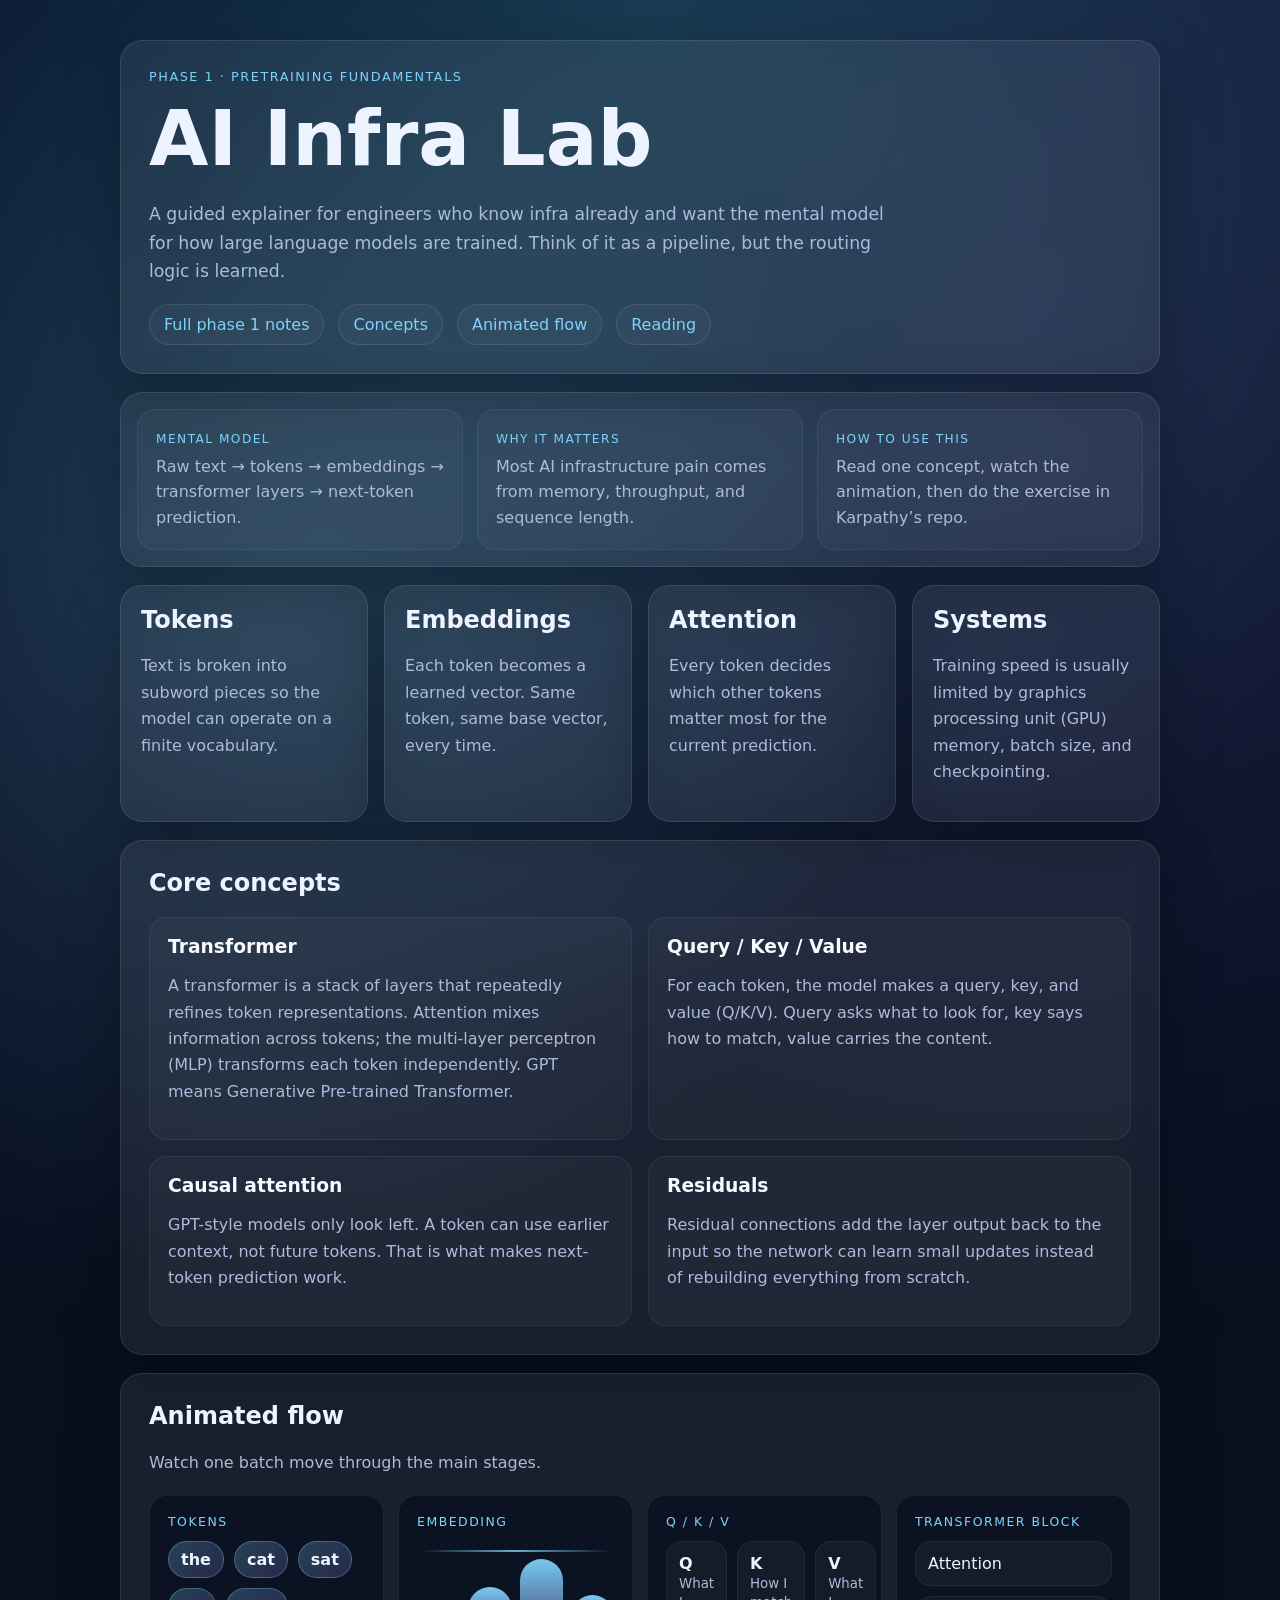
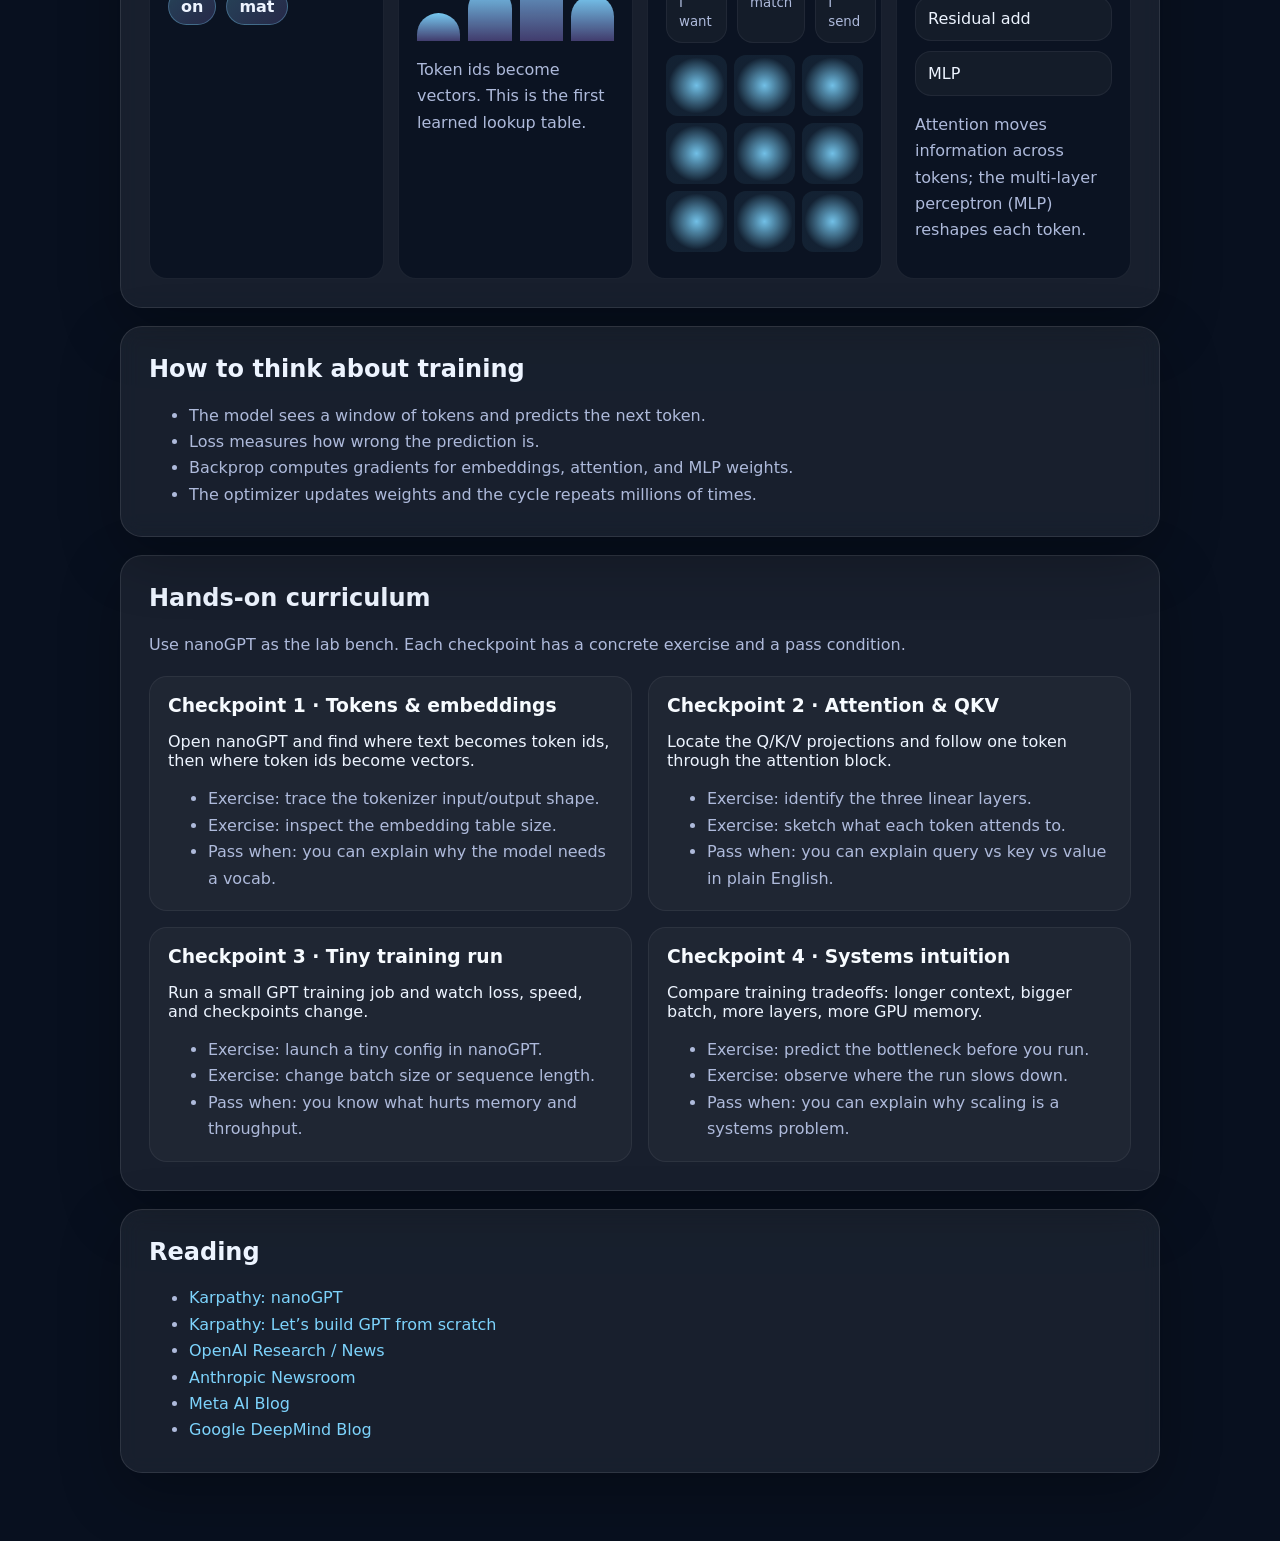
==== index.html @ 13a89370 "docs: expand remaining abbreviations" ====
<!doctype html>
<html lang="en">
  <head>
    <meta charset="utf-8" />
    <meta name="viewport" content="width=device-width, initial-scale=1" />
    <title>AI Infra Lab</title>
    <link rel="stylesheet" href="styles.css" />
  </head>
  <body>
    <main class="shell">
      <header class="hero">
        <p class="kicker">Phase 1 · Pretraining fundamentals</p>
        <h1>AI Infra Lab</h1>
        <p class="lede">
          A guided explainer for engineers who know infra already and want the mental model for how large language models are trained.
          Think of it as a pipeline, but the routing logic is learned.
        </p>
        <div class="hero-links">
          <a href="content/phase-1.md">Full phase 1 notes</a>
          <a href="#concepts">Concepts</a>
          <a href="#animation">Animated flow</a>
          <a href="#reading">Reading</a>
        </div>
      </header>

      <section class="summary-strip">
        <div>
          <span class="label">Mental model</span>
          <p>Raw text → tokens → embeddings → transformer layers → next-token prediction.</p>
        </div>
        <div>
          <span class="label">Why it matters</span>
          <p>Most AI infrastructure pain comes from memory, throughput, and sequence length.</p>
        </div>
        <div>
          <span class="label">How to use this</span>
          <p>Read one concept, watch the animation, then do the exercise in Karpathy’s repo.</p>
        </div>
      </section>

      <section class="grid" id="concepts">
        <article class="card pulse">
          <h2>Tokens</h2>
          <p>Text is broken into subword pieces so the model can operate on a finite vocabulary.</p>
        </article>
        <article class="card pulse delay-1">
          <h2>Embeddings</h2>
          <p>Each token becomes a learned vector. Same token, same base vector, every time.</p>
        </article>
        <article class="card pulse delay-2">
          <h2>Attention</h2>
          <p>Every token decides which other tokens matter most for the current prediction.</p>
        </article>
        <article class="card pulse delay-3">
          <h2>Systems</h2>
          <p>Training speed is usually limited by graphics processing unit (GPU) memory, batch size, and checkpointing.</p>
        </article>
      </section>

      <section class="lesson">
        <h2>Core concepts</h2>
        <div class="lesson-grid">
          <article>
            <h3>Transformer</h3>
            <p>
              A transformer is a stack of layers that repeatedly refines token representations.
              Attention mixes information across tokens; the multi-layer perceptron (MLP) transforms each token independently.
              GPT means Generative Pre-trained Transformer.
            </p>
          </article>
          <article>
            <h3>Query / Key / Value</h3>
            <p>
              For each token, the model makes a query, key, and value (Q/K/V).
              Query asks what to look for, key says how to match, value carries the content.
            </p>
          </article>
          <article>
            <h3>Causal attention</h3>
            <p>
              GPT-style models only look left. A token can use earlier context, not future tokens.
              That is what makes next-token prediction work.
            </p>
          </article>
          <article>
            <h3>Residuals</h3>
            <p>
              Residual connections add the layer output back to the input so the network can learn
              small updates instead of rebuilding everything from scratch.
            </p>
          </article>
        </div>
      </section>

      <section class="animation-panel" id="animation">
        <div class="panel-heading">
          <h2>Animated flow</h2>
          <p>Watch one batch move through the main stages.</p>
        </div>

        <div class="pipeline">
          <div class="lane">
            <span>Tokens</span>
            <div class="track">
              <b class="chip">the</b>
              <b class="chip delay-1">cat</b>
              <b class="chip delay-2">sat</b>
              <b class="chip delay-3">on</b>
              <b class="chip delay-4">mat</b>
            </div>
          </div>

          <div class="lane arrow-line">
            <span>Embedding</span>
            <div class="embed-bars" aria-hidden="true">
              <i></i><i></i><i></i><i></i>
            </div>
            <p>Token ids become vectors. This is the first learned lookup table.</p>
          </div>

          <div class="lane qkv">
            <span>Q / K / V</span>
            <div class="qkv-cols">
              <div><strong>Q</strong><small>What I want</small></div>
              <div><strong>K</strong><small>How I match</small></div>
              <div><strong>V</strong><small>What I send</small></div>
            </div>
            <div class="attention-map" aria-hidden="true">
              <i></i><i></i><i></i>
              <i></i><i></i><i></i>
              <i></i><i></i><i></i>
            </div>
          </div>

          <div class="lane">
            <span>Transformer block</span>
            <div class="block-stack">
              <div>Attention</div>
              <div>Residual add</div>
              <div>MLP</div>
            </div>
            <p>Attention moves information across tokens; the multi-layer perceptron (MLP) reshapes each token.</p>
          </div>
        </div>
      </section>

      <section class="lesson">
        <h2>How to think about training</h2>
        <ul>
          <li>The model sees a window of tokens and predicts the next token.</li>
          <li>Loss measures how wrong the prediction is.</li>
          <li>Backprop computes gradients for embeddings, attention, and MLP weights.</li>
          <li>The optimizer updates weights and the cycle repeats millions of times.</li>
        </ul>
      </section>

      <section class="curriculum">
        <div class="panel-heading">
          <h2>Hands-on curriculum</h2>
          <p>Use nanoGPT as the lab bench. Each checkpoint has a concrete exercise and a pass condition.</p>
        </div>

        <div class="curriculum-grid">
          <article>
            <h3>Checkpoint 1 · Tokens & embeddings</h3>
            <p>Open nanoGPT and find where text becomes token ids, then where token ids become vectors.</p>
            <ul>
              <li>Exercise: trace the tokenizer input/output shape.</li>
              <li>Exercise: inspect the embedding table size.</li>
              <li>Pass when: you can explain why the model needs a vocab.</li>
            </ul>
          </article>
          <article>
            <h3>Checkpoint 2 · Attention & QKV</h3>
            <p>Locate the Q/K/V projections and follow one token through the attention block.</p>
            <ul>
              <li>Exercise: identify the three linear layers.</li>
              <li>Exercise: sketch what each token attends to.</li>
              <li>Pass when: you can explain query vs key vs value in plain English.</li>
            </ul>
          </article>
          <article>
            <h3>Checkpoint 3 · Tiny training run</h3>
            <p>Run a small GPT training job and watch loss, speed, and checkpoints change.</p>
            <ul>
              <li>Exercise: launch a tiny config in nanoGPT.</li>
              <li>Exercise: change batch size or sequence length.</li>
              <li>Pass when: you know what hurts memory and throughput.</li>
            </ul>
          </article>
          <article>
            <h3>Checkpoint 4 · Systems intuition</h3>
            <p>Compare training tradeoffs: longer context, bigger batch, more layers, more GPU memory.</p>
            <ul>
              <li>Exercise: predict the bottleneck before you run.</li>
              <li>Exercise: observe where the run slows down.</li>
              <li>Pass when: you can explain why scaling is a systems problem.</li>
            </ul>
          </article>
        </div>
      </section>

      <section class="sources" id="reading">
        <h2>Reading</h2>
        <ul>
          <li><a href="https://github.com/karpathy/nanoGPT" target="_blank" rel="noreferrer">Karpathy: nanoGPT</a></li>
          <li><a href="https://www.youtube.com/watch?v=kCc8FmEb1nY" target="_blank" rel="noreferrer">Karpathy: Let’s build GPT from scratch</a></li>
          <li><a href="https://openai.com/news/research/" target="_blank" rel="noreferrer">OpenAI Research / News</a></li>
          <li><a href="https://www.anthropic.com/news" target="_blank" rel="noreferrer">Anthropic Newsroom</a></li>
          <li><a href="https://ai.meta.com/blog/" target="_blank" rel="noreferrer">Meta AI Blog</a></li>
          <li><a href="https://deepmind.google/blog/" target="_blank" rel="noreferrer">Google DeepMind Blog</a></li>
        </ul>
      </section>
    </main>
    <script src="app.js"></script>
  </body>
</html>
---- styles.css ----
:root {
  color-scheme: dark;
  --bg: #08101f;
  --panel: rgba(255, 255, 255, 0.065);
  --panel-strong: rgba(8, 16, 31, 0.72);
  --text: #edf4ff;
  --muted: #aebadb;
  --accent: #7dd3fc;
  --accent-2: #a78bfa;
  --line: rgba(255, 255, 255, 0.1);
  --shadow: 0 20px 60px rgba(0, 0, 0, 0.28);
}

* { box-sizing: border-box; }
html { scroll-behavior: smooth; }
body {
  margin: 0;
  font-family: ui-sans-serif, system-ui, -apple-system, BlinkMacSystemFont, "Segoe UI", sans-serif;
  background:
    radial-gradient(circle at top, rgba(45, 212, 191, 0.18), transparent 30%),
    radial-gradient(circle at 20% 20%, rgba(125, 211, 252, 0.18), transparent 24%),
    radial-gradient(circle at 80% 10%, rgba(167, 139, 250, 0.12), transparent 28%),
    linear-gradient(180deg, #0b1330, var(--bg) 45%);
  color: var(--text);
}

a { color: var(--accent); text-decoration: none; }
a:hover { text-decoration: underline; }

.shell {
  width: min(1040px, calc(100% - 32px));
  margin: 0 auto;
  padding: 40px 0 68px;
}
.hero, .lesson, .sources, .card, .summary-strip, .animation-panel {
  border: 1px solid var(--line);
  background: var(--panel);
  backdrop-filter: blur(10px);
  border-radius: 22px;
  box-shadow: var(--shadow);
}
.hero, .lesson, .sources, .animation-panel { padding: 28px; }
.hero h1 { margin: 0; font-size: clamp(2.6rem, 8vw, 4.8rem); }
.kicker { margin: 0 0 10px; color: var(--accent); text-transform: uppercase; letter-spacing: .12em; font-size: .8rem; }
.lede { max-width: 68ch; color: var(--muted); font-size: 1.08rem; line-height: 1.65; }
.hero-links { display: flex; gap: 14px; flex-wrap: wrap; margin-top: 18px; }
.hero-links a {
  padding: 10px 14px;
  border-radius: 999px;
  border: 1px solid var(--line);
  background: rgba(255,255,255,0.03);
}

.summary-strip {
  display: grid;
  grid-template-columns: repeat(3, minmax(0, 1fr));
  gap: 14px;
  padding: 16px;
  margin: 18px 0;
}
.summary-strip > div {
  padding: 18px;
  border-radius: 18px;
  background: rgba(255, 255, 255, 0.03);
  border: 1px solid rgba(255, 255, 255, 0.06);
}
.label {
  display: inline-block;
  margin-bottom: 8px;
  color: var(--accent);
  font-size: 0.76rem;
  text-transform: uppercase;
  letter-spacing: 0.12em;
}
.summary-strip p { margin: 0; color: var(--muted); line-height: 1.6; }

.grid { display: grid; grid-template-columns: repeat(4, minmax(0, 1fr)); gap: 16px; margin: 18px 0; }
.card { padding: 20px; min-height: 150px; }
.card h2, .lesson h2, .sources h2, .panel-heading h2 { margin-top: 0; }
.card p, .lesson p, .lesson li, .sources li, .panel-heading p, .lane p { color: var(--muted); line-height: 1.65; }
.lesson ul, .sources ul { margin-bottom: 0; }

.lesson-grid {
  display: grid;
  grid-template-columns: repeat(2, minmax(0, 1fr));
  gap: 16px;
}
.lesson-grid article,
.curriculum article {
  padding: 18px;
  border-radius: 18px;
  background: rgba(255,255,255,0.03);
  border: 1px solid rgba(255,255,255,0.06);
}
.lesson-grid h3, .curriculum h3 { margin: 0 0 8px; color: #f7fbff; }
.curriculum {
  margin: 18px 0;
  padding: 28px;
  border-radius: 22px;
  border: 1px solid var(--line);
  background: var(--panel);
  box-shadow: var(--shadow);
}
.curriculum-grid {
  display: grid;
  grid-template-columns: repeat(2, minmax(0, 1fr));
  gap: 16px;
}
.curriculum ul { margin: 12px 0 0; color: var(--muted); line-height: 1.65; }

.animation-panel { margin: 18px 0; overflow: hidden; }
.panel-heading { margin-bottom: 18px; }
.pipeline {
  display: grid;
  grid-template-columns: repeat(4, minmax(0, 1fr));
  gap: 14px;
}
.lane {
  position: relative;
  padding: 18px;
  border-radius: 18px;
  background: var(--panel-strong);
  border: 1px solid rgba(255,255,255,0.07);
  overflow: hidden;
}
.lane > span {
  display: block;
  margin-bottom: 12px;
  color: var(--accent);
  font-size: 0.78rem;
  text-transform: uppercase;
  letter-spacing: 0.12em;
}
.track {
  display: flex;
  gap: 10px;
  flex-wrap: wrap;
  min-height: 108px;
  align-content: flex-start;
}
.chip {
  padding: 8px 12px;
  border-radius: 999px;
  background: linear-gradient(135deg, rgba(125,211,252,0.25), rgba(167,139,250,0.18));
  border: 1px solid rgba(125,211,252,0.32);
  animation: float 4.5s ease-in-out infinite;
}
.delay-1 { animation-delay: .4s; }
.delay-2 { animation-delay: .8s; }
.delay-3 { animation-delay: 1.2s; }
.delay-4 { animation-delay: 1.6s; }

.embed-bars {
  display: grid;
  grid-template-columns: repeat(4, 1fr);
  gap: 8px;
  min-height: 100px;
  align-items: end;
  margin-bottom: 12px;
}
.embed-bars i {
  display: block;
  height: 28px;
  border-radius: 999px 999px 8px 8px;
  background: linear-gradient(180deg, rgba(125,211,252,0.95), rgba(167,139,250,0.35));
  animation: grow 2.8s ease-in-out infinite;
}
.embed-bars i:nth-child(2) { animation-delay: .25s; height: 54px; }
.embed-bars i:nth-child(3) { animation-delay: .5s; height: 82px; }
.embed-bars i:nth-child(4) { animation-delay: .75s; height: 46px; }

.arrow-line::before {
  content: "";
  position: absolute;
  left: 20px;
  right: 20px;
  top: 54px;
  height: 2px;
  background: linear-gradient(90deg, transparent, rgba(125,211,252,.8), transparent);
  animation: sweep 3s linear infinite;
}
.qkv-cols {
  display: grid;
  grid-template-columns: repeat(3, 1fr);
  gap: 10px;
  margin-bottom: 12px;
}
.qkv-cols div, .block-stack div {
  padding: 12px;
  border-radius: 16px;
  background: rgba(255,255,255,0.04);
  border: 1px solid rgba(255,255,255,0.06);
}
.qkv-cols strong, .block-stack div { display: block; }
.qkv-cols small { color: var(--muted); }
.attention-map {
  display: grid;
  grid-template-columns: repeat(3, 1fr);
  gap: 7px;
}
.attention-map i {
  aspect-ratio: 1;
  border-radius: 12px;
  background: radial-gradient(circle, rgba(125,211,252,0.9), rgba(125,211,252,0.08) 65%);
  animation: pulse 1.9s ease-in-out infinite;
}
.attention-map i:nth-child(2n) { animation-delay: .3s; }
.attention-map i:nth-child(3n) { animation-delay: .6s; }
.block-stack { display: grid; gap: 10px; }
.block-stack div { position: relative; overflow: hidden; }
.block-stack div::after {
  content: "";
  position: absolute;
  inset: 0;
  background: linear-gradient(90deg, transparent, rgba(125,211,252,0.12), transparent);
  transform: translateX(-120%);
  animation: glide 4s linear infinite;
}

.pulse { animation: float 5s ease-in-out infinite; }
.delay-1 { animation-delay: .4s; }
.delay-2 { animation-delay: .8s; }
.delay-3 { animation-delay: 1.2s; }
@keyframes float { 0%,100% { transform: translateY(0); } 50% { transform: translateY(-6px); } }
@keyframes grow { 0%,100% { transform: scaleY(.82); opacity: .7; } 50% { transform: scaleY(1.08); opacity: 1; } }
@keyframes sweep { 0% { transform: translateX(-20%); opacity: .2; } 50% { opacity: 1; } 100% { transform: translateX(20%); opacity: .2; } }
@keyframes pulse { 0%,100% { transform: scale(0.88); opacity: .6; } 50% { transform: scale(1.03); opacity: 1; } }
@keyframes glide { 0% { transform: translateX(-120%); } 60% { transform: translateX(120%); } 100% { transform: translateX(120%); } }

@media (max-width: 920px) {
  .grid, .pipeline, .summary-strip { grid-template-columns: 1fr 1fr; }
}
@media (max-width: 640px) {
  .grid, .pipeline, .summary-strip, .lesson-grid, .curriculum-grid { grid-template-columns: 1fr; }
  .shell { width: min(100% - 20px, 1040px); }
}
@media (prefers-reduced-motion: reduce) {
  html { scroll-behavior: auto; }
  *, *::before, *::after { animation: none !important; transition: none !important; }
}
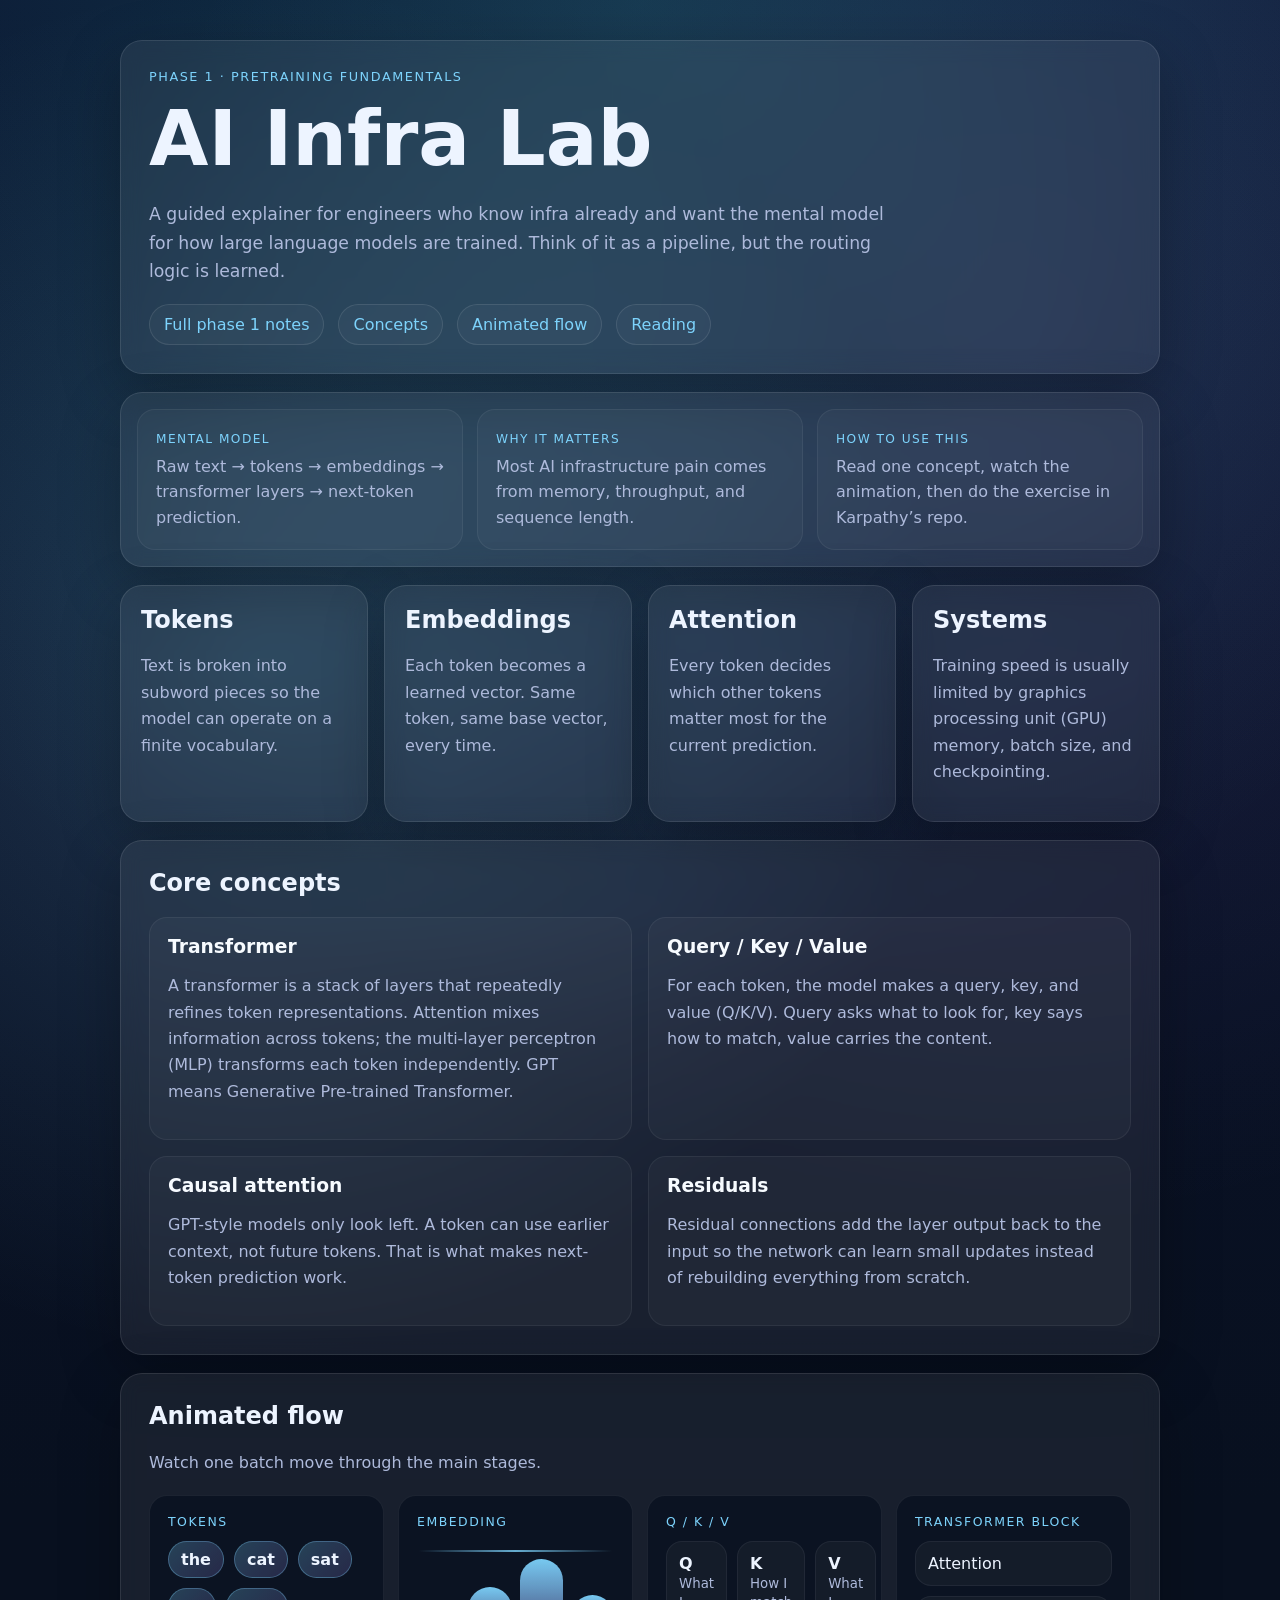
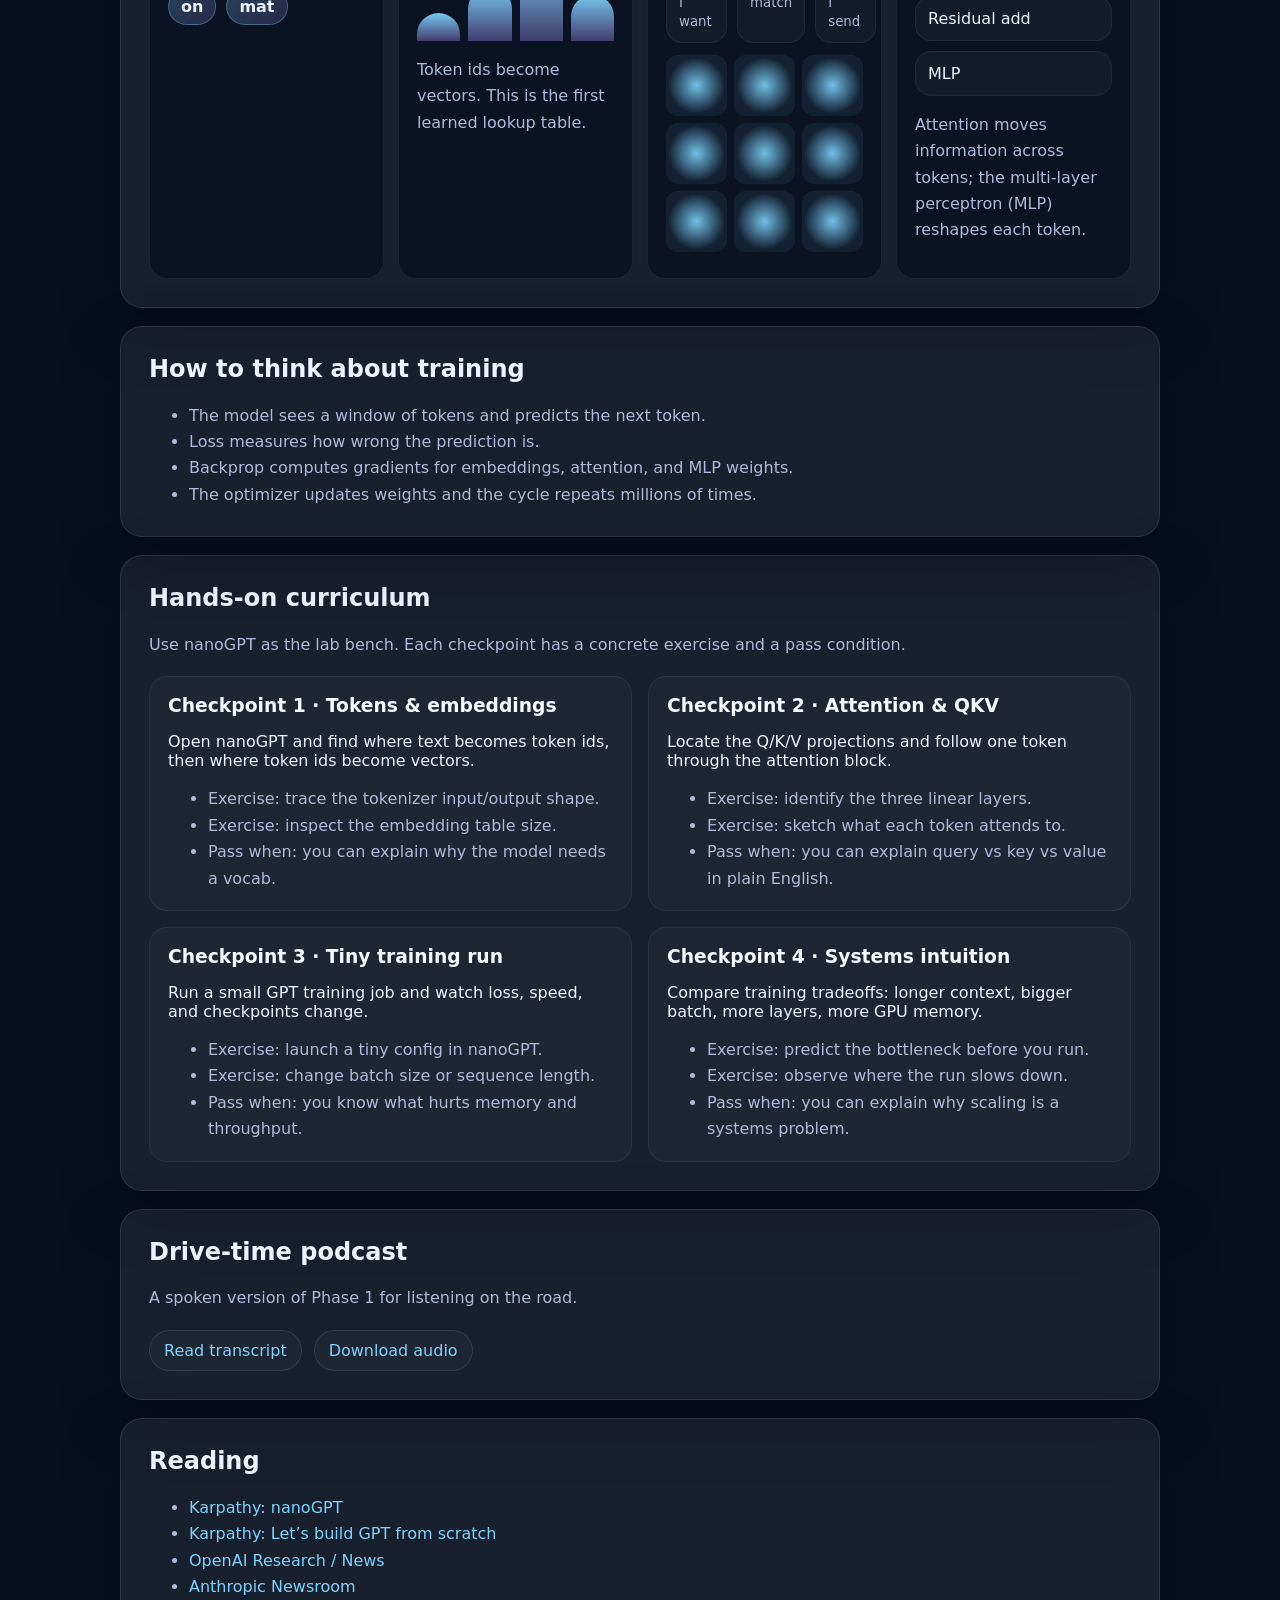
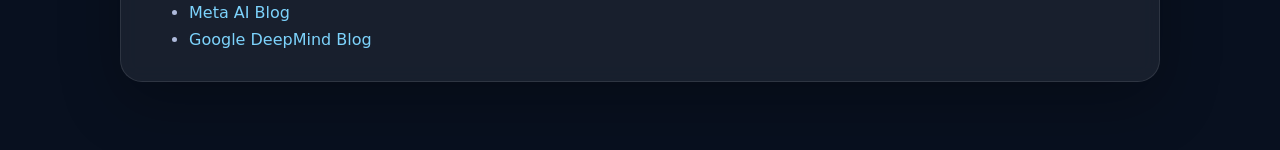
==== commit 8a568939: "feat: add phase 1 podcast" ====
--- a/index.html
+++ b/index.html
@@ -200,6 +200,17 @@
         </div>
       </section>
 
+      <section class="podcast">
+        <div class="panel-heading">
+          <h2>Drive-time podcast</h2>
+          <p>A spoken version of Phase 1 for listening on the road.</p>
+        </div>
+        <div class="podcast-links">
+          <a href="content/phase-1-podcast.txt">Read transcript</a>
+          <a href="media/phase-1-podcast.m4a">Download audio</a>
+        </div>
+      </section>
+
       <section class="sources" id="reading">
         <h2>Reading</h2>
         <ul>
--- a/styles.css
+++ b/styles.css
@@ -110,6 +110,21 @@
 
 .animation-panel { margin: 18px 0; overflow: hidden; }
 .panel-heading { margin-bottom: 18px; }
+.podcast {
+  margin: 18px 0;
+  padding: 28px;
+  border-radius: 22px;
+  border: 1px solid var(--line);
+  background: var(--panel);
+  box-shadow: var(--shadow);
+}
+.podcast-links { display: flex; gap: 12px; flex-wrap: wrap; }
+.podcast-links a {
+  padding: 10px 14px;
+  border-radius: 999px;
+  border: 1px solid var(--line);
+  background: rgba(255,255,255,0.03);
+}
 .pipeline {
   display: grid;
   grid-template-columns: repeat(4, minmax(0, 1fr));
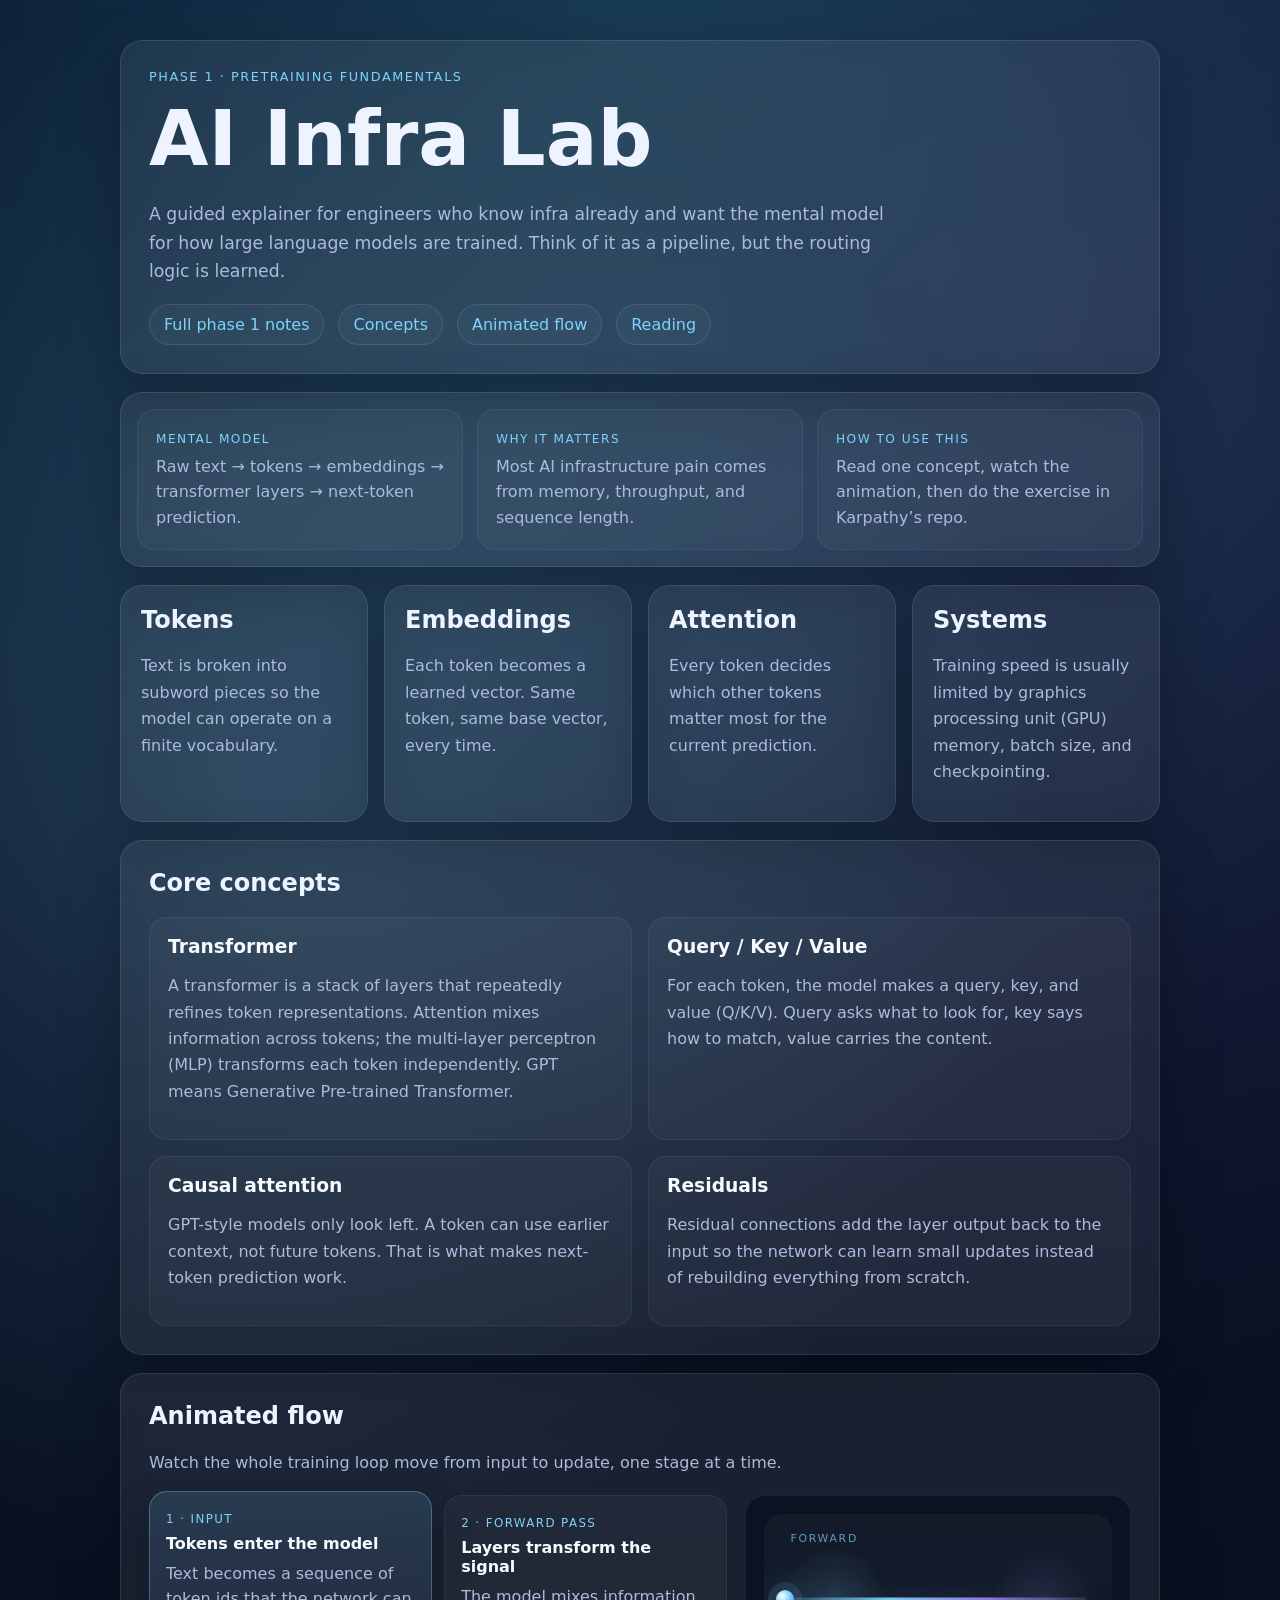
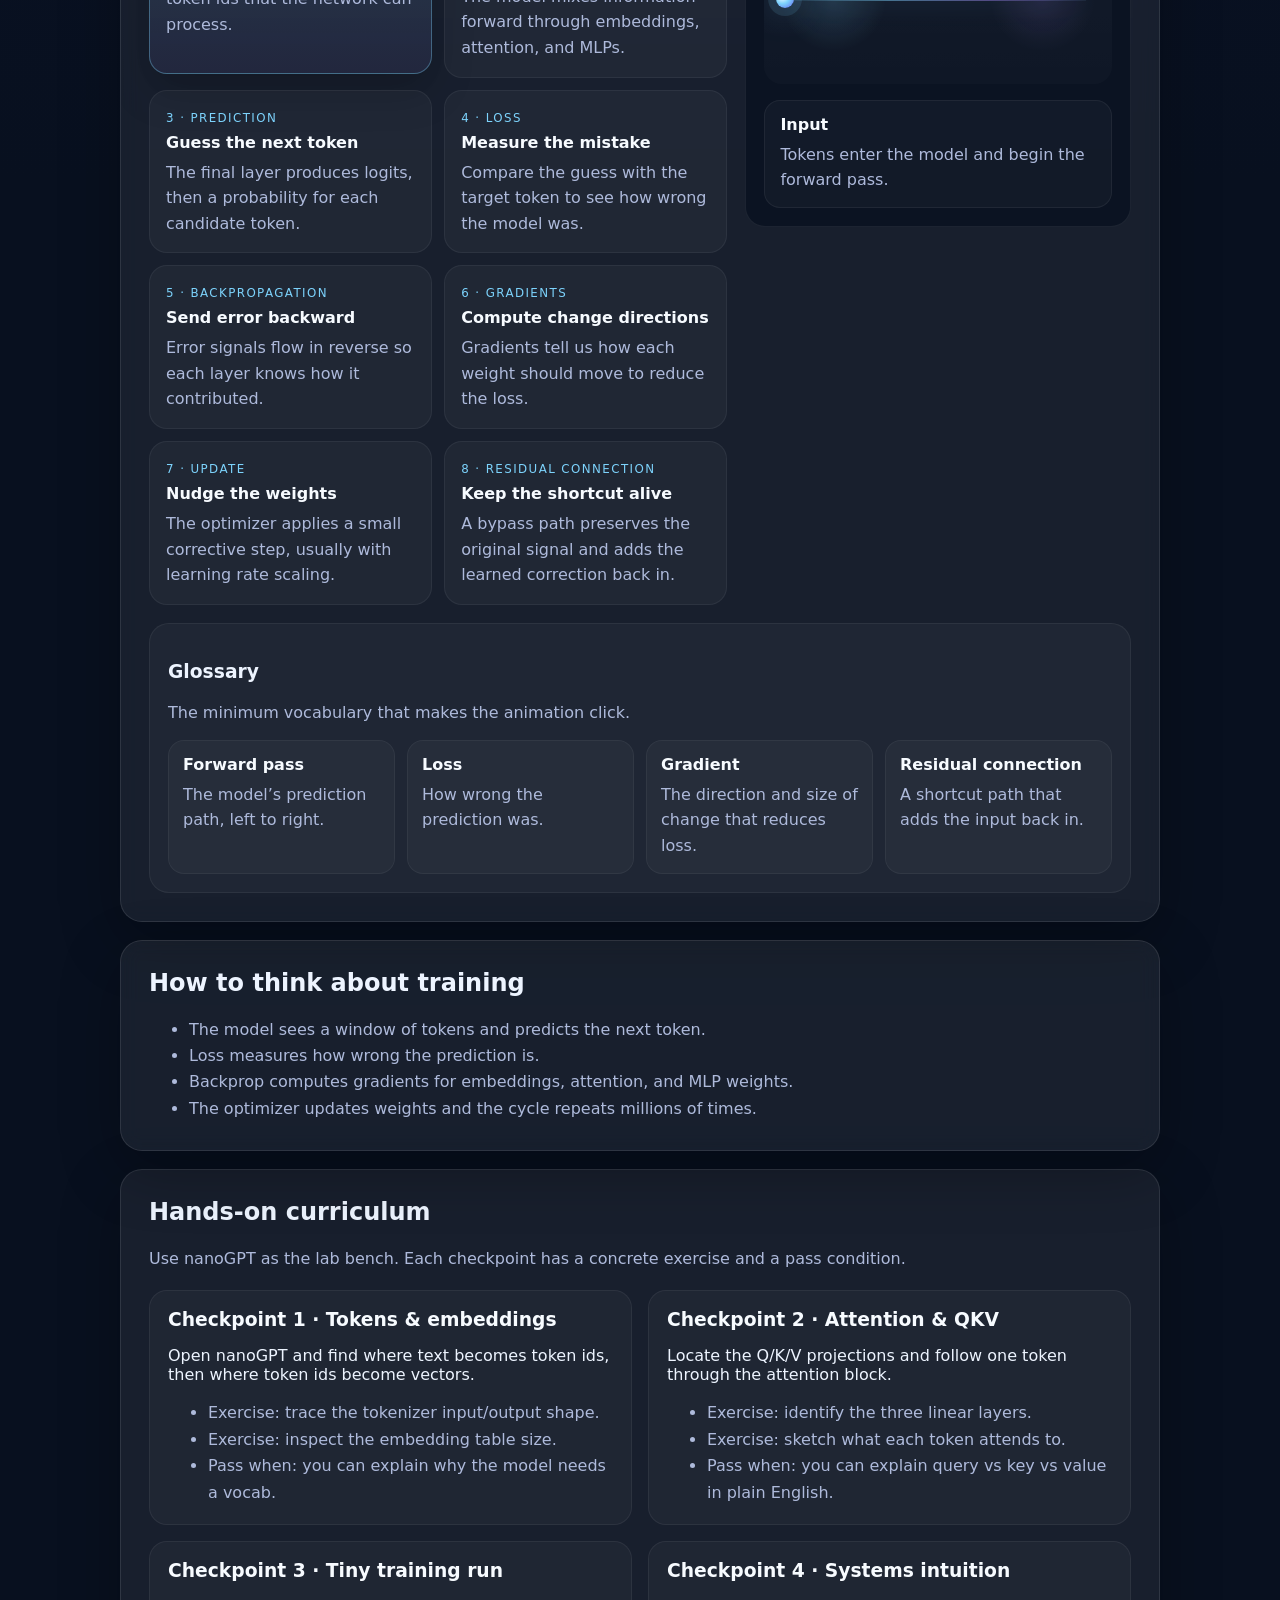
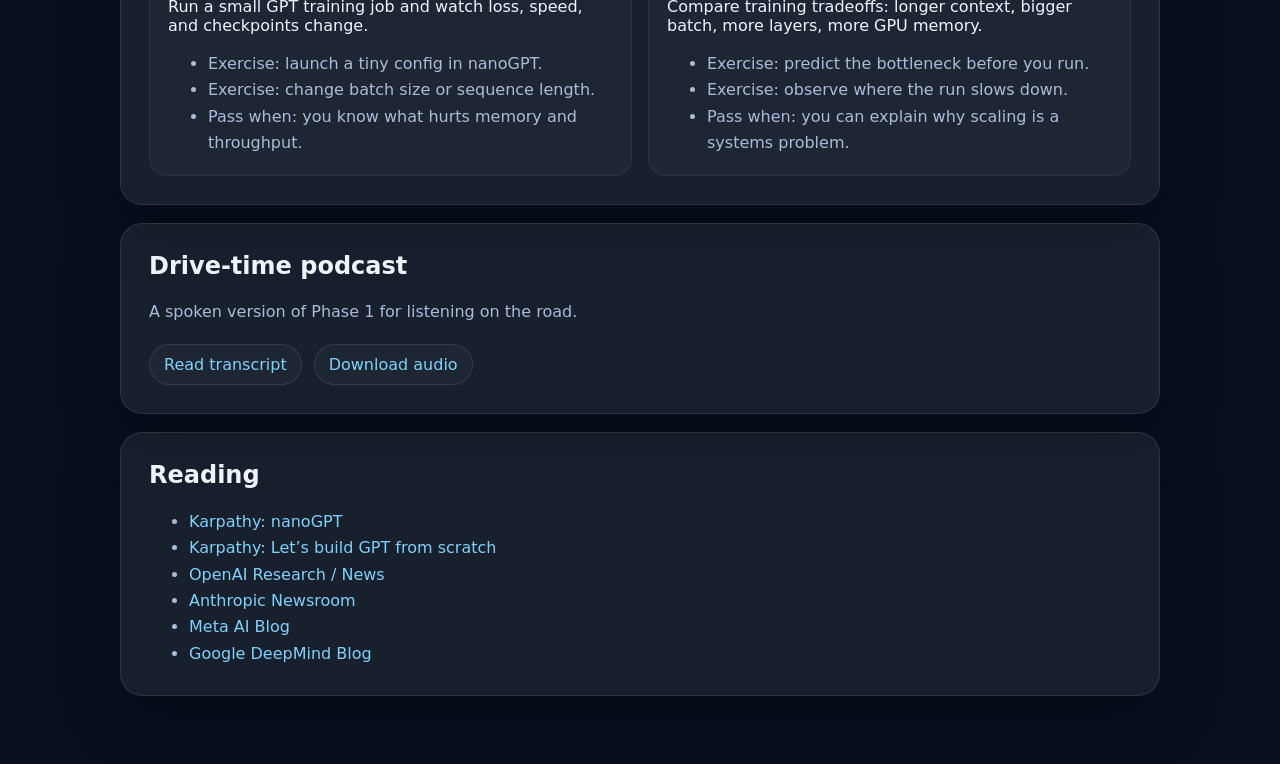
==== commit fcb159c9: "feat: add training pipeline storyboard" ====
--- a/index.html
+++ b/index.html
@@ -95,51 +95,74 @@
       <section class="animation-panel" id="animation">
         <div class="panel-heading">
           <h2>Animated flow</h2>
-          <p>Watch one batch move through the main stages.</p>
-        </div>
-
-        <div class="pipeline">
-          <div class="lane">
-            <span>Tokens</span>
-            <div class="track">
-              <b class="chip">the</b>
-              <b class="chip delay-1">cat</b>
-              <b class="chip delay-2">sat</b>
-              <b class="chip delay-3">on</b>
-              <b class="chip delay-4">mat</b>
+          <p>Watch the whole training loop move from input to update, one stage at a time.</p>
+        </div>
+
+        <div class="storyboard" data-storyboard>
+          <div class="storyboard-stageboard" aria-label="Training pipeline stages">
+            <article class="story-card is-active" data-stage>
+              <span>1 · Input</span>
+              <strong>Tokens enter the model</strong>
+              <p>Text becomes a sequence of token ids that the network can process.</p>
+            </article>
+            <article class="story-card" data-stage>
+              <span>2 · Forward pass</span>
+              <strong>Layers transform the signal</strong>
+              <p>The model mixes information forward through embeddings, attention, and MLPs.</p>
+            </article>
+            <article class="story-card" data-stage>
+              <span>3 · Prediction</span>
+              <strong>Guess the next token</strong>
+              <p>The final layer produces logits, then a probability for each candidate token.</p>
+            </article>
+            <article class="story-card" data-stage>
+              <span>4 · Loss</span>
+              <strong>Measure the mistake</strong>
+              <p>Compare the guess with the target token to see how wrong the model was.</p>
+            </article>
+            <article class="story-card" data-stage>
+              <span>5 · Backpropagation</span>
+              <strong>Send error backward</strong>
+              <p>Error signals flow in reverse so each layer knows how it contributed.</p>
+            </article>
+            <article class="story-card" data-stage>
+              <span>6 · Gradients</span>
+              <strong>Compute change directions</strong>
+              <p>Gradients tell us how each weight should move to reduce the loss.</p>
+            </article>
+            <article class="story-card" data-stage>
+              <span>7 · Update</span>
+              <strong>Nudge the weights</strong>
+              <p>The optimizer applies a small corrective step, usually with learning rate scaling.</p>
+            </article>
+            <article class="story-card" data-stage>
+              <span>8 · Residual connection</span>
+              <strong>Keep the shortcut alive</strong>
+              <p>A bypass path preserves the original signal and adds the learned correction back in.</p>
+            </article>
+          </div>
+
+          <div class="storyboard-visual">
+            <div class="signal-road" aria-hidden="true">
+              <span class="signal-bead"></span>
             </div>
-          </div>
-
-          <div class="lane arrow-line">
-            <span>Embedding</span>
-            <div class="embed-bars" aria-hidden="true">
-              <i></i><i></i><i></i><i></i>
+            <div class="signal-caption">
+              <strong data-current-stage>Input</strong>
+              <p data-current-copy>Tokens enter the model and begin the forward pass.</p>
             </div>
-            <p>Token ids become vectors. This is the first learned lookup table.</p>
-          </div>
-
-          <div class="lane qkv">
-            <span>Q / K / V</span>
-            <div class="qkv-cols">
-              <div><strong>Q</strong><small>What I want</small></div>
-              <div><strong>K</strong><small>How I match</small></div>
-              <div><strong>V</strong><small>What I send</small></div>
-            </div>
-            <div class="attention-map" aria-hidden="true">
-              <i></i><i></i><i></i>
-              <i></i><i></i><i></i>
-              <i></i><i></i><i></i>
-            </div>
-          </div>
-
-          <div class="lane">
-            <span>Transformer block</span>
-            <div class="block-stack">
-              <div>Attention</div>
-              <div>Residual add</div>
-              <div>MLP</div>
-            </div>
-            <p>Attention moves information across tokens; the multi-layer perceptron (MLP) reshapes each token.</p>
+          </div>
+        </div>
+
+        <div class="glossary">
+          <div class="panel-heading compact">
+            <h3>Glossary</h3>
+            <p>The minimum vocabulary that makes the animation click.</p>
+          </div>
+          <div class="glossary-grid">
+            <div><strong>Forward pass</strong><p>The model’s prediction path, left to right.</p></div>
+            <div><strong>Loss</strong><p>How wrong the prediction was.</p></div>
+            <div><strong>Gradient</strong><p>The direction and size of change that reduces loss.</p></div>
+            <div><strong>Residual connection</strong><p>A shortcut path that adds the input back in.</p></div>
           </div>
         </div>
       </section>
--- a/styles.css
+++ b/styles.css
@@ -110,6 +110,7 @@
 
 .animation-panel { margin: 18px 0; overflow: hidden; }
 .panel-heading { margin-bottom: 18px; }
+.panel-heading.compact { margin-bottom: 14px; }
 .podcast {
   margin: 18px 0;
   padding: 28px;
@@ -130,6 +131,131 @@
   grid-template-columns: repeat(4, minmax(0, 1fr));
   gap: 14px;
 }
+.storyboard {
+  display: grid;
+  grid-template-columns: 1.35fr .9fr;
+  gap: 18px;
+  align-items: start;
+}
+.storyboard-stageboard {
+  display: grid;
+  grid-template-columns: repeat(2, minmax(0, 1fr));
+  gap: 12px;
+}
+.story-card {
+  position: relative;
+  padding: 16px;
+  border-radius: 18px;
+  background: rgba(255,255,255,0.035);
+  border: 1px solid rgba(255,255,255,0.06);
+  min-height: 146px;
+  transition: transform .35s ease, border-color .35s ease, background .35s ease, box-shadow .35s ease;
+}
+.story-card span {
+  display: inline-block;
+  margin-bottom: 8px;
+  color: var(--accent);
+  font-size: .74rem;
+  text-transform: uppercase;
+  letter-spacing: .12em;
+}
+.story-card strong, .signal-caption strong { display: block; font-size: 1rem; color: #f7fbff; }
+.story-card p, .signal-caption p, .glossary p { margin: 8px 0 0; color: var(--muted); line-height: 1.6; }
+.story-card.is-active {
+  transform: translateY(-4px);
+  background: linear-gradient(180deg, rgba(125,211,252,0.14), rgba(167,139,250,0.08));
+  border-color: rgba(125,211,252,0.35);
+  box-shadow: 0 16px 42px rgba(0,0,0,0.24);
+}
+.storyboard-visual {
+  position: sticky;
+  top: 18px;
+  padding: 18px;
+  border-radius: 20px;
+  background: var(--panel-strong);
+  border: 1px solid rgba(255,255,255,0.07);
+}
+.signal-road {
+  position: relative;
+  height: 170px;
+  margin-bottom: 16px;
+  border-radius: 18px;
+  overflow: hidden;
+  background:
+    radial-gradient(circle at 20% 50%, rgba(125,211,252,0.16), transparent 18%),
+    radial-gradient(circle at 80% 50%, rgba(167,139,250,0.12), transparent 18%),
+    linear-gradient(180deg, rgba(255,255,255,0.04), rgba(255,255,255,0.02));
+}
+.signal-road::before {
+  content: "";
+  position: absolute;
+  left: 26px;
+  right: 26px;
+  top: 50%;
+  height: 3px;
+  transform: translateY(-50%);
+  background: linear-gradient(90deg, rgba(125,211,252,0.15), rgba(125,211,252,0.95), rgba(167,139,250,0.85), rgba(125,211,252,0.15));
+  filter: drop-shadow(0 0 12px rgba(125,211,252,0.35));
+}
+.signal-road::after {
+  content: "forward";
+  position: absolute;
+  left: 26px;
+  top: 18px;
+  color: rgba(125,211,252,0.7);
+  text-transform: uppercase;
+  letter-spacing: .16em;
+  font-size: .68rem;
+}
+.signal-road[data-mode="backward"]::before {
+  background: linear-gradient(90deg, rgba(248,113,113,0.15), rgba(248,113,113,0.95), rgba(167,139,250,0.8), rgba(248,113,113,0.15));
+  filter: drop-shadow(0 0 12px rgba(248,113,113,0.35));
+}
+.signal-road[data-mode="backward"]::after {
+  content: "backprop";
+  color: rgba(248,113,113,0.78);
+}
+.signal-road[data-mode="backward"] .signal-bead {
+  background: radial-gradient(circle at 35% 35%, #fff, #f87171 45%, #8b5cf6 100%);
+  box-shadow: 0 0 0 8px rgba(248,113,113,0.12), 0 0 36px rgba(248,113,113,0.45);
+}
+.signal-bead {
+  position: absolute;
+  top: 50%;
+  left: 26px;
+  width: 18px;
+  height: 18px;
+  border-radius: 999px;
+  transform: translate(-50%, -50%);
+  background: radial-gradient(circle at 35% 35%, #fff, #7dd3fc 45%, #6366f1 100%);
+  box-shadow: 0 0 0 8px rgba(125,211,252,0.12), 0 0 36px rgba(125,211,252,0.45);
+  transition: left .8s cubic-bezier(.2,.8,.2,1), top .8s cubic-bezier(.2,.8,.2,1), transform .8s cubic-bezier(.2,.8,.2,1);
+}
+.signal-caption {
+  padding: 14px 15px;
+  border-radius: 16px;
+  background: rgba(255,255,255,0.03);
+  border: 1px solid rgba(255,255,255,0.06);
+}
+.glossary {
+  margin-top: 18px;
+  padding: 18px;
+  border-radius: 20px;
+  background: rgba(255,255,255,0.03);
+  border: 1px solid rgba(255,255,255,0.06);
+}
+.glossary-grid {
+  display: grid;
+  grid-template-columns: repeat(4, minmax(0, 1fr));
+  gap: 12px;
+}
+.glossary-grid > div {
+  padding: 14px;
+  border-radius: 16px;
+  background: rgba(255,255,255,0.03);
+  border: 1px solid rgba(255,255,255,0.05);
+}
+.glossary-grid strong { display: block; margin-bottom: 6px; color: #f7fbff; }
 .lane {
   position: relative;
   padding: 18px;
@@ -244,9 +370,13 @@
 
 @media (max-width: 920px) {
   .grid, .pipeline, .summary-strip { grid-template-columns: 1fr 1fr; }
+  .storyboard { grid-template-columns: 1fr; }
+  .storyboard-visual { position: static; }
+  .glossary-grid { grid-template-columns: 1fr 1fr; }
 }
 @media (max-width: 640px) {
   .grid, .pipeline, .summary-strip, .lesson-grid, .curriculum-grid { grid-template-columns: 1fr; }
+  .storyboard-stageboard, .glossary-grid { grid-template-columns: 1fr; }
   .shell { width: min(100% - 20px, 1040px); }
 }
 @media (prefers-reduced-motion: reduce) {
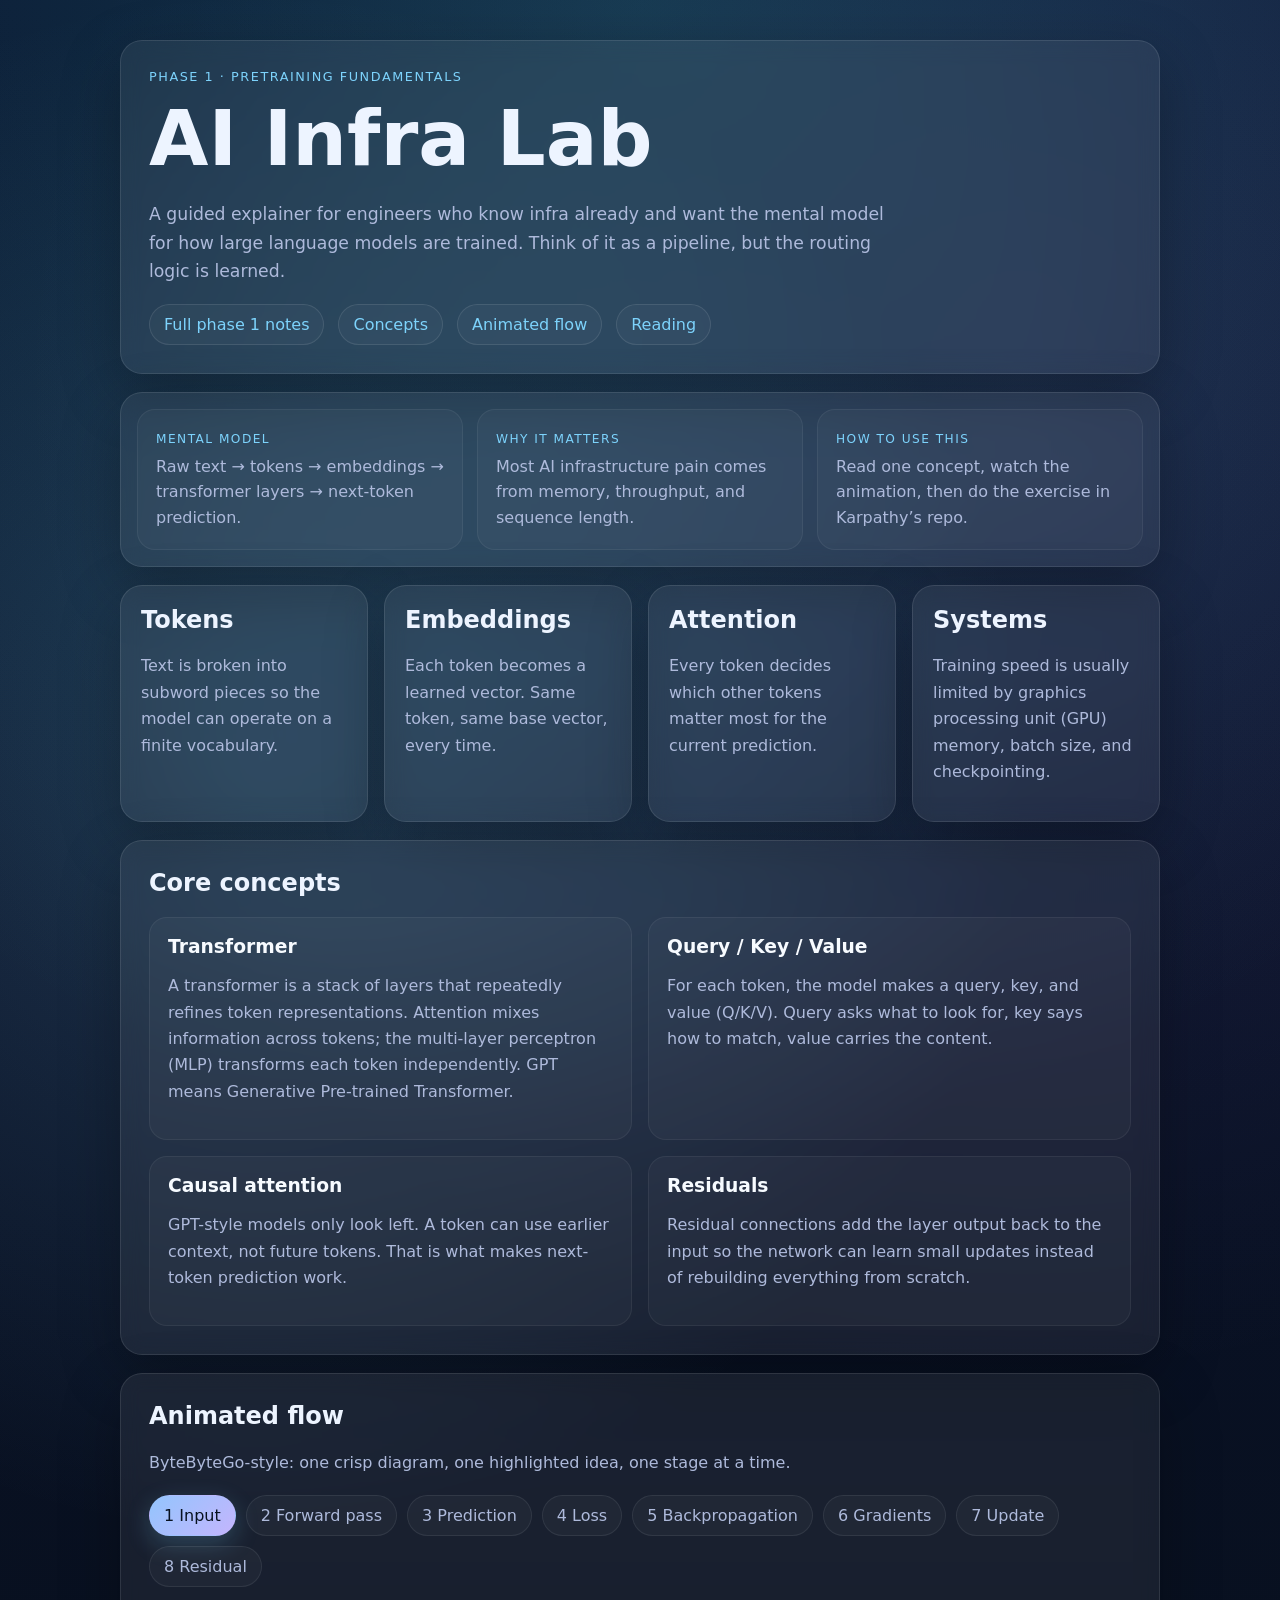
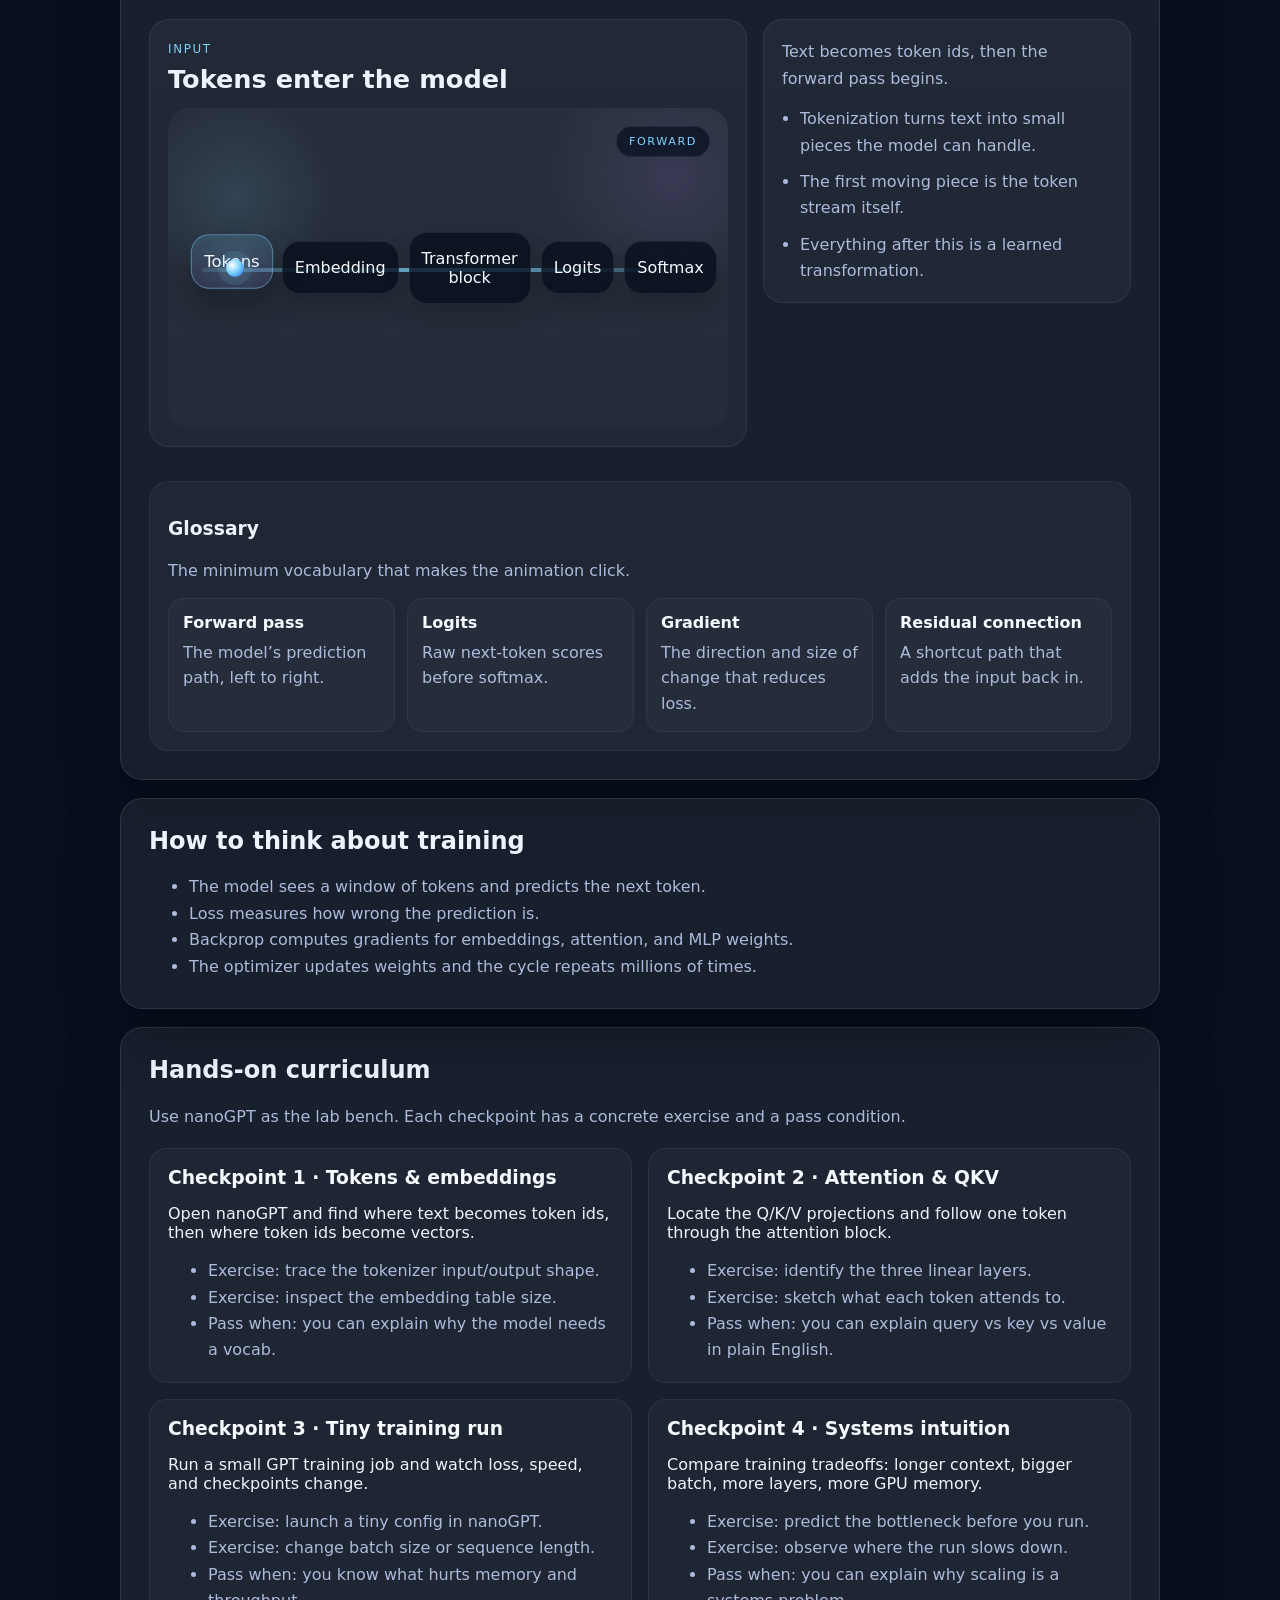
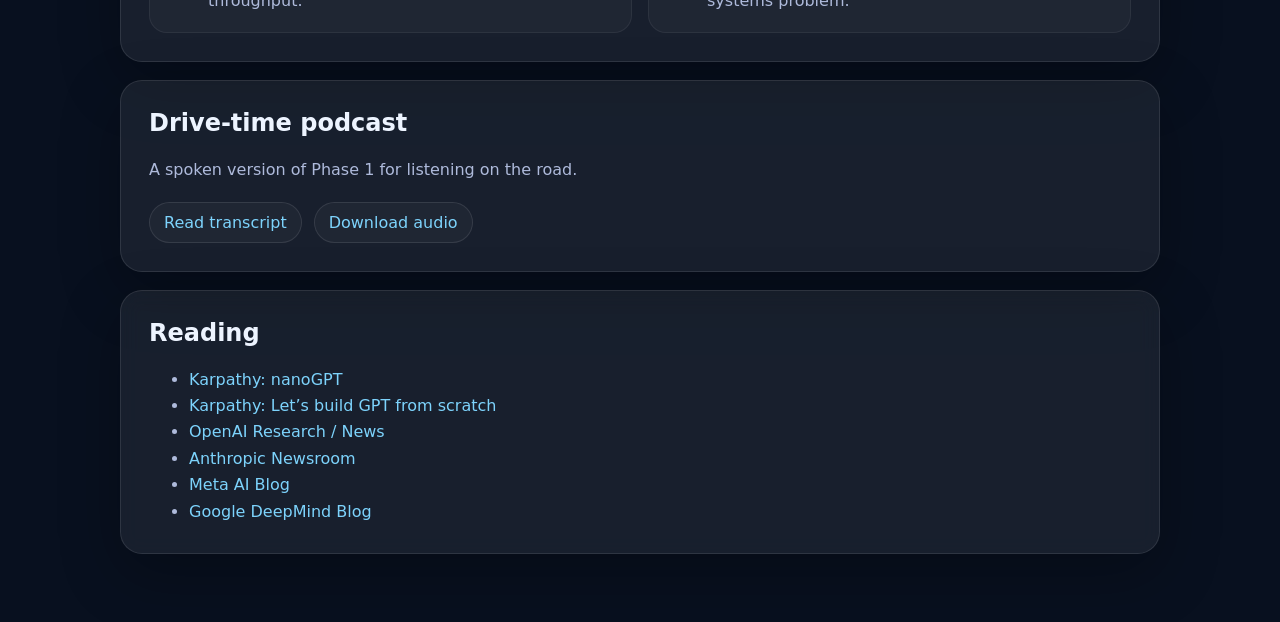
==== commit ff2eec58: "feat: polish the training animation" ====
--- a/index.html
+++ b/index.html
@@ -95,74 +95,65 @@
       <section class="animation-panel" id="animation">
         <div class="panel-heading">
           <h2>Animated flow</h2>
-          <p>Watch the whole training loop move from input to update, one stage at a time.</p>
+          <p>ByteByteGo-style: one crisp diagram, one highlighted idea, one stage at a time.</p>
         </div>
 
         <div class="storyboard" data-storyboard>
-          <div class="storyboard-stageboard" aria-label="Training pipeline stages">
-            <article class="story-card is-active" data-stage>
-              <span>1 · Input</span>
-              <strong>Tokens enter the model</strong>
-              <p>Text becomes a sequence of token ids that the network can process.</p>
-            </article>
-            <article class="story-card" data-stage>
-              <span>2 · Forward pass</span>
-              <strong>Layers transform the signal</strong>
-              <p>The model mixes information forward through embeddings, attention, and MLPs.</p>
-            </article>
-            <article class="story-card" data-stage>
-              <span>3 · Prediction</span>
-              <strong>Guess the next token</strong>
-              <p>The final layer produces logits, then a probability for each candidate token.</p>
-            </article>
-            <article class="story-card" data-stage>
-              <span>4 · Loss</span>
-              <strong>Measure the mistake</strong>
-              <p>Compare the guess with the target token to see how wrong the model was.</p>
-            </article>
-            <article class="story-card" data-stage>
-              <span>5 · Backpropagation</span>
-              <strong>Send error backward</strong>
-              <p>Error signals flow in reverse so each layer knows how it contributed.</p>
-            </article>
-            <article class="story-card" data-stage>
-              <span>6 · Gradients</span>
-              <strong>Compute change directions</strong>
-              <p>Gradients tell us how each weight should move to reduce the loss.</p>
-            </article>
-            <article class="story-card" data-stage>
-              <span>7 · Update</span>
-              <strong>Nudge the weights</strong>
-              <p>The optimizer applies a small corrective step, usually with learning rate scaling.</p>
-            </article>
-            <article class="story-card" data-stage>
-              <span>8 · Residual connection</span>
-              <strong>Keep the shortcut alive</strong>
-              <p>A bypass path preserves the original signal and adds the learned correction back in.</p>
-            </article>
+          <div class="stage-strip" aria-label="Training pipeline stages">
+            <button class="stage-pill is-active" data-stage-pill>1 Input</button>
+            <button class="stage-pill" data-stage-pill>2 Forward pass</button>
+            <button class="stage-pill" data-stage-pill>3 Prediction</button>
+            <button class="stage-pill" data-stage-pill>4 Loss</button>
+            <button class="stage-pill" data-stage-pill>5 Backpropagation</button>
+            <button class="stage-pill" data-stage-pill>6 Gradients</button>
+            <button class="stage-pill" data-stage-pill>7 Update</button>
+            <button class="stage-pill" data-stage-pill>8 Residual</button>
           </div>
 
-          <div class="storyboard-visual">
-            <div class="signal-road" aria-hidden="true">
-              <span class="signal-bead"></span>
+          <div class="storyboard-layout">
+            <div class="diagram-card">
+              <div class="diagram-heading">
+                <span class="diagram-kicker" data-current-stage>Input</span>
+                <h3 data-current-title>Tokens enter the model</h3>
+              </div>
+
+              <div class="pipeline-diagram" data-mode="forward">
+                <div class="diagram-lane lane-forward" aria-hidden="true"></div>
+                <div class="diagram-lane lane-backward" aria-hidden="true"></div>
+                <div class="diagram-lane lane-residual" aria-hidden="true"></div>
+
+                <div class="diagram-nodes">
+                  <div class="diagram-node node-input">Tokens</div>
+                  <div class="diagram-node node-embed">Embedding</div>
+                  <div class="diagram-node node-block">Transformer block</div>
+                  <div class="diagram-node node-logits">Logits</div>
+                  <div class="diagram-node node-softmax">Softmax</div>
+                </div>
+
+                <div class="diagram-packet packet-main"></div>
+                <div class="diagram-packet packet-backward"></div>
+                <div class="diagram-packet packet-residual"></div>
+                <div class="diagram-badge" data-current-badge>forward</div>
+              </div>
             </div>
-            <div class="signal-caption">
-              <strong data-current-stage>Input</strong>
-              <p data-current-copy>Tokens enter the model and begin the forward pass.</p>
+
+            <aside class="detail-card">
+              <p data-current-copy>Text becomes token ids, then the forward pass begins.</p>
+              <ul data-current-bullets></ul>
+            </aside>
+          </div>
+
+          <div class="glossary">
+            <div class="panel-heading compact">
+              <h3>Glossary</h3>
+              <p>The minimum vocabulary that makes the animation click.</p>
             </div>
-          </div>
-        </div>
-
-        <div class="glossary">
-          <div class="panel-heading compact">
-            <h3>Glossary</h3>
-            <p>The minimum vocabulary that makes the animation click.</p>
-          </div>
-          <div class="glossary-grid">
-            <div><strong>Forward pass</strong><p>The model’s prediction path, left to right.</p></div>
-            <div><strong>Loss</strong><p>How wrong the prediction was.</p></div>
-            <div><strong>Gradient</strong><p>The direction and size of change that reduces loss.</p></div>
-            <div><strong>Residual connection</strong><p>A shortcut path that adds the input back in.</p></div>
+            <div class="glossary-grid">
+              <div><strong>Forward pass</strong><p>The model’s prediction path, left to right.</p></div>
+              <div><strong>Logits</strong><p>Raw next-token scores before softmax.</p></div>
+              <div><strong>Gradient</strong><p>The direction and size of change that reduces loss.</p></div>
+              <div><strong>Residual connection</strong><p>A shortcut path that adds the input back in.</p></div>
+            </div>
           </div>
         </div>
       </section>
--- a/styles.css
+++ b/styles.css
@@ -131,11 +131,156 @@
   grid-template-columns: repeat(4, minmax(0, 1fr));
   gap: 14px;
 }
+.stage-strip {
+  display: flex;
+  flex-wrap: wrap;
+  gap: 10px;
+  margin-bottom: 16px;
+}
+.stage-pill {
+  padding: 10px 14px;
+  border-radius: 999px;
+  border: 1px solid rgba(255,255,255,0.08);
+  background: rgba(255,255,255,0.03);
+  color: var(--muted);
+  font: inherit;
+  cursor: pointer;
+}
+.stage-pill.is-active {
+  color: #07111f;
+  background: linear-gradient(135deg, #93c5fd, #c4b5fd);
+  border-color: transparent;
+  box-shadow: 0 8px 24px rgba(125,211,252,0.22);
+}
+.storyboard-layout {
+  display: grid;
+  grid-template-columns: 1.3fr .8fr;
+  gap: 16px;
+  align-items: start;
+}
+.diagram-card, .detail-card, .glossary {
+  border-radius: 20px;
+  background: rgba(255,255,255,0.04);
+  border: 1px solid rgba(255,255,255,0.07);
+}
+.diagram-card { padding: 18px; }
+.detail-card { padding: 18px; position: sticky; top: 18px; }
+.diagram-heading { margin-bottom: 14px; }
+.diagram-kicker {
+  display: inline-block;
+  margin-bottom: 8px;
+  color: var(--accent);
+  font-size: .74rem;
+  text-transform: uppercase;
+  letter-spacing: .14em;
+}
+.diagram-heading h3 { margin: 0; font-size: clamp(1.4rem, 2vw, 2rem); }
+.pipeline-diagram {
+  position: relative;
+  min-height: 320px;
+  border-radius: 22px;
+  overflow: hidden;
+  background:
+    radial-gradient(circle at 12% 28%, rgba(125,211,252,0.12), transparent 18%),
+    radial-gradient(circle at 90% 22%, rgba(167,139,250,0.12), transparent 22%),
+    linear-gradient(180deg, rgba(255,255,255,0.04), rgba(255,255,255,0.02));
+}
+.diagram-lane {
+  position: absolute;
+  left: 6%;
+  right: 6%;
+  height: 4px;
+  border-radius: 999px;
+}
+.lane-forward { top: 50%; background: linear-gradient(90deg, rgba(125,211,252,0.15), rgba(125,211,252,0.95), rgba(125,211,252,0.15)); }
+.lane-backward { top: 58%; background: linear-gradient(90deg, rgba(248,113,113,0.15), rgba(248,113,113,0.95), rgba(248,113,113,0.15)); opacity: 0; }
+.lane-residual { top: 35%; left: 18%; right: 34%; background: linear-gradient(90deg, rgba(148,163,184,0.15), rgba(148,163,184,0.85), rgba(148,163,184,0.15)); opacity: 0; }
+.diagram-nodes {
+  position: absolute;
+  inset: 0;
+  display: grid;
+  grid-template-columns: repeat(5, 1fr);
+  align-items: center;
+  gap: 10px;
+  padding: 0 24px;
+}
+.diagram-node {
+  justify-self: center;
+  width: min(100%, 136px);
+  padding: 16px 12px;
+  text-align: center;
+  border-radius: 18px;
+  background: rgba(8,16,31,0.82);
+  border: 1px solid rgba(255,255,255,0.08);
+  color: #f7fbff;
+  box-shadow: 0 12px 26px rgba(0,0,0,0.2);
+  transition: transform .35s ease, border-color .35s ease, background .35s ease, box-shadow .35s ease;
+}
+.diagram-node.is-active {
+  transform: translateY(-6px) scale(1.03);
+  border-color: rgba(125,211,252,0.45);
+  background: linear-gradient(180deg, rgba(125,211,252,0.16), rgba(167,139,250,0.1));
+  box-shadow: 0 18px 30px rgba(0,0,0,0.28);
+}
+.packet-main, .packet-backward, .packet-residual {
+  position: absolute;
+  width: 18px;
+  height: 18px;
+  border-radius: 999px;
+  top: 50%;
+  transform: translate(-50%, -50%);
+  transition: left .8s cubic-bezier(.2,.8,.2,1), top .8s cubic-bezier(.2,.8,.2,1), opacity .35s ease;
+}
+.packet-main {
+  left: 10%;
+  background: radial-gradient(circle at 35% 35%, #fff, #7dd3fc 45%, #2563eb 100%);
+  box-shadow: 0 0 0 8px rgba(125,211,252,0.1), 0 0 28px rgba(125,211,252,0.55);
+}
+.packet-backward {
+  top: 58%;
+  left: 90%;
+  opacity: 0;
+  background: radial-gradient(circle at 35% 35%, #fff, #f87171 45%, #b91c1c 100%);
+  box-shadow: 0 0 0 8px rgba(248,113,113,0.1), 0 0 28px rgba(248,113,113,0.45);
+}
+.packet-residual {
+  top: 35%;
+  left: 28%;
+  opacity: 0;
+  background: radial-gradient(circle at 35% 35%, #fff, #cbd5e1 45%, #64748b 100%);
+  box-shadow: 0 0 0 8px rgba(148,163,184,0.1), 0 0 24px rgba(148,163,184,0.35);
+}
+.pipeline-diagram[data-mode="backward"] .lane-forward { opacity: .18; }
+.pipeline-diagram[data-mode="backward"] .lane-backward { opacity: 1; }
+.pipeline-diagram[data-mode="backward"] .packet-main { opacity: 0; }
+.pipeline-diagram[data-mode="backward"] .packet-backward { opacity: 1; }
+.pipeline-diagram[data-mode="residual"] .lane-residual { opacity: 1; }
+.pipeline-diagram[data-mode="residual"] .packet-residual { opacity: 1; left: 43%; }
+.diagram-badge {
+  position: absolute;
+  right: 18px;
+  top: 18px;
+  padding: 8px 12px;
+  border-radius: 999px;
+  background: rgba(8,16,31,0.72);
+  border: 1px solid rgba(255,255,255,0.08);
+  color: var(--accent);
+  text-transform: uppercase;
+  letter-spacing: .14em;
+  font-size: .7rem;
+}
+.detail-card p { margin: 0; color: var(--muted); line-height: 1.7; }
+.detail-card ul {
+  margin: 14px 0 0;
+  padding-left: 18px;
+  color: var(--muted);
+  line-height: 1.65;
+}
+.detail-card li + li { margin-top: 10px; }
 .storyboard {
-  display: grid;
-  grid-template-columns: 1.35fr .9fr;
-  gap: 18px;
-  align-items: start;
+  display: flex;
+  flex-direction: column;
+  gap: 16px;
 }
 .storyboard-stageboard {
   display: grid;
@@ -370,12 +515,24 @@
 
 @media (max-width: 920px) {
   .grid, .pipeline, .summary-strip { grid-template-columns: 1fr 1fr; }
+  .storyboard-layout { grid-template-columns: 1fr; }
+  .detail-card { position: static; }
+  .pipeline-diagram { min-height: 300px; }
   .storyboard { grid-template-columns: 1fr; }
   .storyboard-visual { position: static; }
   .glossary-grid { grid-template-columns: 1fr 1fr; }
 }
 @media (max-width: 640px) {
   .grid, .pipeline, .summary-strip, .lesson-grid, .curriculum-grid { grid-template-columns: 1fr; }
+  .diagram-nodes { grid-template-columns: 1fr; gap: 14px; align-content: center; }
+  .diagram-node { width: min(100%, 220px); }
+  .pipeline-diagram { min-height: 520px; }
+  .lane-forward { top: 21%; left: 18%; right: 18%; }
+  .lane-backward { top: 51%; left: 18%; right: 18%; }
+  .lane-residual { top: 79%; left: 18%; right: 40%; }
+  .packet-main { top: 21%; left: 18%; }
+  .packet-backward { top: 51%; left: 82%; }
+  .packet-residual { top: 79%; left: 28%; }
   .storyboard-stageboard, .glossary-grid { grid-template-columns: 1fr; }
   .shell { width: min(100% - 20px, 1040px); }
 }
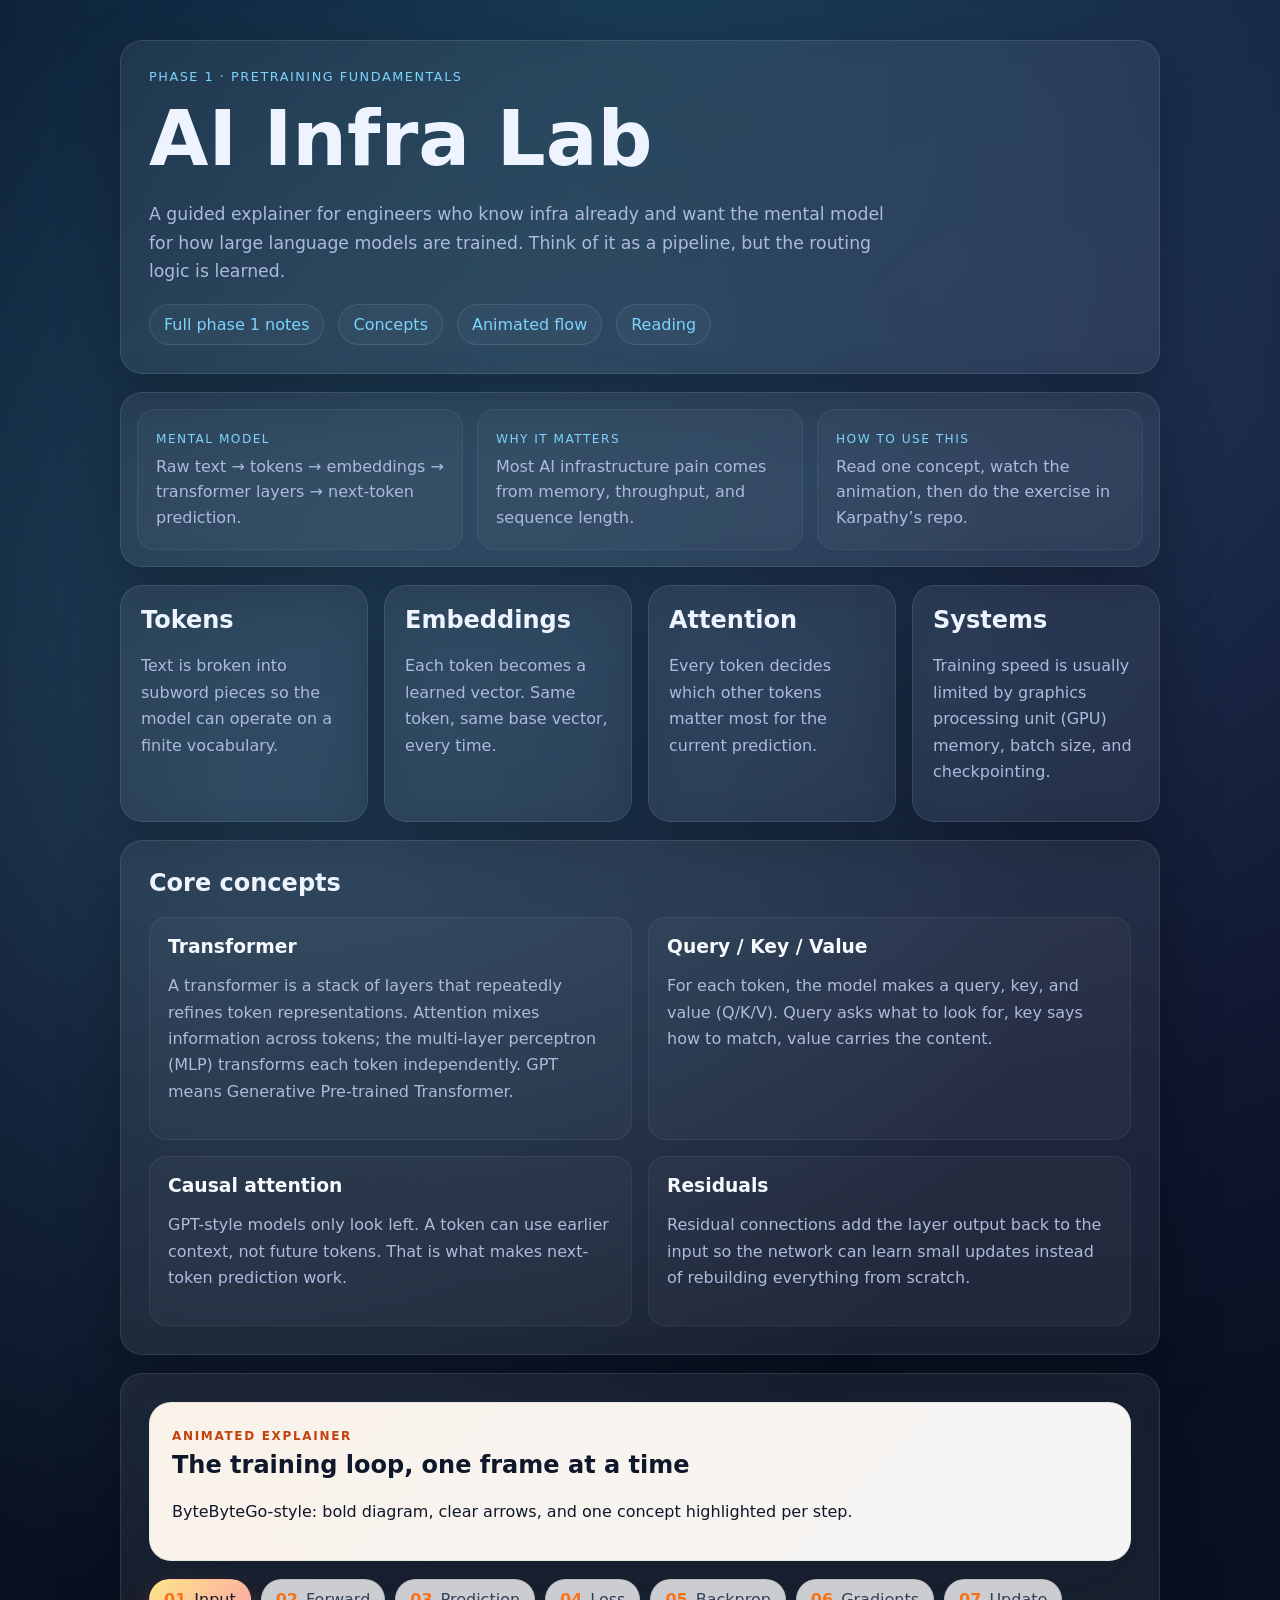
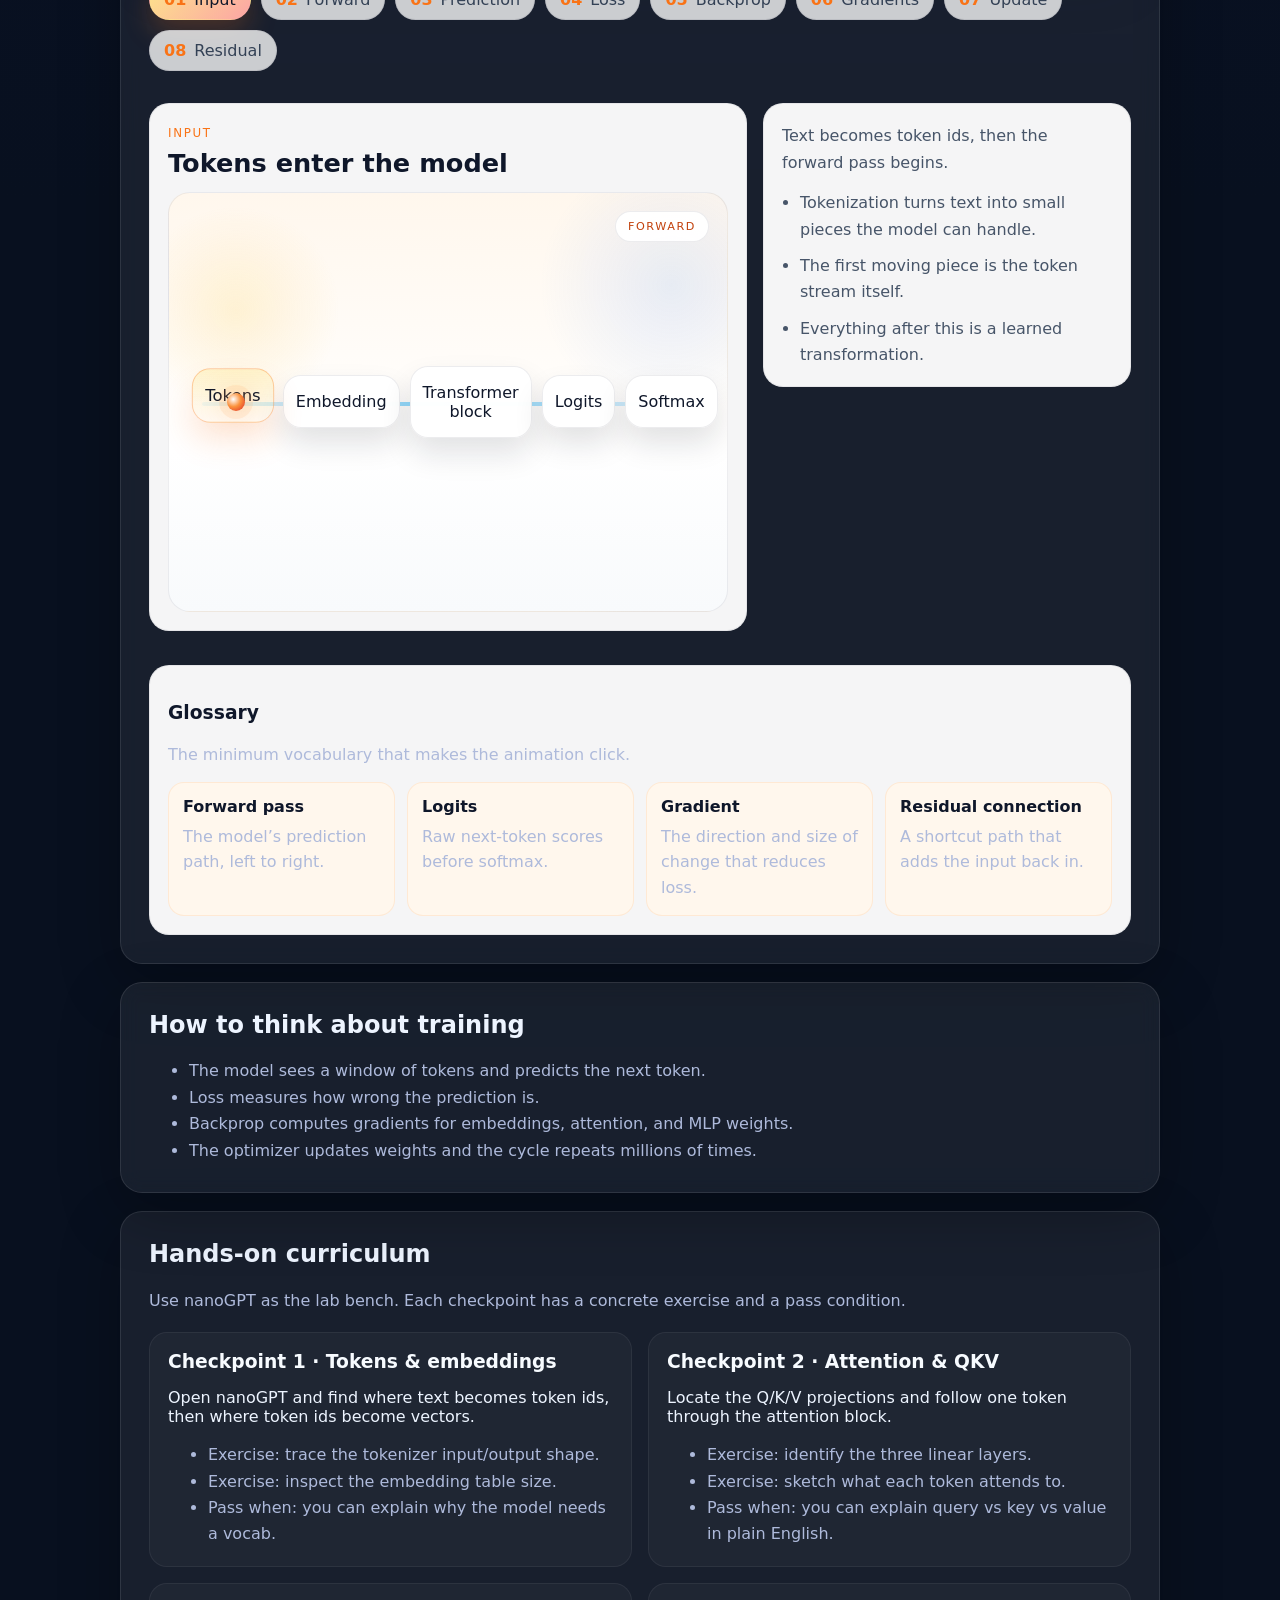
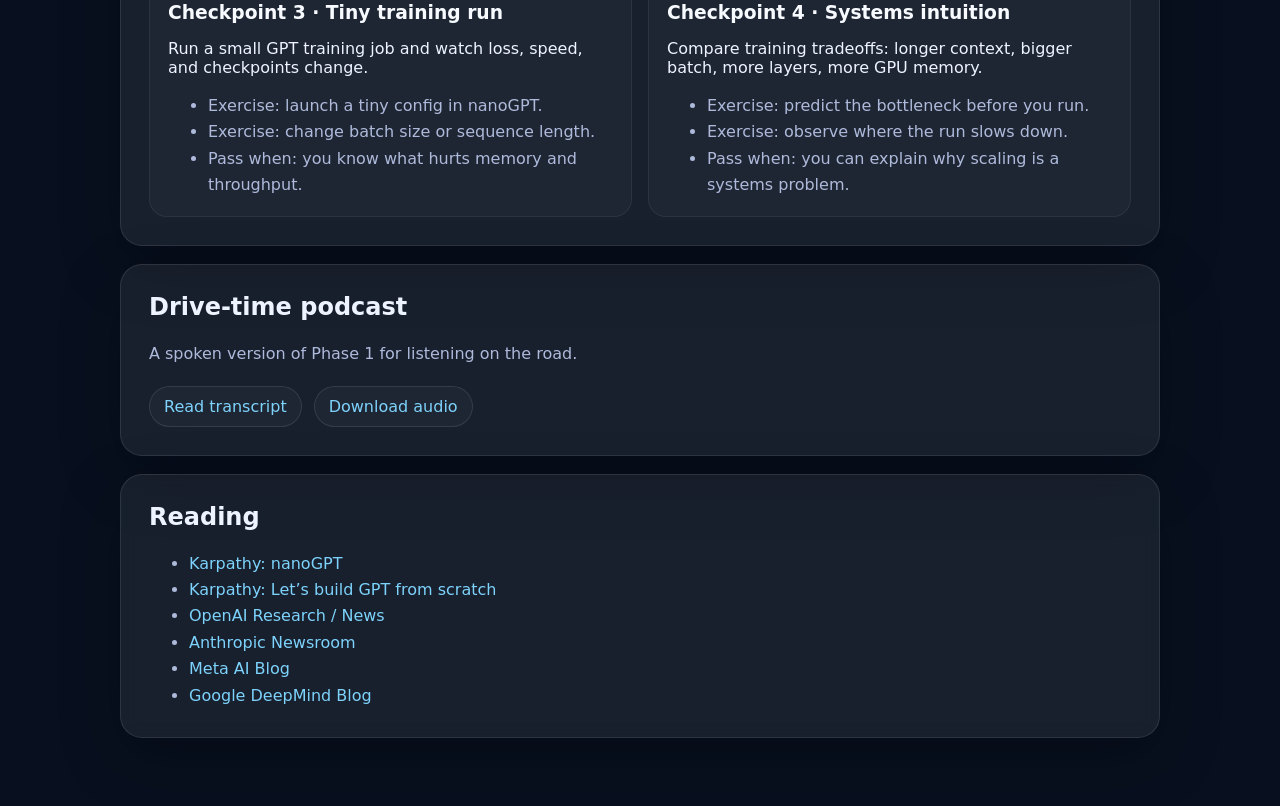
==== commit 8b59734c: "feat: make the explainer more infographic-like" ====
--- a/index.html
+++ b/index.html
@@ -93,21 +93,22 @@
       </section>
 
       <section class="animation-panel" id="animation">
-        <div class="panel-heading">
-          <h2>Animated flow</h2>
-          <p>ByteByteGo-style: one crisp diagram, one highlighted idea, one stage at a time.</p>
+        <div class="panel-heading bytebytego-heading">
+          <span class="section-tag">Animated explainer</span>
+          <h2>The training loop, one frame at a time</h2>
+          <p>ByteByteGo-style: bold diagram, clear arrows, and one concept highlighted per step.</p>
         </div>
 
         <div class="storyboard" data-storyboard>
           <div class="stage-strip" aria-label="Training pipeline stages">
-            <button class="stage-pill is-active" data-stage-pill>1 Input</button>
-            <button class="stage-pill" data-stage-pill>2 Forward pass</button>
-            <button class="stage-pill" data-stage-pill>3 Prediction</button>
-            <button class="stage-pill" data-stage-pill>4 Loss</button>
-            <button class="stage-pill" data-stage-pill>5 Backpropagation</button>
-            <button class="stage-pill" data-stage-pill>6 Gradients</button>
-            <button class="stage-pill" data-stage-pill>7 Update</button>
-            <button class="stage-pill" data-stage-pill>8 Residual</button>
+            <button class="stage-pill is-active" data-stage-pill><span>01</span> Input</button>
+            <button class="stage-pill" data-stage-pill><span>02</span> Forward</button>
+            <button class="stage-pill" data-stage-pill><span>03</span> Prediction</button>
+            <button class="stage-pill" data-stage-pill><span>04</span> Loss</button>
+            <button class="stage-pill" data-stage-pill><span>05</span> Backprop</button>
+            <button class="stage-pill" data-stage-pill><span>06</span> Gradients</button>
+            <button class="stage-pill" data-stage-pill><span>07</span> Update</button>
+            <button class="stage-pill" data-stage-pill><span>08</span> Residual</button>
           </div>
 
           <div class="storyboard-layout">
--- a/styles.css
+++ b/styles.css
@@ -110,6 +110,27 @@
 
 .animation-panel { margin: 18px 0; overflow: hidden; }
 .panel-heading { margin-bottom: 18px; }
+.bytebytego-heading {
+  padding: 22px 22px 18px;
+  border-radius: 22px;
+  background: linear-gradient(135deg, rgba(255,247,237,0.98), rgba(255,255,255,0.96));
+  color: #0f172a;
+  border: 1px solid rgba(15,23,42,0.06);
+  box-shadow: 0 22px 54px rgba(15,23,42,0.16);
+}
+.bytebytego-heading h2, .bytebytego-heading p { color: #0f172a; }
+.bytebytego-heading p { max-width: 72ch; }
+.section-tag {
+  display: inline-flex;
+  align-items: center;
+  gap: 8px;
+  margin-bottom: 8px;
+  color: #c2410c;
+  text-transform: uppercase;
+  letter-spacing: .14em;
+  font-size: .75rem;
+  font-weight: 700;
+}
 .panel-heading.compact { margin-bottom: 14px; }
 .podcast {
   margin: 18px 0;
@@ -138,19 +159,23 @@
   margin-bottom: 16px;
 }
 .stage-pill {
+  display: inline-flex;
+  align-items: center;
+  gap: 8px;
   padding: 10px 14px;
   border-radius: 999px;
-  border: 1px solid rgba(255,255,255,0.08);
-  background: rgba(255,255,255,0.03);
-  color: var(--muted);
+  border: 1px solid rgba(15,23,42,0.08);
+  background: rgba(255,255,255,0.78);
+  color: #334155;
   font: inherit;
   cursor: pointer;
 }
+.stage-pill span { color: #f97316; font-weight: 800; }
 .stage-pill.is-active {
-  color: #07111f;
-  background: linear-gradient(135deg, #93c5fd, #c4b5fd);
+  color: #0f172a;
+  background: linear-gradient(135deg, #fde68a, #fca5a5);
   border-color: transparent;
-  box-shadow: 0 8px 24px rgba(125,211,252,0.22);
+  box-shadow: 0 12px 28px rgba(249,115,22,0.22);
 }
 .storyboard-layout {
   display: grid;
@@ -160,8 +185,9 @@
 }
 .diagram-card, .detail-card, .glossary {
   border-radius: 20px;
-  background: rgba(255,255,255,0.04);
-  border: 1px solid rgba(255,255,255,0.07);
+  background: rgba(255,255,255,0.96);
+  border: 1px solid rgba(15,23,42,0.07);
+  color: #0f172a;
 }
 .diagram-card { padding: 18px; }
 .detail-card { padding: 18px; position: sticky; top: 18px; }
@@ -169,7 +195,7 @@
 .diagram-kicker {
   display: inline-block;
   margin-bottom: 8px;
-  color: var(--accent);
+  color: #f97316;
   font-size: .74rem;
   text-transform: uppercase;
   letter-spacing: .14em;
@@ -177,13 +203,14 @@
 .diagram-heading h3 { margin: 0; font-size: clamp(1.4rem, 2vw, 2rem); }
 .pipeline-diagram {
   position: relative;
-  min-height: 320px;
+  min-height: 420px;
   border-radius: 22px;
   overflow: hidden;
   background:
-    radial-gradient(circle at 12% 28%, rgba(125,211,252,0.12), transparent 18%),
-    radial-gradient(circle at 90% 22%, rgba(167,139,250,0.12), transparent 22%),
-    linear-gradient(180deg, rgba(255,255,255,0.04), rgba(255,255,255,0.02));
+    radial-gradient(circle at 12% 28%, rgba(251,191,36,0.16), transparent 18%),
+    radial-gradient(circle at 90% 22%, rgba(59,130,246,0.12), transparent 22%),
+    linear-gradient(180deg, #fff7ed, #ffffff 62%, #f8fafc);
+  border: 1px solid rgba(15,23,42,0.07);
 }
 .diagram-lane {
   position: absolute;
@@ -210,17 +237,17 @@
   padding: 16px 12px;
   text-align: center;
   border-radius: 18px;
-  background: rgba(8,16,31,0.82);
-  border: 1px solid rgba(255,255,255,0.08);
-  color: #f7fbff;
-  box-shadow: 0 12px 26px rgba(0,0,0,0.2);
+  background: rgba(255,255,255,0.98);
+  border: 1px solid rgba(15,23,42,0.08);
+  color: #0f172a;
+  box-shadow: 0 16px 30px rgba(15,23,42,0.12);
   transition: transform .35s ease, border-color .35s ease, background .35s ease, box-shadow .35s ease;
 }
 .diagram-node.is-active {
   transform: translateY(-6px) scale(1.03);
-  border-color: rgba(125,211,252,0.45);
-  background: linear-gradient(180deg, rgba(125,211,252,0.16), rgba(167,139,250,0.1));
-  box-shadow: 0 18px 30px rgba(0,0,0,0.28);
+  border-color: rgba(249,115,22,0.32);
+  background: linear-gradient(180deg, rgba(253,230,138,0.35), rgba(254,215,170,0.14));
+  box-shadow: 0 18px 30px rgba(249,115,22,0.16);
 }
 .packet-main, .packet-backward, .packet-residual {
   position: absolute;
@@ -233,8 +260,8 @@
 }
 .packet-main {
   left: 10%;
-  background: radial-gradient(circle at 35% 35%, #fff, #7dd3fc 45%, #2563eb 100%);
-  box-shadow: 0 0 0 8px rgba(125,211,252,0.1), 0 0 28px rgba(125,211,252,0.55);
+  background: radial-gradient(circle at 35% 35%, #fff, #fb923c 45%, #dc2626 100%);
+  box-shadow: 0 0 0 8px rgba(251,146,60,0.11), 0 0 28px rgba(251,146,60,0.48);
 }
 .packet-backward {
   top: 58%;
@@ -262,18 +289,18 @@
   top: 18px;
   padding: 8px 12px;
   border-radius: 999px;
-  background: rgba(8,16,31,0.72);
-  border: 1px solid rgba(255,255,255,0.08);
-  color: var(--accent);
+  background: rgba(255,255,255,0.94);
+  border: 1px solid rgba(15,23,42,0.08);
+  color: #c2410c;
   text-transform: uppercase;
   letter-spacing: .14em;
   font-size: .7rem;
 }
-.detail-card p { margin: 0; color: var(--muted); line-height: 1.7; }
+.detail-card p { margin: 0; color: #475569; line-height: 1.7; }
 .detail-card ul {
   margin: 14px 0 0;
   padding-left: 18px;
-  color: var(--muted);
+  color: #475569;
   line-height: 1.65;
 }
 .detail-card li + li { margin-top: 10px; }
@@ -386,8 +413,8 @@
   margin-top: 18px;
   padding: 18px;
   border-radius: 20px;
-  background: rgba(255,255,255,0.03);
-  border: 1px solid rgba(255,255,255,0.06);
+  background: rgba(255,255,255,0.96);
+  border: 1px solid rgba(15,23,42,0.07);
 }
 .glossary-grid {
   display: grid;
@@ -397,10 +424,10 @@
 .glossary-grid > div {
   padding: 14px;
   border-radius: 16px;
-  background: rgba(255,255,255,0.03);
-  border: 1px solid rgba(255,255,255,0.05);
-}
-.glossary-grid strong { display: block; margin-bottom: 6px; color: #f7fbff; }
+  background: #fff7ed;
+  border: 1px solid rgba(251,146,60,0.14);
+}
+.glossary-grid strong { display: block; margin-bottom: 6px; color: #0f172a; }
 .lane {
   position: relative;
   padding: 18px;
@@ -517,7 +544,7 @@
   .grid, .pipeline, .summary-strip { grid-template-columns: 1fr 1fr; }
   .storyboard-layout { grid-template-columns: 1fr; }
   .detail-card { position: static; }
-  .pipeline-diagram { min-height: 300px; }
+  .pipeline-diagram { min-height: 360px; }
   .storyboard { grid-template-columns: 1fr; }
   .storyboard-visual { position: static; }
   .glossary-grid { grid-template-columns: 1fr 1fr; }
@@ -526,7 +553,7 @@
   .grid, .pipeline, .summary-strip, .lesson-grid, .curriculum-grid { grid-template-columns: 1fr; }
   .diagram-nodes { grid-template-columns: 1fr; gap: 14px; align-content: center; }
   .diagram-node { width: min(100%, 220px); }
-  .pipeline-diagram { min-height: 520px; }
+  .pipeline-diagram { min-height: 560px; }
   .lane-forward { top: 21%; left: 18%; right: 18%; }
   .lane-backward { top: 51%; left: 18%; right: 18%; }
   .lane-residual { top: 79%; left: 18%; right: 40%; }
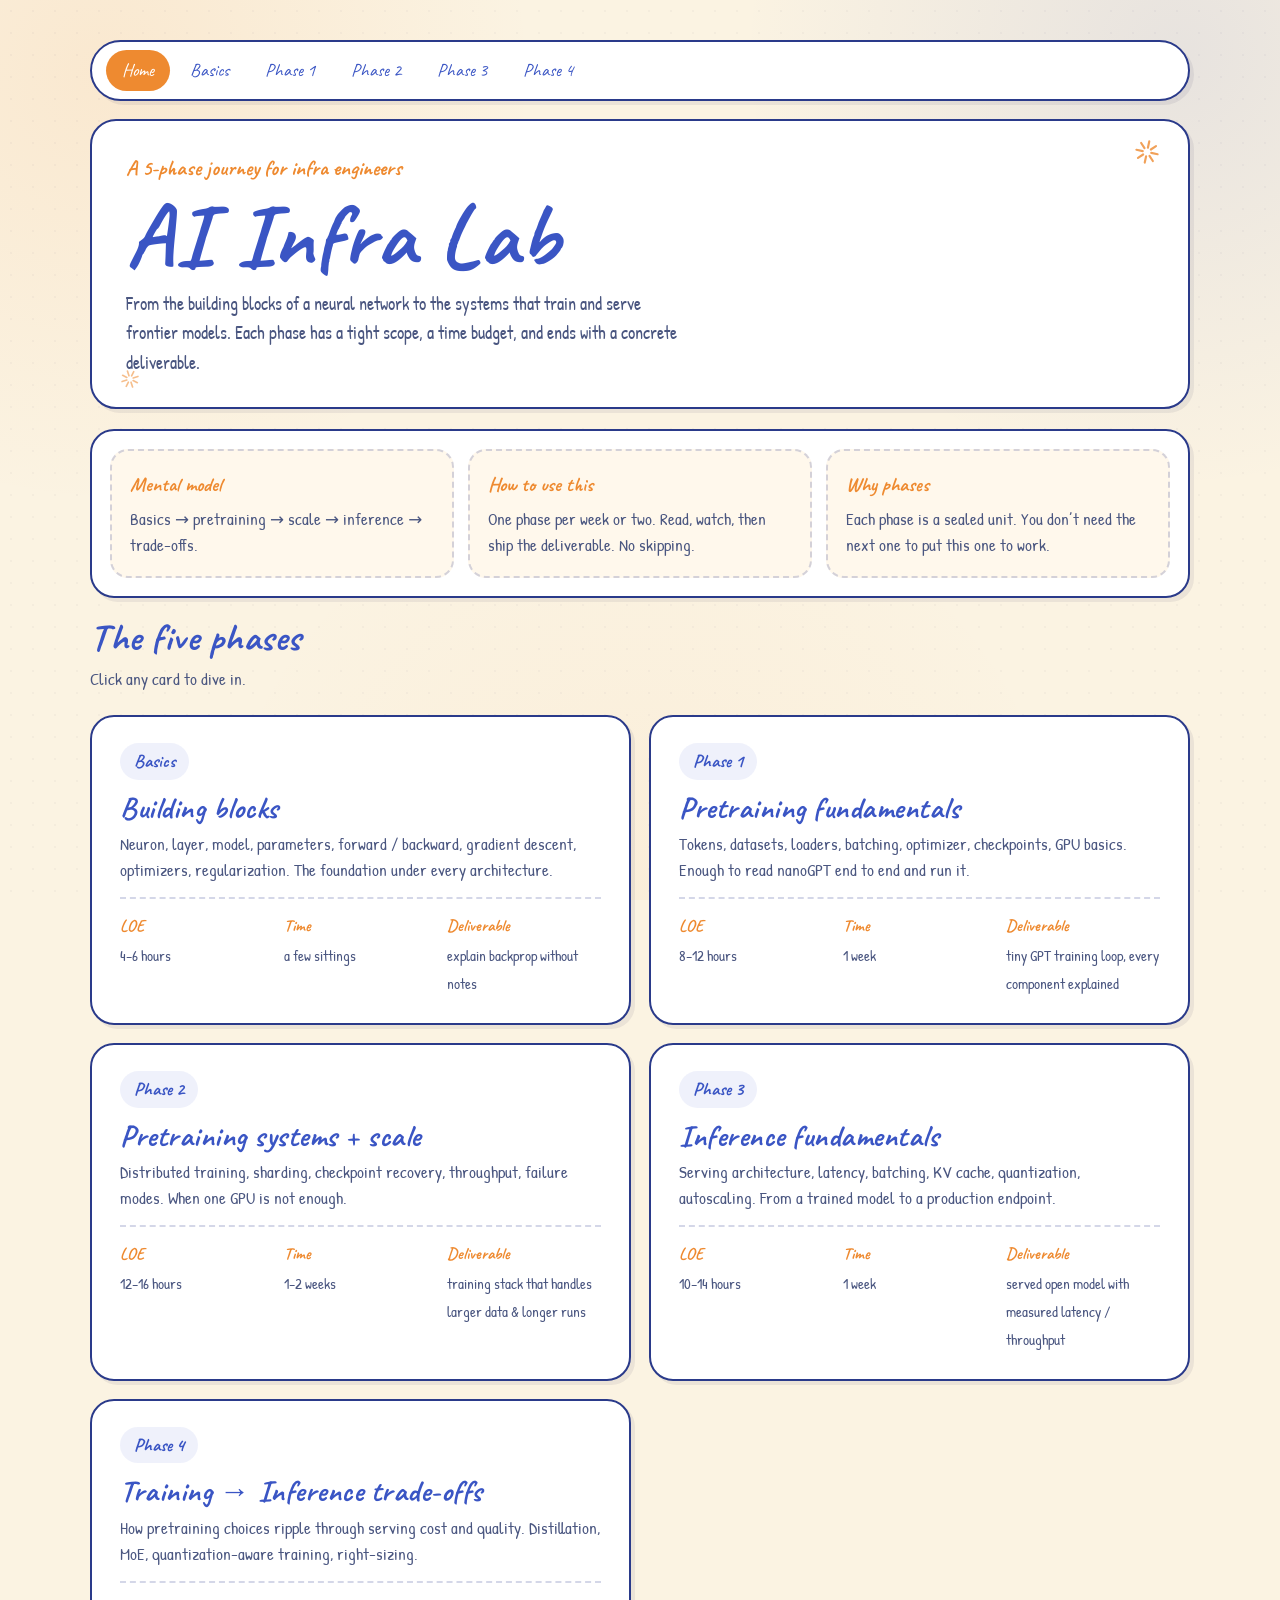
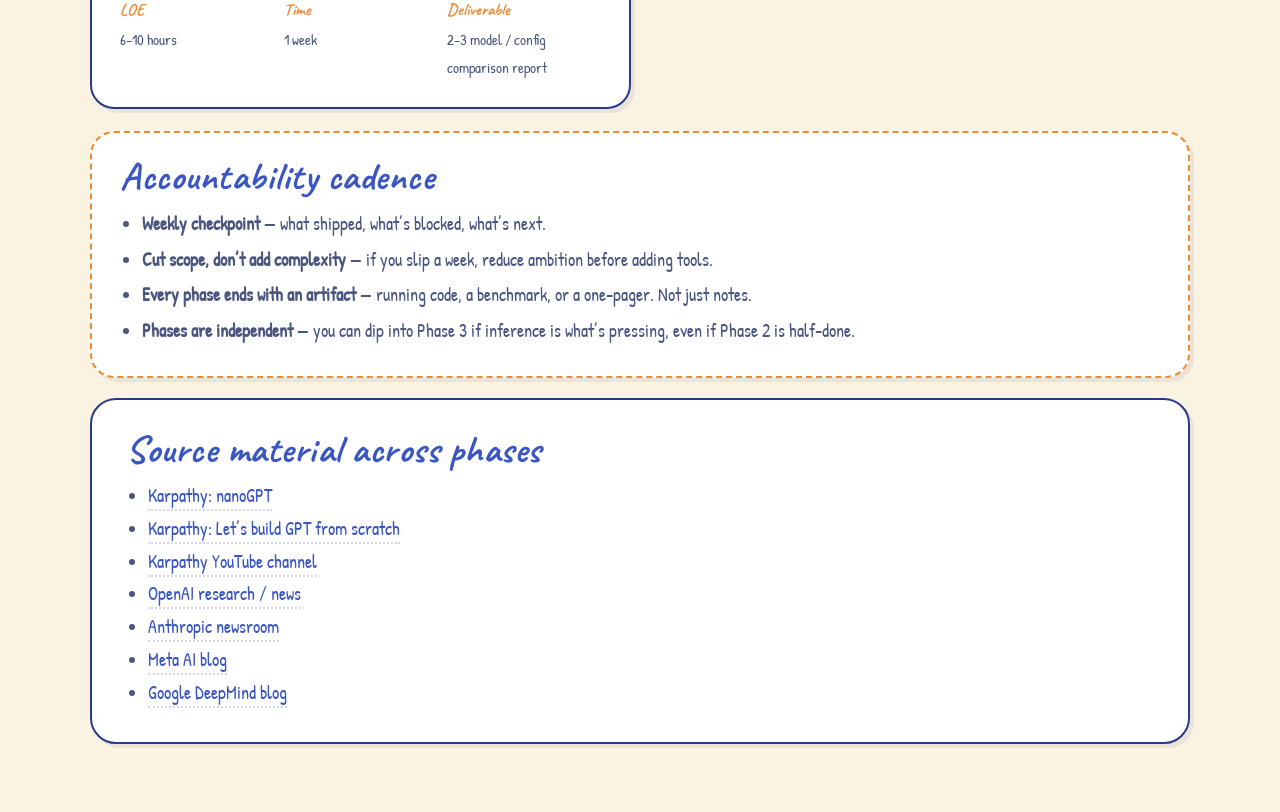
==== commit 1b76dc4f: "feat: split into five phases with comic-notebook redesign Restyles the site to a hand-drawn / notebo" ====
--- a/index.html
+++ b/index.html
@@ -4,237 +4,137 @@
     <meta charset="utf-8" />
     <meta name="viewport" content="width=device-width, initial-scale=1" />
     <title>AI Infra Lab</title>
+    <link rel="preconnect" href="https://fonts.googleapis.com" />
+    <link rel="preconnect" href="https://fonts.gstatic.com" crossorigin />
+    <link rel="stylesheet" href="https://fonts.googleapis.com/css2?family=Caveat:wght@600;700&amp;family=Patrick+Hand&amp;display=swap" />
     <link rel="stylesheet" href="styles.css" />
   </head>
   <body>
+    <svg width="0" height="0" style="position:absolute" aria-hidden="true">
+      <defs>
+        <filter id="sketch" x="-2%" y="-2%" width="104%" height="104%">
+          <feTurbulence type="fractalNoise" baseFrequency="0.02" numOctaves="2" seed="3"/>
+          <feDisplacementMap in="SourceGraphic" scale="1.4"/>
+        </filter>
+      </defs>
+    </svg>
     <main class="shell">
+      <nav class="phase-nav" aria-label="Phase navigation">
+        <a href="index.html" class="is-active">Home</a>
+        <a href="basics.html">Basics</a>
+        <a href="phase-1.html">Phase 1</a>
+        <a href="phase-2.html">Phase 2</a>
+        <a href="phase-3.html">Phase 3</a>
+        <a href="phase-4.html">Phase 4</a>
+      </nav>
+
       <header class="hero">
-        <p class="kicker">Phase 1 · Pretraining fundamentals</p>
+        <p class="kicker">A 5-phase journey for infra engineers</p>
         <h1>AI Infra Lab</h1>
         <p class="lede">
-          A guided explainer for engineers who know infra already and want the mental model for how large language models are trained.
-          Think of it as a pipeline, but the routing logic is learned.
+          From the building blocks of a neural network to the systems that train and serve frontier models.
+          Each phase has a tight scope, a time budget, and ends with a concrete deliverable.
         </p>
-        <div class="hero-links">
-          <a href="content/phase-1.md">Full phase 1 notes</a>
-          <a href="#concepts">Concepts</a>
-          <a href="#animation">Animated flow</a>
-          <a href="#reading">Reading</a>
-        </div>
       </header>
 
       <section class="summary-strip">
         <div>
           <span class="label">Mental model</span>
-          <p>Raw text → tokens → embeddings → transformer layers → next-token prediction.</p>
-        </div>
-        <div>
-          <span class="label">Why it matters</span>
-          <p>Most AI infrastructure pain comes from memory, throughput, and sequence length.</p>
+          <p>Basics &rarr; pretraining &rarr; scale &rarr; inference &rarr; trade-offs.</p>
         </div>
         <div>
           <span class="label">How to use this</span>
-          <p>Read one concept, watch the animation, then do the exercise in Karpathy’s repo.</p>
+          <p>One phase per week or two. Read, watch, then ship the deliverable. No skipping.</p>
+        </div>
+        <div>
+          <span class="label">Why phases</span>
+          <p>Each phase is a sealed unit. You don&rsquo;t need the next one to put this one to work.</p>
         </div>
       </section>
 
-      <section class="grid" id="concepts">
-        <article class="card pulse">
-          <h2>Tokens</h2>
-          <p>Text is broken into subword pieces so the model can operate on a finite vocabulary.</p>
-        </article>
-        <article class="card pulse delay-1">
-          <h2>Embeddings</h2>
-          <p>Each token becomes a learned vector. Same token, same base vector, every time.</p>
-        </article>
-        <article class="card pulse delay-2">
-          <h2>Attention</h2>
-          <p>Every token decides which other tokens matter most for the current prediction.</p>
-        </article>
-        <article class="card pulse delay-3">
-          <h2>Systems</h2>
-          <p>Training speed is usually limited by graphics processing unit (GPU) memory, batch size, and checkpointing.</p>
-        </article>
-      </section>
+      <section>
+        <div class="panel-heading">
+          <h2>The five phases</h2>
+          <p>Click any card to dive in.</p>
+        </div>
+        <div class="phase-grid">
+          <a class="phase-card" href="basics.html">
+            <span class="phase-num">Basics</span>
+            <h3>Building blocks</h3>
+            <p>Neuron, layer, model, parameters, forward / backward, gradient descent, optimizers, regularization. The foundation under every architecture.</p>
+            <div class="phase-meta">
+              <div><strong>LOE</strong><span>4&ndash;6 hours</span></div>
+              <div><strong>Time</strong><span>a few sittings</span></div>
+              <div><strong>Deliverable</strong><span>explain backprop without notes</span></div>
+            </div>
+          </a>
 
-      <section class="lesson">
-        <h2>Core concepts</h2>
-        <div class="lesson-grid">
-          <article>
-            <h3>Transformer</h3>
-            <p>
-              A transformer is a stack of layers that repeatedly refines token representations.
-              Attention mixes information across tokens; the multi-layer perceptron (MLP) transforms each token independently.
-              GPT means Generative Pre-trained Transformer.
-            </p>
-          </article>
-          <article>
-            <h3>Query / Key / Value</h3>
-            <p>
-              For each token, the model makes a query, key, and value (Q/K/V).
-              Query asks what to look for, key says how to match, value carries the content.
-            </p>
-          </article>
-          <article>
-            <h3>Causal attention</h3>
-            <p>
-              GPT-style models only look left. A token can use earlier context, not future tokens.
-              That is what makes next-token prediction work.
-            </p>
-          </article>
-          <article>
-            <h3>Residuals</h3>
-            <p>
-              Residual connections add the layer output back to the input so the network can learn
-              small updates instead of rebuilding everything from scratch.
-            </p>
-          </article>
+          <a class="phase-card" href="phase-1.html">
+            <span class="phase-num">Phase 1</span>
+            <h3>Pretraining fundamentals</h3>
+            <p>Tokens, datasets, loaders, batching, optimizer, checkpoints, GPU basics. Enough to read nanoGPT end to end and run it.</p>
+            <div class="phase-meta">
+              <div><strong>LOE</strong><span>8&ndash;12 hours</span></div>
+              <div><strong>Time</strong><span>1 week</span></div>
+              <div><strong>Deliverable</strong><span>tiny GPT training loop, every component explained</span></div>
+            </div>
+          </a>
+
+          <a class="phase-card" href="phase-2.html">
+            <span class="phase-num">Phase 2</span>
+            <h3>Pretraining systems + scale</h3>
+            <p>Distributed training, sharding, checkpoint recovery, throughput, failure modes. When one GPU is not enough.</p>
+            <div class="phase-meta">
+              <div><strong>LOE</strong><span>12&ndash;16 hours</span></div>
+              <div><strong>Time</strong><span>1&ndash;2 weeks</span></div>
+              <div><strong>Deliverable</strong><span>training stack that handles larger data &amp; longer runs</span></div>
+            </div>
+          </a>
+
+          <a class="phase-card" href="phase-3.html">
+            <span class="phase-num">Phase 3</span>
+            <h3>Inference fundamentals</h3>
+            <p>Serving architecture, latency, batching, KV cache, quantization, autoscaling. From a trained model to a production endpoint.</p>
+            <div class="phase-meta">
+              <div><strong>LOE</strong><span>10&ndash;14 hours</span></div>
+              <div><strong>Time</strong><span>1 week</span></div>
+              <div><strong>Deliverable</strong><span>served open model with measured latency / throughput</span></div>
+            </div>
+          </a>
+
+          <a class="phase-card" href="phase-4.html">
+            <span class="phase-num">Phase 4</span>
+            <h3>Training &rarr; Inference trade-offs</h3>
+            <p>How pretraining choices ripple through serving cost and quality. Distillation, MoE, quantization-aware training, right-sizing.</p>
+            <div class="phase-meta">
+              <div><strong>LOE</strong><span>6&ndash;10 hours</span></div>
+              <div><strong>Time</strong><span>1 week</span></div>
+              <div><strong>Deliverable</strong><span>2&ndash;3 model / config comparison report</span></div>
+            </div>
+          </a>
         </div>
       </section>
 
-      <section class="animation-panel" id="animation">
-        <div class="panel-heading bytebytego-heading">
-          <span class="section-tag">Animated explainer</span>
-          <h2>The training loop, one frame at a time</h2>
-          <p>ByteByteGo-style: bold diagram, clear arrows, and one concept highlighted per step.</p>
-        </div>
-
-        <div class="storyboard" data-storyboard>
-          <div class="stage-strip" aria-label="Training pipeline stages">
-            <button class="stage-pill is-active" data-stage-pill><span>01</span> Input</button>
-            <button class="stage-pill" data-stage-pill><span>02</span> Forward</button>
-            <button class="stage-pill" data-stage-pill><span>03</span> Prediction</button>
-            <button class="stage-pill" data-stage-pill><span>04</span> Loss</button>
-            <button class="stage-pill" data-stage-pill><span>05</span> Backprop</button>
-            <button class="stage-pill" data-stage-pill><span>06</span> Gradients</button>
-            <button class="stage-pill" data-stage-pill><span>07</span> Update</button>
-            <button class="stage-pill" data-stage-pill><span>08</span> Residual</button>
-          </div>
-
-          <div class="storyboard-layout">
-            <div class="diagram-card">
-              <div class="diagram-heading">
-                <span class="diagram-kicker" data-current-stage>Input</span>
-                <h3 data-current-title>Tokens enter the model</h3>
-              </div>
-
-              <div class="pipeline-diagram" data-mode="forward">
-                <div class="diagram-lane lane-forward" aria-hidden="true"></div>
-                <div class="diagram-lane lane-backward" aria-hidden="true"></div>
-                <div class="diagram-lane lane-residual" aria-hidden="true"></div>
-
-                <div class="diagram-nodes">
-                  <div class="diagram-node node-input">Tokens</div>
-                  <div class="diagram-node node-embed">Embedding</div>
-                  <div class="diagram-node node-block">Transformer block</div>
-                  <div class="diagram-node node-logits">Logits</div>
-                  <div class="diagram-node node-softmax">Softmax</div>
-                </div>
-
-                <div class="diagram-packet packet-main"></div>
-                <div class="diagram-packet packet-backward"></div>
-                <div class="diagram-packet packet-residual"></div>
-                <div class="diagram-badge" data-current-badge>forward</div>
-              </div>
-            </div>
-
-            <aside class="detail-card">
-              <p data-current-copy>Text becomes token ids, then the forward pass begins.</p>
-              <ul data-current-bullets></ul>
-            </aside>
-          </div>
-
-          <div class="glossary">
-            <div class="panel-heading compact">
-              <h3>Glossary</h3>
-              <p>The minimum vocabulary that makes the animation click.</p>
-            </div>
-            <div class="glossary-grid">
-              <div><strong>Forward pass</strong><p>The model’s prediction path, left to right.</p></div>
-              <div><strong>Logits</strong><p>Raw next-token scores before softmax.</p></div>
-              <div><strong>Gradient</strong><p>The direction and size of change that reduces loss.</p></div>
-              <div><strong>Residual connection</strong><p>A shortcut path that adds the input back in.</p></div>
-            </div>
-          </div>
-        </div>
-      </section>
-
-      <section class="lesson">
-        <h2>How to think about training</h2>
+      <section class="cadence">
+        <h2>Accountability cadence</h2>
         <ul>
-          <li>The model sees a window of tokens and predicts the next token.</li>
-          <li>Loss measures how wrong the prediction is.</li>
-          <li>Backprop computes gradients for embeddings, attention, and MLP weights.</li>
-          <li>The optimizer updates weights and the cycle repeats millions of times.</li>
+          <li><strong>Weekly checkpoint</strong> &mdash; what shipped, what&rsquo;s blocked, what&rsquo;s next.</li>
+          <li><strong>Cut scope, don&rsquo;t add complexity</strong> &mdash; if you slip a week, reduce ambition before adding tools.</li>
+          <li><strong>Every phase ends with an artifact</strong> &mdash; running code, a benchmark, or a one-pager. Not just notes.</li>
+          <li><strong>Phases are independent</strong> &mdash; you can dip into Phase 3 if inference is what&rsquo;s pressing, even if Phase 2 is half-done.</li>
         </ul>
       </section>
 
-      <section class="curriculum">
-        <div class="panel-heading">
-          <h2>Hands-on curriculum</h2>
-          <p>Use nanoGPT as the lab bench. Each checkpoint has a concrete exercise and a pass condition.</p>
-        </div>
-
-        <div class="curriculum-grid">
-          <article>
-            <h3>Checkpoint 1 · Tokens & embeddings</h3>
-            <p>Open nanoGPT and find where text becomes token ids, then where token ids become vectors.</p>
-            <ul>
-              <li>Exercise: trace the tokenizer input/output shape.</li>
-              <li>Exercise: inspect the embedding table size.</li>
-              <li>Pass when: you can explain why the model needs a vocab.</li>
-            </ul>
-          </article>
-          <article>
-            <h3>Checkpoint 2 · Attention & QKV</h3>
-            <p>Locate the Q/K/V projections and follow one token through the attention block.</p>
-            <ul>
-              <li>Exercise: identify the three linear layers.</li>
-              <li>Exercise: sketch what each token attends to.</li>
-              <li>Pass when: you can explain query vs key vs value in plain English.</li>
-            </ul>
-          </article>
-          <article>
-            <h3>Checkpoint 3 · Tiny training run</h3>
-            <p>Run a small GPT training job and watch loss, speed, and checkpoints change.</p>
-            <ul>
-              <li>Exercise: launch a tiny config in nanoGPT.</li>
-              <li>Exercise: change batch size or sequence length.</li>
-              <li>Pass when: you know what hurts memory and throughput.</li>
-            </ul>
-          </article>
-          <article>
-            <h3>Checkpoint 4 · Systems intuition</h3>
-            <p>Compare training tradeoffs: longer context, bigger batch, more layers, more GPU memory.</p>
-            <ul>
-              <li>Exercise: predict the bottleneck before you run.</li>
-              <li>Exercise: observe where the run slows down.</li>
-              <li>Pass when: you can explain why scaling is a systems problem.</li>
-            </ul>
-          </article>
-        </div>
-      </section>
-
-      <section class="podcast">
-        <div class="panel-heading">
-          <h2>Drive-time podcast</h2>
-          <p>A spoken version of Phase 1 for listening on the road.</p>
-        </div>
-        <div class="podcast-links">
-          <a href="content/phase-1-podcast.txt">Read transcript</a>
-          <a href="media/phase-1-podcast.m4a">Download audio</a>
-        </div>
-      </section>
-
       <section class="sources" id="reading">
-        <h2>Reading</h2>
+        <h2>Source material across phases</h2>
         <ul>
           <li><a href="https://github.com/karpathy/nanoGPT" target="_blank" rel="noreferrer">Karpathy: nanoGPT</a></li>
-          <li><a href="https://www.youtube.com/watch?v=kCc8FmEb1nY" target="_blank" rel="noreferrer">Karpathy: Let’s build GPT from scratch</a></li>
-          <li><a href="https://openai.com/news/research/" target="_blank" rel="noreferrer">OpenAI Research / News</a></li>
-          <li><a href="https://www.anthropic.com/news" target="_blank" rel="noreferrer">Anthropic Newsroom</a></li>
-          <li><a href="https://ai.meta.com/blog/" target="_blank" rel="noreferrer">Meta AI Blog</a></li>
-          <li><a href="https://deepmind.google/blog/" target="_blank" rel="noreferrer">Google DeepMind Blog</a></li>
+          <li><a href="https://www.youtube.com/watch?v=kCc8FmEb1nY" target="_blank" rel="noreferrer">Karpathy: Let&rsquo;s build GPT from scratch</a></li>
+          <li><a href="https://www.youtube.com/@AndrejKarpathy" target="_blank" rel="noreferrer">Karpathy YouTube channel</a></li>
+          <li><a href="https://openai.com/news/research/" target="_blank" rel="noreferrer">OpenAI research / news</a></li>
+          <li><a href="https://www.anthropic.com/news" target="_blank" rel="noreferrer">Anthropic newsroom</a></li>
+          <li><a href="https://ai.meta.com/blog/" target="_blank" rel="noreferrer">Meta AI blog</a></li>
+          <li><a href="https://deepmind.google/blog/" target="_blank" rel="noreferrer">Google DeepMind blog</a></li>
         </ul>
       </section>
     </main>
--- a/styles.css
+++ b/styles.css
@@ -1,85 +1,196 @@
+/* === Comic-notebook theme === */
 :root {
-  color-scheme: dark;
-  --bg: #08101f;
-  --panel: rgba(255, 255, 255, 0.065);
-  --panel-strong: rgba(8, 16, 31, 0.72);
-  --text: #edf4ff;
-  --muted: #aebadb;
-  --accent: #7dd3fc;
-  --accent-2: #a78bfa;
-  --line: rgba(255, 255, 255, 0.1);
-  --shadow: 0 20px 60px rgba(0, 0, 0, 0.28);
+  color-scheme: light;
+  --bg: #fbf3e2;
+  --bg-soft: #fff8ec;
+  --paper: #ffffff;
+  --paper-tint: #fffaf0;
+  --ink: #1f2547;
+  --ink-soft: #4a5680;
+  --ink-faint: #6b7290;
+  --blue: #3a55c4;
+  --blue-deep: #2a3f9a;
+  --blue-soft: rgba(58, 85, 196, 0.18);
+  --blue-bg: rgba(58, 85, 196, 0.08);
+  --orange: #ee8a30;
+  --orange-deep: #d6741e;
+  --orange-soft: rgba(238, 138, 48, 0.22);
+  --orange-bg: rgba(238, 138, 48, 0.08);
+  --line: #2a3a8a;
+  --line-faint: rgba(42, 58, 138, 0.20);
+  --shadow: 4px 4px 0 rgba(31, 37, 71, 0.07);
+  --shadow-strong: 6px 6px 0 rgba(31, 37, 71, 0.10);
+  --hand: 'Patrick Hand', 'Kalam', 'Comic Neue', system-ui, sans-serif;
+  --cursive: 'Caveat', 'Patrick Hand', cursive;
 }
 
 * { box-sizing: border-box; }
 html { scroll-behavior: smooth; }
+
 body {
   margin: 0;
-  font-family: ui-sans-serif, system-ui, -apple-system, BlinkMacSystemFont, "Segoe UI", sans-serif;
+  font-family: var(--hand);
+  font-size: 18px;
+  line-height: 1.55;
+  color: var(--ink);
   background:
-    radial-gradient(circle at top, rgba(45, 212, 191, 0.18), transparent 30%),
-    radial-gradient(circle at 20% 20%, rgba(125, 211, 252, 0.18), transparent 24%),
-    radial-gradient(circle at 80% 10%, rgba(167, 139, 250, 0.12), transparent 28%),
-    linear-gradient(180deg, #0b1330, var(--bg) 45%);
-  color: var(--text);
-}
-
-a { color: var(--accent); text-decoration: none; }
-a:hover { text-decoration: underline; }
-
+    radial-gradient(circle at 8% 8%, rgba(238, 138, 48, 0.10), transparent 30%),
+    radial-gradient(circle at 92% 6%, rgba(58, 85, 196, 0.10), transparent 30%),
+    radial-gradient(circle at 50% 100%, rgba(238, 138, 48, 0.05), transparent 40%),
+    var(--bg);
+  background-attachment: fixed;
+}
+
+body::before {
+  content: "";
+  position: fixed;
+  inset: 0;
+  background-image: radial-gradient(rgba(31, 37, 71, 0.05) 1px, transparent 1px);
+  background-size: 22px 22px;
+  pointer-events: none;
+  z-index: -1;
+  opacity: 0.65;
+}
+
+a {
+  color: var(--blue);
+  text-decoration: none;
+  border-bottom: 2px dotted var(--line-faint);
+  padding-bottom: 1px;
+}
+a:hover { color: var(--orange-deep); border-bottom-color: var(--orange); }
+
+/* === Layout shell === */
 .shell {
-  width: min(1040px, calc(100% - 32px));
+  width: min(1100px, calc(100% - 32px));
   margin: 0 auto;
   padding: 40px 0 68px;
 }
-.hero, .lesson, .sources, .card, .summary-strip, .animation-panel {
-  border: 1px solid var(--line);
-  background: var(--panel);
-  backdrop-filter: blur(10px);
-  border-radius: 22px;
+
+/* === Panel / paper-card base === */
+.hero, .lesson, .sources, .animation-panel, .curriculum {
+  background: var(--paper);
+  border: 2.5px solid var(--line);
+  border-radius: 26px;
   box-shadow: var(--shadow);
-}
-.hero, .lesson, .sources, .animation-panel { padding: 28px; }
-.hero h1 { margin: 0; font-size: clamp(2.6rem, 8vw, 4.8rem); }
-.kicker { margin: 0 0 10px; color: var(--accent); text-transform: uppercase; letter-spacing: .12em; font-size: .8rem; }
-.lede { max-width: 68ch; color: var(--muted); font-size: 1.08rem; line-height: 1.65; }
-.hero-links { display: flex; gap: 14px; flex-wrap: wrap; margin-top: 18px; }
-.hero-links a {
-  padding: 10px 14px;
+  padding: 30px 34px;
+}
+.hero { margin-bottom: 20px; }
+
+/* === Typography === */
+h1, h2, h3, .kicker, .label, .sub-heading {
+  font-family: var(--cursive);
+  letter-spacing: 0.5px;
+  font-weight: 700;
+}
+
+.hero h1 {
+  margin: 0;
+  color: var(--blue);
+  font-size: clamp(3rem, 9vw, 5.6rem);
+  line-height: 1.0;
+  letter-spacing: 1px;
+}
+h2 {
+  font-size: 2.4rem;
+  color: var(--blue);
+  margin: 0 0 8px;
+  line-height: 1.05;
+}
+h3 {
+  font-size: 1.7rem;
+  color: var(--blue-deep);
+  margin: 0 0 8px;
+  line-height: 1.1;
+}
+
+.kicker {
+  margin: 0 0 6px;
+  color: var(--orange);
+  font-size: 1.35rem;
+  text-transform: none;
+  letter-spacing: 0;
+}
+.lede {
+  max-width: 70ch;
+  color: var(--ink-soft);
+  font-size: 1.15rem;
+  line-height: 1.6;
+  margin: 8px 0 0;
+}
+
+p { margin: 6px 0; line-height: 1.6; font-size: 1.05rem; }
+.card p, .lesson p, .lesson li, .sources li, .panel-heading p {
+  color: var(--ink-soft);
+}
+
+/* === Hero links / pill buttons === */
+.hero-links { display: flex; gap: 10px; flex-wrap: wrap; margin-top: 18px; }
+.hero-links a, .more-link a {
+  padding: 9px 18px;
   border-radius: 999px;
-  border: 1px solid var(--line);
-  background: rgba(255,255,255,0.03);
-}
-
+  border: 2.5px solid var(--line);
+  background: var(--paper-tint);
+  font-family: var(--hand);
+  font-size: 1.1rem;
+  color: var(--blue);
+  border-bottom-style: solid;
+}
+.hero-links a:hover, .more-link a:hover {
+  background: var(--orange-bg);
+  border-color: var(--orange);
+  color: var(--orange-deep);
+  transform: translate(-1px, -1px);
+  box-shadow: 2px 2px 0 rgba(31, 37, 71, 0.08);
+}
+
+/* === Summary strip === */
 .summary-strip {
   display: grid;
   grid-template-columns: repeat(3, minmax(0, 1fr));
   gap: 14px;
-  padding: 16px;
-  margin: 18px 0;
+  padding: 18px;
+  margin: 20px 0;
+  background: var(--paper);
+  border: 2.5px solid var(--line);
+  border-radius: 24px;
+  box-shadow: var(--shadow);
 }
 .summary-strip > div {
   padding: 18px;
   border-radius: 18px;
-  background: rgba(255, 255, 255, 0.03);
-  border: 1px solid rgba(255, 255, 255, 0.06);
+  background: var(--bg-soft);
+  border: 2px dashed var(--line-faint);
 }
 .label {
   display: inline-block;
-  margin-bottom: 8px;
-  color: var(--accent);
-  font-size: 0.76rem;
-  text-transform: uppercase;
-  letter-spacing: 0.12em;
-}
-.summary-strip p { margin: 0; color: var(--muted); line-height: 1.6; }
-
-.grid { display: grid; grid-template-columns: repeat(4, minmax(0, 1fr)); gap: 16px; margin: 18px 0; }
-.card { padding: 20px; min-height: 150px; }
-.card h2, .lesson h2, .sources h2, .panel-heading h2 { margin-top: 0; }
-.card p, .lesson p, .lesson li, .sources li, .panel-heading p, .lane p { color: var(--muted); line-height: 1.65; }
-.lesson ul, .sources ul { margin-bottom: 0; }
-
+  margin-bottom: 6px;
+  color: var(--orange);
+  font-size: 1.25rem;
+  text-transform: none;
+  letter-spacing: 0;
+}
+.summary-strip p { margin: 0; color: var(--ink-soft); line-height: 1.55; }
+
+/* === Concepts grid (LLM-specific cards) === */
+.grid {
+  display: grid;
+  grid-template-columns: repeat(4, minmax(0, 1fr));
+  gap: 16px;
+  margin: 20px 0;
+}
+.card {
+  padding: 22px;
+  min-height: 150px;
+  background: var(--paper);
+  border: 2.5px solid var(--line);
+  border-radius: 22px;
+  box-shadow: var(--shadow);
+}
+.card h2 { font-size: 1.9rem; margin: 0 0 6px; color: var(--blue); }
+
+/* === Lesson grids === */
+.lesson { margin: 20px 0; }
 .lesson-grid {
   display: grid;
   grid-template-columns: repeat(2, minmax(0, 1fr));
@@ -87,227 +198,346 @@
 }
 .lesson-grid article,
 .curriculum article {
-  padding: 18px;
-  border-radius: 18px;
-  background: rgba(255,255,255,0.03);
-  border: 1px solid rgba(255,255,255,0.06);
-}
-.lesson-grid h3, .curriculum h3 { margin: 0 0 8px; color: #f7fbff; }
-.curriculum {
-  margin: 18px 0;
-  padding: 28px;
-  border-radius: 22px;
-  border: 1px solid var(--line);
-  background: var(--panel);
-  box-shadow: var(--shadow);
-}
+  padding: 18px 22px;
+  border-radius: 20px;
+  background: var(--paper-tint);
+  border: 2px solid var(--line-faint);
+}
+.curriculum { margin: 20px 0; }
 .curriculum-grid {
   display: grid;
   grid-template-columns: repeat(2, minmax(0, 1fr));
   gap: 16px;
 }
-.curriculum ul { margin: 12px 0 0; color: var(--muted); line-height: 1.65; }
-
-.animation-panel { margin: 18px 0; overflow: hidden; }
+.curriculum ul, .lesson ul, .sources ul {
+  margin: 12px 0 0;
+  color: var(--ink-soft);
+  line-height: 1.6;
+  padding-left: 22px;
+}
+.lesson li, .curriculum li, .sources li {
+  margin-bottom: 4px;
+}
+
+/* === Fundamentals === */
+.fundamentals { margin: 20px 0; }
+.fundamentals .sub-heading {
+  margin: 22px 0 12px;
+  color: var(--orange);
+  font-size: 1.5rem;
+  letter-spacing: 0;
+  text-transform: none;
+}
+.fundamentals-grid { grid-template-columns: repeat(3, minmax(0, 1fr)); }
+
+.fundamentals-grid article code,
+.fundamentals-grid code,
+code.inline {
+  display: inline-block;
+  margin-top: 8px;
+  padding: 3px 9px;
+  border-radius: 8px;
+  background: var(--blue-bg);
+  border: 1.5px dashed var(--blue-soft);
+  color: var(--blue-deep);
+  font-size: 0.92em;
+  font-family: ui-monospace, "SF Mono", Menlo, Consolas, monospace;
+}
+code.inline { padding: 1px 6px; margin-top: 0; font-size: 0.9em; }
+
+/* === Visualization panels === */
+.viz {
+  height: 130px;
+  margin: 0 0 14px;
+  padding: 8px;
+  border-radius: 16px;
+  background: var(--bg-soft);
+  border: 2px solid var(--line-faint);
+  overflow: hidden;
+  position: relative;
+}
+.viz-svg { width: 100%; height: 100%; display: block; }
+
+/* nodes / shapes */
+.v-node       { fill: var(--blue); }
+.v-node-output{ fill: var(--orange); }
+.v-node-back  { fill: var(--orange); }
+.v-node-neuron{
+  fill: var(--blue-bg);
+  stroke: var(--blue);
+  stroke-width: 2;
+}
+.v-edge-flow {
+  stroke: var(--blue);
+  stroke-width: 1.8;
+  fill: none;
+  stroke-linecap: round;
+  stroke-dasharray: 4 5;
+  animation: viz-flow 1.4s linear infinite;
+  opacity: 0.85;
+}
+.v-edge-flow-back {
+  stroke: var(--orange);
+  stroke-width: 1.8;
+  fill: none;
+  stroke-linecap: round;
+  stroke-dasharray: 4 5;
+  animation: viz-flow-back 1.4s linear infinite;
+  opacity: 0.85;
+}
+@keyframes viz-flow      { to { stroke-dashoffset: -18; } }
+@keyframes viz-flow-back { to { stroke-dashoffset:  18; } }
+
+.v-text {
+  fill: var(--ink-soft);
+  font-size: 12px;
+  font-family: var(--hand);
+}
+.v-text-cyan { fill: var(--blue); }
+.v-text-red  { fill: var(--orange-deep); }
+.v-text-strong {
+  fill: var(--blue-deep);
+  font-size: 14px;
+  font-family: var(--cursive);
+  font-weight: 700;
+}
+
+.v-axis {
+  stroke: var(--line-faint);
+  stroke-width: 1.2;
+  stroke-dasharray: 3 3;
+}
+.v-curve {
+  stroke: var(--blue);
+  stroke-width: 2;
+  fill: none;
+  stroke-linecap: round;
+}
+.v-curve-overfit {
+  stroke: var(--orange);
+  stroke-width: 1.8;
+  fill: none;
+  stroke-linecap: round;
+  stroke-linejoin: round;
+}
+.v-data { fill: var(--blue-deep); }
+
+.v-box {
+  fill: var(--blue-bg);
+  stroke: var(--blue);
+  stroke-width: 2;
+  animation: viz-box-pulse 2.2s ease-in-out infinite;
+}
+.v-box-back {
+  fill: var(--orange-bg);
+  stroke: var(--orange);
+  stroke-width: 2;
+  animation: viz-box-pulse 2.2s ease-in-out infinite;
+}
+@keyframes viz-box-pulse {
+  0%, 100% { opacity: 0.65; }
+  50% { opacity: 1; }
+}
+
+.v-weight {
+  fill: var(--blue-soft);
+  stroke: var(--blue);
+  stroke-width: 0.8;
+  animation: viz-weight 2.4s ease-in-out infinite;
+}
+@keyframes viz-weight {
+  0%, 100% { fill: var(--blue-soft); }
+  50%      { fill: var(--orange-soft); }
+}
+
+/* gradient-descent ball */
+.gd-ball { animation: gd-step 4s ease-out infinite; }
+@keyframes gd-step {
+  0%, 8%    { transform: translate(30px, 18px); }
+  14%, 24%  { transform: translate(60px, 50px); }
+  30%, 40%  { transform: translate(90px, 72px); }
+  46%, 56%  { transform: translate(110px, 84px); }
+  62%, 72%  { transform: translate(118px, 89px); }
+  78%, 100% { transform: translate(120px, 90px); }
+}
+
+/* learning-rate balls */
+.lr-small { animation: lr-small 3s ease-in-out infinite; }
+@keyframes lr-small {
+  0%   { transform: translate(10px, 22px); }
+  100% { transform: translate(20px, 36px); }
+}
+.lr-good { animation: lr-good 3s ease-in-out infinite; }
+@keyframes lr-good {
+  0%   { transform: translate(90px, 22px); }
+  60%  { transform: translate(110px, 50px); }
+  100% { transform: translate(118px, 56px); }
+}
+.lr-large { animation: lr-large 1.4s ease-in-out infinite; }
+@keyframes lr-large {
+  0%   { transform: translate(170px, 22px); }
+  25%  { transform: translate(226px, 28px); }
+  50%  { transform: translate(168px, 22px); }
+  75%  { transform: translate(228px, 24px); }
+  100% { transform: translate(170px, 22px); }
+}
+
+/* SGD contour map */
+.v-contour {
+  fill: none;
+  stroke: var(--blue-soft);
+  stroke-width: 1.2;
+}
+.v-target { fill: var(--orange); }
+.v-noisy-path {
+  stroke: var(--orange);
+  stroke-width: 1.4;
+  fill: none;
+  stroke-linecap: round;
+  stroke-dasharray: 220;
+  stroke-dashoffset: 220;
+  animation: sgd-draw 4.5s ease-in-out infinite;
+}
+@keyframes sgd-draw {
+  0% { stroke-dashoffset: 220; }
+  70%, 100% { stroke-dashoffset: 0; }
+}
+
+/* dropout cells */
+.drop-cell {
+  fill: var(--blue-bg);
+  stroke: var(--blue);
+  stroke-width: 2;
+}
+@keyframes drop-cycle {
+  0%, 78%, 100% {
+    fill: var(--blue-bg);
+    stroke: var(--blue);
+    opacity: 1;
+  }
+  84%, 94% {
+    fill: rgba(150, 150, 150, 0.05);
+    stroke: rgba(120, 130, 160, 0.4);
+    opacity: 0.4;
+  }
+}
+.drop-d0 { animation: drop-cycle 2.4s ease-in-out  0.0s infinite; }
+.drop-d1 { animation: drop-cycle 2.4s ease-in-out -1.7s infinite; }
+.drop-d2 { animation: drop-cycle 2.4s ease-in-out -0.5s infinite; }
+.drop-d3 { animation: drop-cycle 2.4s ease-in-out -2.2s infinite; }
+.drop-d4 { animation: drop-cycle 2.4s ease-in-out -1.1s infinite; }
+.drop-d5 { animation: drop-cycle 2.4s ease-in-out -0.8s infinite; }
+.drop-d6 { animation: drop-cycle 2.4s ease-in-out -0.3s infinite; }
+
+/* === Training-loop track === */
+.loop-track {
+  display: flex;
+  align-items: stretch;
+  gap: 12px;
+  flex-wrap: wrap;
+  margin-top: 12px;
+}
+.loop-node {
+  flex: 1 1 200px;
+  padding: 14px 16px;
+  border-radius: 18px;
+  background: var(--paper-tint);
+  border: 2.5px solid var(--line-faint);
+  transition: transform .35s ease, border-color .35s ease, background .35s ease, box-shadow .35s ease;
+}
+.loop-node span {
+  display: inline-block;
+  margin-bottom: 4px;
+  font-family: var(--cursive);
+  font-size: 1.2rem;
+  color: var(--orange);
+  font-weight: 700;
+}
+.loop-node strong {
+  display: block;
+  font-size: 0.95rem;
+  color: var(--blue-deep);
+  font-family: ui-monospace, "SF Mono", Menlo, Consolas, monospace;
+}
+.loop-node p {
+  margin: 8px 0 0;
+  color: var(--ink-soft);
+  line-height: 1.5;
+  font-size: 1rem;
+}
+.loop-node.is-active {
+  transform: translate(-2px, -3px);
+  background: var(--orange-bg);
+  border-color: var(--orange);
+  box-shadow: var(--shadow);
+}
+.loop-arrow {
+  display: flex;
+  align-items: center;
+  justify-content: center;
+  color: var(--orange);
+  font-size: 1.7rem;
+  min-width: 16px;
+  font-weight: 700;
+}
+
+/* === Overfit callout === */
+.overfit-callout {
+  margin-top: 22px;
+  padding: 22px 24px;
+  border-radius: 20px;
+  background: linear-gradient(180deg, var(--orange-bg), var(--blue-bg));
+  border: 2.5px dashed var(--orange);
+}
+.overfit-callout h3 { margin: 0 0 8px; color: var(--blue-deep); }
+.overfit-callout p { margin: 6px 0 0; color: var(--ink-soft); line-height: 1.6; }
+.overfit-callout strong { color: var(--blue-deep); }
+
+.more-link { margin-top: 18px; }
+
+.overfit-viz {
+  height: 110px;
+  margin-bottom: 14px;
+  padding: 8px;
+  border-radius: 14px;
+  background: var(--paper-tint);
+  border: 2px dashed var(--line-faint);
+  overflow: hidden;
+}
+.v-loss-train {
+  stroke: var(--blue);
+  stroke-width: 2;
+  fill: none;
+  stroke-linecap: round;
+  stroke-dasharray: 240;
+  stroke-dashoffset: 240;
+  animation: sgd-draw 5s ease-out infinite;
+}
+.v-loss-val {
+  stroke: var(--orange);
+  stroke-width: 2;
+  fill: none;
+  stroke-linecap: round;
+  stroke-dasharray: 240;
+  stroke-dashoffset: 240;
+  animation: sgd-draw 5s ease-out 0.4s infinite;
+}
+.v-marker {
+  stroke: var(--orange-deep);
+  stroke-width: 1.4;
+  stroke-dasharray: 3 3;
+}
+
+/* === Storyboard / animated training pipeline === */
+.animation-panel { margin: 20px 0; overflow: hidden; }
 .panel-heading { margin-bottom: 18px; }
-.bytebytego-heading {
-  padding: 22px 22px 18px;
-  border-radius: 22px;
-  background: linear-gradient(135deg, rgba(255,247,237,0.98), rgba(255,255,255,0.96));
-  color: #0f172a;
-  border: 1px solid rgba(15,23,42,0.06);
-  box-shadow: 0 22px 54px rgba(15,23,42,0.16);
-}
-.bytebytego-heading h2, .bytebytego-heading p { color: #0f172a; }
-.bytebytego-heading p { max-width: 72ch; }
-.section-tag {
-  display: inline-flex;
-  align-items: center;
-  gap: 8px;
-  margin-bottom: 8px;
-  color: #c2410c;
-  text-transform: uppercase;
-  letter-spacing: .14em;
-  font-size: .75rem;
-  font-weight: 700;
-}
 .panel-heading.compact { margin-bottom: 14px; }
-.podcast {
-  margin: 18px 0;
-  padding: 28px;
-  border-radius: 22px;
-  border: 1px solid var(--line);
-  background: var(--panel);
-  box-shadow: var(--shadow);
-}
-.podcast-links { display: flex; gap: 12px; flex-wrap: wrap; }
-.podcast-links a {
-  padding: 10px 14px;
-  border-radius: 999px;
-  border: 1px solid var(--line);
-  background: rgba(255,255,255,0.03);
-}
-.pipeline {
+
+.storyboard {
   display: grid;
-  grid-template-columns: repeat(4, minmax(0, 1fr));
-  gap: 14px;
-}
-.stage-strip {
-  display: flex;
-  flex-wrap: wrap;
-  gap: 10px;
-  margin-bottom: 16px;
-}
-.stage-pill {
-  display: inline-flex;
-  align-items: center;
-  gap: 8px;
-  padding: 10px 14px;
-  border-radius: 999px;
-  border: 1px solid rgba(15,23,42,0.08);
-  background: rgba(255,255,255,0.78);
-  color: #334155;
-  font: inherit;
-  cursor: pointer;
-}
-.stage-pill span { color: #f97316; font-weight: 800; }
-.stage-pill.is-active {
-  color: #0f172a;
-  background: linear-gradient(135deg, #fde68a, #fca5a5);
-  border-color: transparent;
-  box-shadow: 0 12px 28px rgba(249,115,22,0.22);
-}
-.storyboard-layout {
-  display: grid;
-  grid-template-columns: 1.3fr .8fr;
-  gap: 16px;
+  grid-template-columns: 1.35fr .9fr;
+  gap: 18px;
   align-items: start;
-}
-.diagram-card, .detail-card, .glossary {
-  border-radius: 20px;
-  background: rgba(255,255,255,0.96);
-  border: 1px solid rgba(15,23,42,0.07);
-  color: #0f172a;
-}
-.diagram-card { padding: 18px; }
-.detail-card { padding: 18px; position: sticky; top: 18px; }
-.diagram-heading { margin-bottom: 14px; }
-.diagram-kicker {
-  display: inline-block;
-  margin-bottom: 8px;
-  color: #f97316;
-  font-size: .74rem;
-  text-transform: uppercase;
-  letter-spacing: .14em;
-}
-.diagram-heading h3 { margin: 0; font-size: clamp(1.4rem, 2vw, 2rem); }
-.pipeline-diagram {
-  position: relative;
-  min-height: 420px;
-  border-radius: 22px;
-  overflow: hidden;
-  background:
-    radial-gradient(circle at 12% 28%, rgba(251,191,36,0.16), transparent 18%),
-    radial-gradient(circle at 90% 22%, rgba(59,130,246,0.12), transparent 22%),
-    linear-gradient(180deg, #fff7ed, #ffffff 62%, #f8fafc);
-  border: 1px solid rgba(15,23,42,0.07);
-}
-.diagram-lane {
-  position: absolute;
-  left: 6%;
-  right: 6%;
-  height: 4px;
-  border-radius: 999px;
-}
-.lane-forward { top: 50%; background: linear-gradient(90deg, rgba(125,211,252,0.15), rgba(125,211,252,0.95), rgba(125,211,252,0.15)); }
-.lane-backward { top: 58%; background: linear-gradient(90deg, rgba(248,113,113,0.15), rgba(248,113,113,0.95), rgba(248,113,113,0.15)); opacity: 0; }
-.lane-residual { top: 35%; left: 18%; right: 34%; background: linear-gradient(90deg, rgba(148,163,184,0.15), rgba(148,163,184,0.85), rgba(148,163,184,0.15)); opacity: 0; }
-.diagram-nodes {
-  position: absolute;
-  inset: 0;
-  display: grid;
-  grid-template-columns: repeat(5, 1fr);
-  align-items: center;
-  gap: 10px;
-  padding: 0 24px;
-}
-.diagram-node {
-  justify-self: center;
-  width: min(100%, 136px);
-  padding: 16px 12px;
-  text-align: center;
-  border-radius: 18px;
-  background: rgba(255,255,255,0.98);
-  border: 1px solid rgba(15,23,42,0.08);
-  color: #0f172a;
-  box-shadow: 0 16px 30px rgba(15,23,42,0.12);
-  transition: transform .35s ease, border-color .35s ease, background .35s ease, box-shadow .35s ease;
-}
-.diagram-node.is-active {
-  transform: translateY(-6px) scale(1.03);
-  border-color: rgba(249,115,22,0.32);
-  background: linear-gradient(180deg, rgba(253,230,138,0.35), rgba(254,215,170,0.14));
-  box-shadow: 0 18px 30px rgba(249,115,22,0.16);
-}
-.packet-main, .packet-backward, .packet-residual {
-  position: absolute;
-  width: 18px;
-  height: 18px;
-  border-radius: 999px;
-  top: 50%;
-  transform: translate(-50%, -50%);
-  transition: left .8s cubic-bezier(.2,.8,.2,1), top .8s cubic-bezier(.2,.8,.2,1), opacity .35s ease;
-}
-.packet-main {
-  left: 10%;
-  background: radial-gradient(circle at 35% 35%, #fff, #fb923c 45%, #dc2626 100%);
-  box-shadow: 0 0 0 8px rgba(251,146,60,0.11), 0 0 28px rgba(251,146,60,0.48);
-}
-.packet-backward {
-  top: 58%;
-  left: 90%;
-  opacity: 0;
-  background: radial-gradient(circle at 35% 35%, #fff, #f87171 45%, #b91c1c 100%);
-  box-shadow: 0 0 0 8px rgba(248,113,113,0.1), 0 0 28px rgba(248,113,113,0.45);
-}
-.packet-residual {
-  top: 35%;
-  left: 28%;
-  opacity: 0;
-  background: radial-gradient(circle at 35% 35%, #fff, #cbd5e1 45%, #64748b 100%);
-  box-shadow: 0 0 0 8px rgba(148,163,184,0.1), 0 0 24px rgba(148,163,184,0.35);
-}
-.pipeline-diagram[data-mode="backward"] .lane-forward { opacity: .18; }
-.pipeline-diagram[data-mode="backward"] .lane-backward { opacity: 1; }
-.pipeline-diagram[data-mode="backward"] .packet-main { opacity: 0; }
-.pipeline-diagram[data-mode="backward"] .packet-backward { opacity: 1; }
-.pipeline-diagram[data-mode="residual"] .lane-residual { opacity: 1; }
-.pipeline-diagram[data-mode="residual"] .packet-residual { opacity: 1; left: 43%; }
-.diagram-badge {
-  position: absolute;
-  right: 18px;
-  top: 18px;
-  padding: 8px 12px;
-  border-radius: 999px;
-  background: rgba(255,255,255,0.94);
-  border: 1px solid rgba(15,23,42,0.08);
-  color: #c2410c;
-  text-transform: uppercase;
-  letter-spacing: .14em;
-  font-size: .7rem;
-}
-.detail-card p { margin: 0; color: #475569; line-height: 1.7; }
-.detail-card ul {
-  margin: 14px 0 0;
-  padding-left: 18px;
-  color: #475569;
-  line-height: 1.65;
-}
-.detail-card li + li { margin-top: 10px; }
-.storyboard {
-  display: flex;
-  flex-direction: column;
-  gap: 16px;
 }
 .storyboard-stageboard {
   display: grid;
@@ -316,80 +546,92 @@
 }
 .story-card {
   position: relative;
-  padding: 16px;
+  padding: 16px 18px;
   border-radius: 18px;
-  background: rgba(255,255,255,0.035);
-  border: 1px solid rgba(255,255,255,0.06);
-  min-height: 146px;
+  background: var(--paper-tint);
+  border: 2.5px solid var(--line-faint);
+  min-height: 144px;
   transition: transform .35s ease, border-color .35s ease, background .35s ease, box-shadow .35s ease;
 }
 .story-card span {
   display: inline-block;
-  margin-bottom: 8px;
-  color: var(--accent);
-  font-size: .74rem;
-  text-transform: uppercase;
-  letter-spacing: .12em;
-}
-.story-card strong, .signal-caption strong { display: block; font-size: 1rem; color: #f7fbff; }
-.story-card p, .signal-caption p, .glossary p { margin: 8px 0 0; color: var(--muted); line-height: 1.6; }
+  margin-bottom: 6px;
+  color: var(--orange);
+  font-family: var(--cursive);
+  font-size: 1.2rem;
+  font-weight: 700;
+}
+.story-card strong, .signal-caption strong {
+  display: block;
+  font-size: 1.15rem;
+  color: var(--blue-deep);
+  font-family: var(--cursive);
+  font-weight: 700;
+}
+.story-card p, .signal-caption p, .glossary p {
+  margin: 6px 0 0;
+  color: var(--ink-soft);
+  line-height: 1.5;
+  font-size: 1rem;
+}
 .story-card.is-active {
-  transform: translateY(-4px);
-  background: linear-gradient(180deg, rgba(125,211,252,0.14), rgba(167,139,250,0.08));
-  border-color: rgba(125,211,252,0.35);
-  box-shadow: 0 16px 42px rgba(0,0,0,0.24);
-}
+  transform: translate(-2px, -4px);
+  background: var(--orange-bg);
+  border-color: var(--orange);
+  box-shadow: var(--shadow);
+}
+
 .storyboard-visual {
   position: sticky;
   top: 18px;
   padding: 18px;
   border-radius: 20px;
-  background: var(--panel-strong);
-  border: 1px solid rgba(255,255,255,0.07);
-}
+  background: var(--paper-tint);
+  border: 2.5px solid var(--line-faint);
+}
+
 .signal-road {
   position: relative;
-  height: 170px;
-  margin-bottom: 16px;
-  border-radius: 18px;
+  height: 160px;
+  margin-bottom: 14px;
+  border-radius: 16px;
   overflow: hidden;
   background:
-    radial-gradient(circle at 20% 50%, rgba(125,211,252,0.16), transparent 18%),
-    radial-gradient(circle at 80% 50%, rgba(167,139,250,0.12), transparent 18%),
-    linear-gradient(180deg, rgba(255,255,255,0.04), rgba(255,255,255,0.02));
+    radial-gradient(circle at 20% 50%, var(--blue-bg), transparent 30%),
+    radial-gradient(circle at 80% 50%, var(--orange-bg), transparent 30%),
+    var(--bg-soft);
+  border: 2px dashed var(--line-faint);
 }
 .signal-road::before {
   content: "";
   position: absolute;
-  left: 26px;
-  right: 26px;
-  top: 50%;
-  height: 3px;
+  left: 26px; right: 26px; top: 50%;
+  height: 4px;
   transform: translateY(-50%);
-  background: linear-gradient(90deg, rgba(125,211,252,0.15), rgba(125,211,252,0.95), rgba(167,139,250,0.85), rgba(125,211,252,0.15));
-  filter: drop-shadow(0 0 12px rgba(125,211,252,0.35));
+  background: linear-gradient(90deg, var(--blue-soft), var(--blue), var(--orange), var(--orange-soft));
+  border-radius: 4px;
 }
 .signal-road::after {
   content: "forward";
   position: absolute;
-  left: 26px;
-  top: 18px;
-  color: rgba(125,211,252,0.7);
-  text-transform: uppercase;
-  letter-spacing: .16em;
-  font-size: .68rem;
+  left: 26px; top: 14px;
+  color: var(--blue);
+  font-family: var(--cursive);
+  font-size: 1.15rem;
+  font-weight: 700;
+  letter-spacing: 0;
+  text-transform: none;
 }
 .signal-road[data-mode="backward"]::before {
-  background: linear-gradient(90deg, rgba(248,113,113,0.15), rgba(248,113,113,0.95), rgba(167,139,250,0.8), rgba(248,113,113,0.15));
-  filter: drop-shadow(0 0 12px rgba(248,113,113,0.35));
+  background: linear-gradient(90deg, var(--orange-soft), var(--orange), var(--blue), var(--blue-soft));
 }
 .signal-road[data-mode="backward"]::after {
   content: "backprop";
-  color: rgba(248,113,113,0.78);
+  color: var(--orange);
 }
 .signal-road[data-mode="backward"] .signal-bead {
-  background: radial-gradient(circle at 35% 35%, #fff, #f87171 45%, #8b5cf6 100%);
-  box-shadow: 0 0 0 8px rgba(248,113,113,0.12), 0 0 36px rgba(248,113,113,0.45);
+  background: radial-gradient(circle at 35% 35%, #fff, var(--orange) 50%, var(--orange-deep) 100%);
+  box-shadow: 0 0 0 6px var(--orange-bg), 0 0 22px var(--orange-soft);
 }
 .signal-bead {
   position: absolute;
@@ -399,22 +641,23 @@
   height: 18px;
   border-radius: 999px;
   transform: translate(-50%, -50%);
-  background: radial-gradient(circle at 35% 35%, #fff, #7dd3fc 45%, #6366f1 100%);
-  box-shadow: 0 0 0 8px rgba(125,211,252,0.12), 0 0 36px rgba(125,211,252,0.45);
-  transition: left .8s cubic-bezier(.2,.8,.2,1), top .8s cubic-bezier(.2,.8,.2,1), transform .8s cubic-bezier(.2,.8,.2,1);
+  background: radial-gradient(circle at 35% 35%, #fff, var(--blue) 50%, var(--blue-deep) 100%);
+  box-shadow: 0 0 0 6px var(--blue-bg), 0 0 22px var(--blue-soft);
+  transition: left .8s cubic-bezier(.2,.8,.2,1);
 }
 .signal-caption {
-  padding: 14px 15px;
-  border-radius: 16px;
-  background: rgba(255,255,255,0.03);
-  border: 1px solid rgba(255,255,255,0.06);
-}
+  padding: 14px 16px;
+  border-radius: 14px;
+  background: var(--paper);
+  border: 2px solid var(--line-faint);
+}
+
 .glossary {
   margin-top: 18px;
   padding: 18px;
   border-radius: 20px;
-  background: rgba(255,255,255,0.96);
-  border: 1px solid rgba(15,23,42,0.07);
+  background: var(--paper-tint);
+  border: 2px dashed var(--line-faint);
 }
 .glossary-grid {
   display: grid;
@@ -423,145 +666,235 @@
 }
 .glossary-grid > div {
   padding: 14px;
-  border-radius: 16px;
-  background: #fff7ed;
-  border: 1px solid rgba(251,146,60,0.14);
-}
-.glossary-grid strong { display: block; margin-bottom: 6px; color: #0f172a; }
-.lane {
-  position: relative;
-  padding: 18px;
-  border-radius: 18px;
-  background: var(--panel-strong);
-  border: 1px solid rgba(255,255,255,0.07);
-  overflow: hidden;
-}
-.lane > span {
+  border-radius: 14px;
+  background: var(--paper);
+  border: 2px solid var(--line-faint);
+}
+.glossary-grid strong {
   display: block;
-  margin-bottom: 12px;
-  color: var(--accent);
-  font-size: 0.78rem;
-  text-transform: uppercase;
-  letter-spacing: 0.12em;
-}
-.track {
-  display: flex;
-  gap: 10px;
-  flex-wrap: wrap;
-  min-height: 108px;
-  align-content: flex-start;
-}
-.chip {
-  padding: 8px 12px;
-  border-radius: 999px;
-  background: linear-gradient(135deg, rgba(125,211,252,0.25), rgba(167,139,250,0.18));
-  border: 1px solid rgba(125,211,252,0.32);
-  animation: float 4.5s ease-in-out infinite;
-}
+  margin-bottom: 4px;
+  color: var(--blue-deep);
+  font-family: var(--cursive);
+  font-size: 1.3rem;
+  font-weight: 700;
+}
+
+/* === Decorative sparkle (used as ::before/::after on hero) === */
+.hero { position: relative; }
+.hero::before, .hero::after {
+  content: "";
+  position: absolute;
+  width: 26px;
+  height: 26px;
+  background-image: url("data:image/svg+xml;utf8,<svg xmlns='http://www.w3.org/2000/svg' viewBox='0 0 24 24' fill='none' stroke='%23ee8a30' stroke-width='2' stroke-linecap='round'><path d='M12 2 L12 8 M12 16 L12 22 M2 12 L8 12 M16 12 L22 12 M5 5 L9 9 M15 15 L19 19 M5 19 L9 15 M15 9 L19 5'/></svg>");
+  background-repeat: no-repeat;
+  background-size: contain;
+  opacity: 0.8;
+}
+.hero::before { top: 18px; right: 28px; transform: rotate(12deg); }
+.hero::after  { bottom: 18px; left: 28px; width: 20px; height: 20px; transform: rotate(-18deg); opacity: 0.55; }
+
+/* === Existing pulse animation on concept cards === */
+.pulse { animation: float 5s ease-in-out infinite; }
 .delay-1 { animation-delay: .4s; }
 .delay-2 { animation-delay: .8s; }
 .delay-3 { animation-delay: 1.2s; }
 .delay-4 { animation-delay: 1.6s; }
-
-.embed-bars {
+@keyframes float { 0%,100% { transform: translateY(0); } 50% { transform: translateY(-5px); } }
+
+/* === Phase navigation === */
+.phase-nav {
+  display: flex;
+  flex-wrap: wrap;
+  gap: 4px;
+  padding: 8px 14px;
+  margin-bottom: 18px;
+  background: var(--paper);
+  border: 2.5px solid var(--line);
+  border-radius: 999px;
+  box-shadow: var(--shadow);
+  align-items: center;
+}
+.phase-nav a {
+  padding: 6px 16px;
+  border-radius: 999px;
+  border-bottom: none;
+  font-family: var(--cursive);
+  font-size: 1.15rem;
+  color: var(--blue);
+}
+.phase-nav a:hover { background: var(--blue-bg); color: var(--blue-deep); }
+.phase-nav a.is-active {
+  background: var(--orange);
+  color: #fff;
+}
+
+/* === Phase grid (landing page) === */
+.phase-grid {
   display: grid;
-  grid-template-columns: repeat(4, 1fr);
-  gap: 8px;
-  min-height: 100px;
-  align-items: end;
-  margin-bottom: 12px;
-}
-.embed-bars i {
+  grid-template-columns: repeat(2, minmax(0, 1fr));
+  gap: 18px;
+  margin: 22px 0;
+}
+.phase-card {
   display: block;
-  height: 28px;
-  border-radius: 999px 999px 8px 8px;
-  background: linear-gradient(180deg, rgba(125,211,252,0.95), rgba(167,139,250,0.35));
-  animation: grow 2.8s ease-in-out infinite;
-}
-.embed-bars i:nth-child(2) { animation-delay: .25s; height: 54px; }
-.embed-bars i:nth-child(3) { animation-delay: .5s; height: 82px; }
-.embed-bars i:nth-child(4) { animation-delay: .75s; height: 46px; }
-
-.arrow-line::before {
-  content: "";
-  position: absolute;
-  left: 20px;
-  right: 20px;
-  top: 54px;
-  height: 2px;
-  background: linear-gradient(90deg, transparent, rgba(125,211,252,.8), transparent);
-  animation: sweep 3s linear infinite;
-}
-.qkv-cols {
+  padding: 26px 28px;
+  border-radius: 24px;
+  background: var(--paper);
+  border: 2.5px solid var(--line);
+  box-shadow: var(--shadow);
+  text-decoration: none;
+  color: var(--ink);
+  transition: transform .25s ease, box-shadow .25s ease, border-color .25s ease;
+}
+.phase-card:hover {
+  transform: translate(-2px, -2px);
+  box-shadow: var(--shadow-strong);
+  border-color: var(--orange);
+  color: var(--ink);
+}
+.phase-num {
+  display: inline-block;
+  padding: 4px 14px;
+  border-radius: 999px;
+  background: var(--blue-bg);
+  color: var(--blue);
+  font-family: var(--cursive);
+  font-size: 1.15rem;
+  font-weight: 700;
+}
+.phase-card h3 {
+  margin: 12px 0 6px;
+  color: var(--blue);
+  font-size: 1.9rem;
+}
+.phase-card p { color: var(--ink-soft); font-size: 1.05rem; line-height: 1.55; margin: 0; }
+.phase-meta {
   display: grid;
-  grid-template-columns: repeat(3, 1fr);
+  grid-template-columns: repeat(3, minmax(0, 1fr));
   gap: 10px;
-  margin-bottom: 12px;
-}
-.qkv-cols div, .block-stack div {
-  padding: 12px;
+  margin-top: 14px;
+  padding-top: 14px;
+  border-top: 2px dashed var(--line-faint);
+}
+.phase-meta strong {
+  display: block;
+  margin-bottom: 2px;
+  color: var(--orange);
+  font-family: var(--cursive);
+  font-size: 1.05rem;
+  font-weight: 700;
+  letter-spacing: 0;
+  text-transform: none;
+}
+.phase-meta span { color: var(--ink-soft); font-size: 0.95rem; }
+
+/* === Scope strip (per-phase pages) === */
+.scope-strip {
+  display: grid;
+  grid-template-columns: repeat(3, minmax(0, 1fr));
+  gap: 14px;
+  padding: 18px;
+  margin: 20px 0;
+  background: var(--paper);
+  border: 2.5px solid var(--line);
+  border-radius: 24px;
+  box-shadow: var(--shadow);
+}
+.scope-strip > div {
+  padding: 16px 18px;
   border-radius: 16px;
-  background: rgba(255,255,255,0.04);
-  border: 1px solid rgba(255,255,255,0.06);
-}
-.qkv-cols strong, .block-stack div { display: block; }
-.qkv-cols small { color: var(--muted); }
-.attention-map {
-  display: grid;
-  grid-template-columns: repeat(3, 1fr);
-  gap: 7px;
-}
-.attention-map i {
-  aspect-ratio: 1;
-  border-radius: 12px;
-  background: radial-gradient(circle, rgba(125,211,252,0.9), rgba(125,211,252,0.08) 65%);
-  animation: pulse 1.9s ease-in-out infinite;
-}
-.attention-map i:nth-child(2n) { animation-delay: .3s; }
-.attention-map i:nth-child(3n) { animation-delay: .6s; }
-.block-stack { display: grid; gap: 10px; }
-.block-stack div { position: relative; overflow: hidden; }
-.block-stack div::after {
-  content: "";
-  position: absolute;
-  inset: 0;
-  background: linear-gradient(90deg, transparent, rgba(125,211,252,0.12), transparent);
-  transform: translateX(-120%);
-  animation: glide 4s linear infinite;
-}
-
-.pulse { animation: float 5s ease-in-out infinite; }
-.delay-1 { animation-delay: .4s; }
-.delay-2 { animation-delay: .8s; }
-.delay-3 { animation-delay: 1.2s; }
-@keyframes float { 0%,100% { transform: translateY(0); } 50% { transform: translateY(-6px); } }
-@keyframes grow { 0%,100% { transform: scaleY(.82); opacity: .7; } 50% { transform: scaleY(1.08); opacity: 1; } }
-@keyframes sweep { 0% { transform: translateX(-20%); opacity: .2; } 50% { opacity: 1; } 100% { transform: translateX(20%); opacity: .2; } }
-@keyframes pulse { 0%,100% { transform: scale(0.88); opacity: .6; } 50% { transform: scale(1.03); opacity: 1; } }
-@keyframes glide { 0% { transform: translateX(-120%); } 60% { transform: translateX(120%); } 100% { transform: translateX(120%); } }
-
+  background: var(--bg-soft);
+  border: 2px dashed var(--line-faint);
+}
+.scope-strip strong {
+  display: block;
+  margin-bottom: 4px;
+  color: var(--orange);
+  font-family: var(--cursive);
+  font-size: 1.3rem;
+  letter-spacing: 0;
+}
+.scope-strip span { color: var(--ink-soft); font-size: 1rem; line-height: 1.5; }
+
+/* === Page footer (prev / next) === */
+.page-footer {
+  display: flex;
+  justify-content: space-between;
+  gap: 12px;
+  margin-top: 24px;
+  padding: 16px 22px;
+  background: var(--paper);
+  border: 2.5px solid var(--line);
+  border-radius: 22px;
+  box-shadow: var(--shadow);
+}
+.page-footer a {
+  padding: 9px 18px;
+  border-radius: 999px;
+  border: 2px solid var(--line);
+  background: var(--paper-tint);
+  font-family: var(--cursive);
+  font-size: 1.25rem;
+  color: var(--blue);
+  border-bottom-style: solid;
+}
+.page-footer .next { margin-left: auto; }
+.page-footer a:only-child { margin-left: auto; }
+.page-footer a:hover {
+  background: var(--orange-bg);
+  border-color: var(--orange);
+  color: var(--orange-deep);
+}
+
+/* === Accountability cadence (landing) === */
+.cadence {
+  margin: 20px 0;
+  padding: 24px 28px;
+  background: var(--paper);
+  border: 2.5px dashed var(--orange);
+  border-radius: 24px;
+  box-shadow: var(--shadow);
+}
+.cadence h2 { color: var(--blue); }
+.cadence ul {
+  margin: 12px 0 0;
+  padding-left: 22px;
+  color: var(--ink-soft);
+  line-height: 1.65;
+}
+.cadence li { margin-bottom: 6px; }
+
+/* === Phase 2/3/4 specific viz colors === */
+.v-fail { fill: #c64a3a; }
+.v-ok { fill: #3aa860; }
+.v-line-dim { stroke: var(--line-faint); stroke-width: 1; }
+.v-token { fill: var(--blue); }
+.v-token-new { fill: var(--orange); }
+.v-bar-base {
+  fill: var(--blue-bg);
+  stroke: var(--blue);
+  stroke-width: 1.6;
+}
+
+/* === Responsive === */
 @media (max-width: 920px) {
   .grid, .pipeline, .summary-strip { grid-template-columns: 1fr 1fr; }
-  .storyboard-layout { grid-template-columns: 1fr; }
-  .detail-card { position: static; }
-  .pipeline-diagram { min-height: 360px; }
   .storyboard { grid-template-columns: 1fr; }
   .storyboard-visual { position: static; }
   .glossary-grid { grid-template-columns: 1fr 1fr; }
+  .fundamentals-grid { grid-template-columns: repeat(2, minmax(0, 1fr)); }
+  .loop-arrow { display: none; }
+  .phase-grid { grid-template-columns: 1fr; }
+  .phase-meta { grid-template-columns: 1fr 1fr; }
+  .scope-strip { grid-template-columns: 1fr; }
 }
 @media (max-width: 640px) {
   .grid, .pipeline, .summary-strip, .lesson-grid, .curriculum-grid { grid-template-columns: 1fr; }
-  .diagram-nodes { grid-template-columns: 1fr; gap: 14px; align-content: center; }
-  .diagram-node { width: min(100%, 220px); }
-  .pipeline-diagram { min-height: 560px; }
-  .lane-forward { top: 21%; left: 18%; right: 18%; }
-  .lane-backward { top: 51%; left: 18%; right: 18%; }
-  .lane-residual { top: 79%; left: 18%; right: 40%; }
-  .packet-main { top: 21%; left: 18%; }
-  .packet-backward { top: 51%; left: 82%; }
-  .packet-residual { top: 79%; left: 28%; }
   .storyboard-stageboard, .glossary-grid { grid-template-columns: 1fr; }
-  .shell { width: min(100% - 20px, 1040px); }
+  .fundamentals-grid { grid-template-columns: 1fr; }
+  .shell { width: min(100% - 20px, 1100px); }
+  body { font-size: 17px; }
 }
 @media (prefers-reduced-motion: reduce) {
   html { scroll-behavior: auto; }
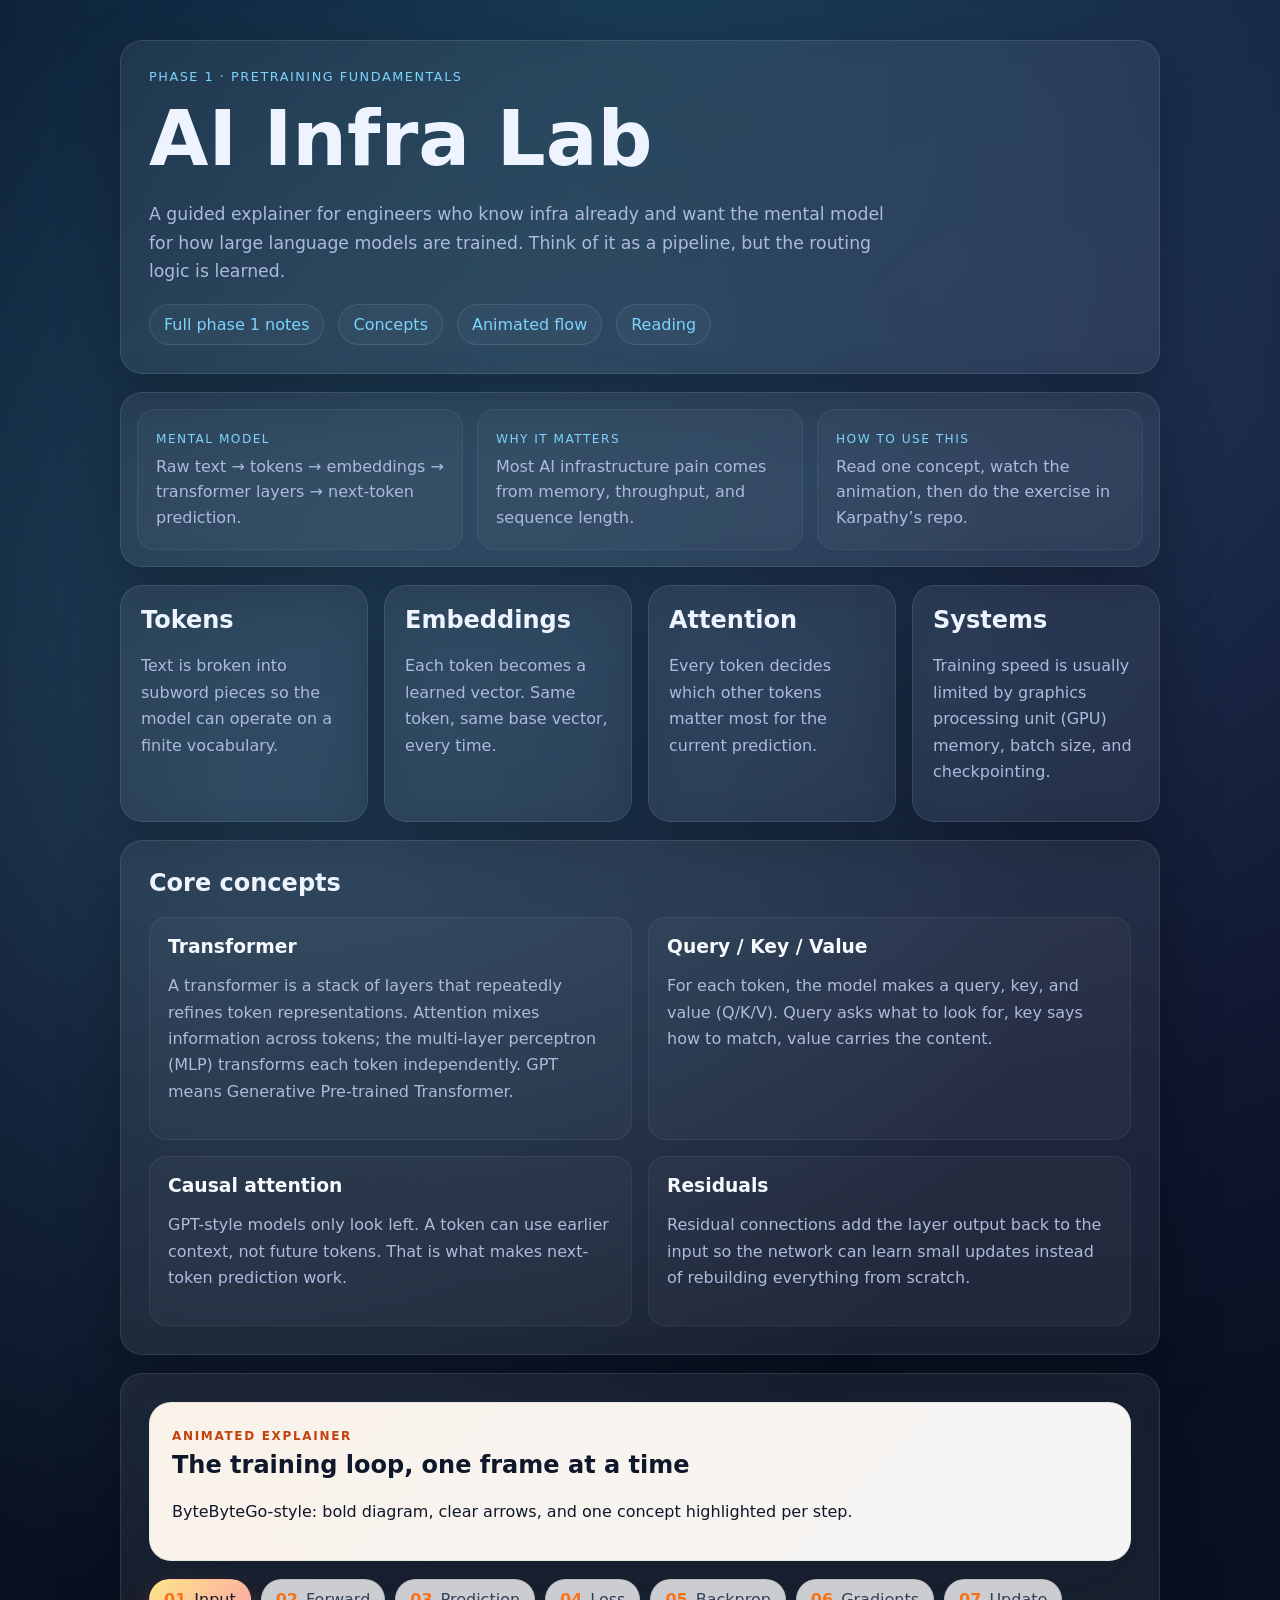
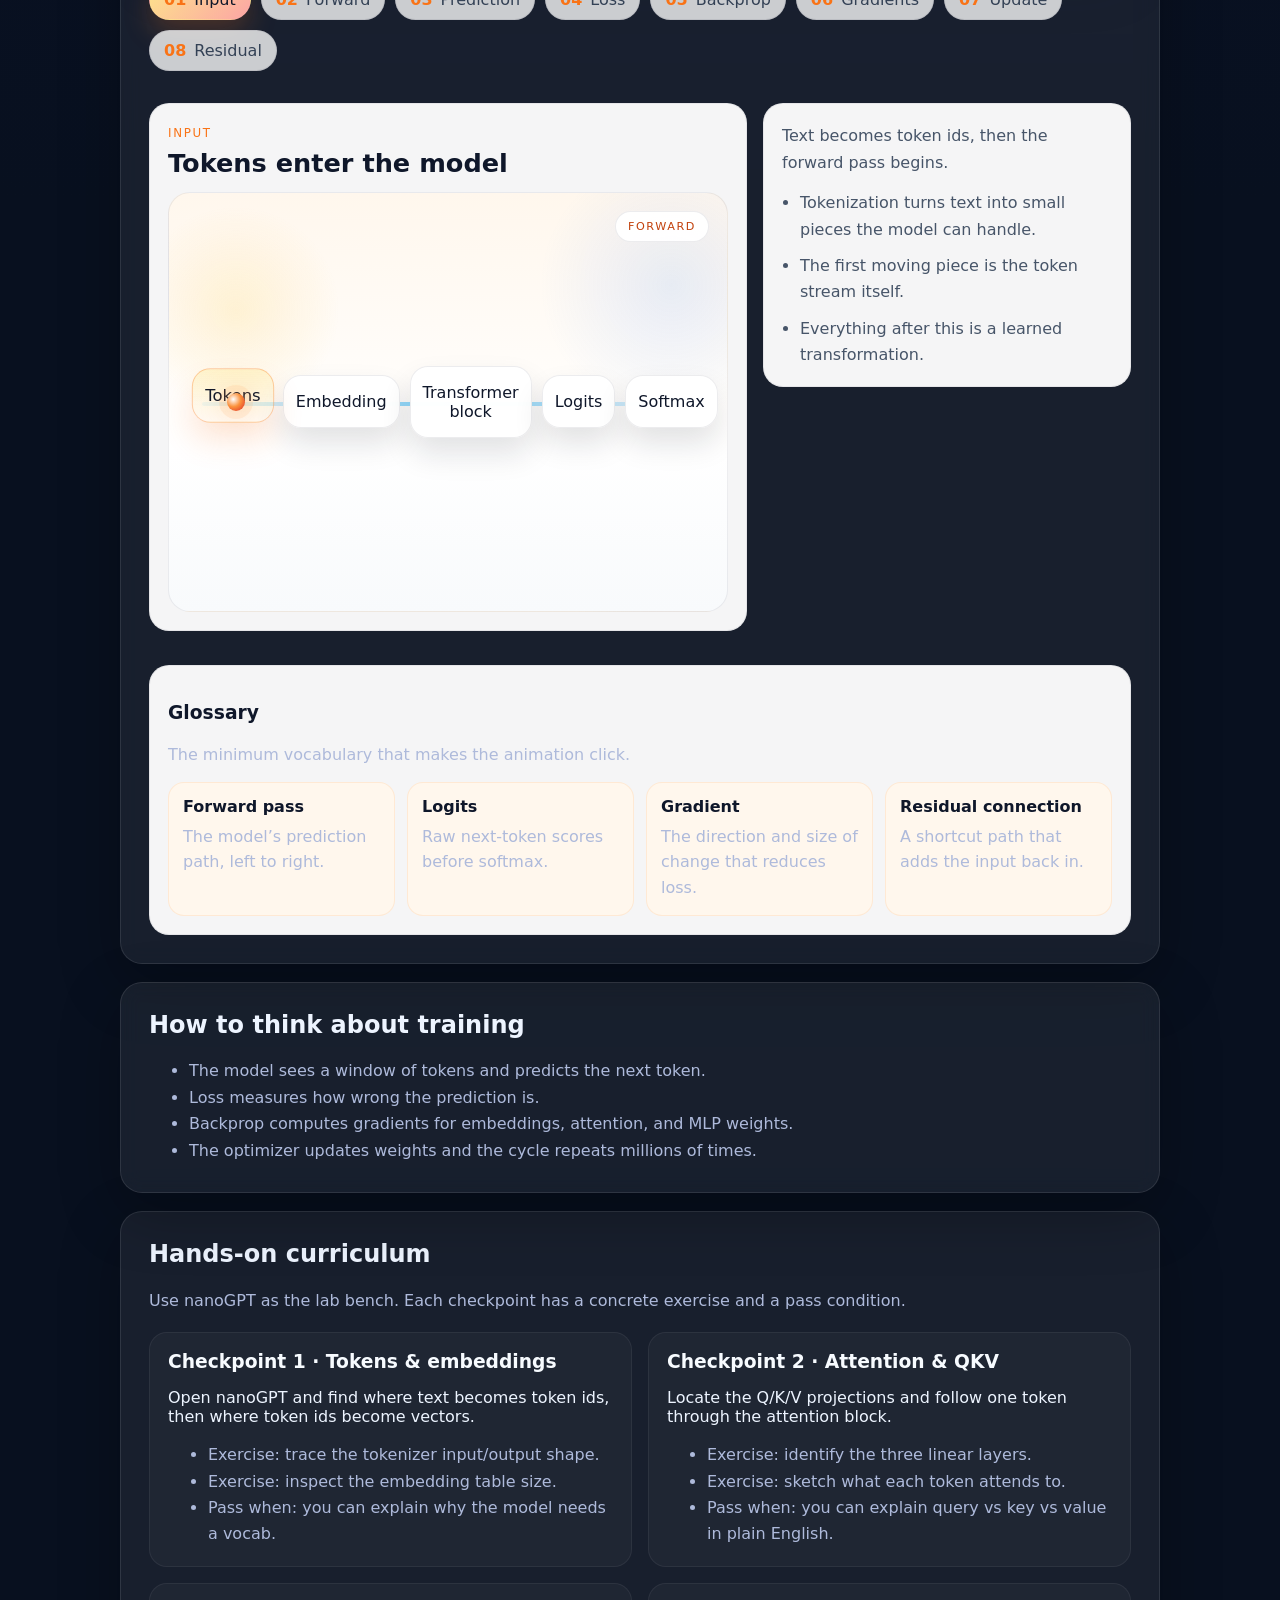
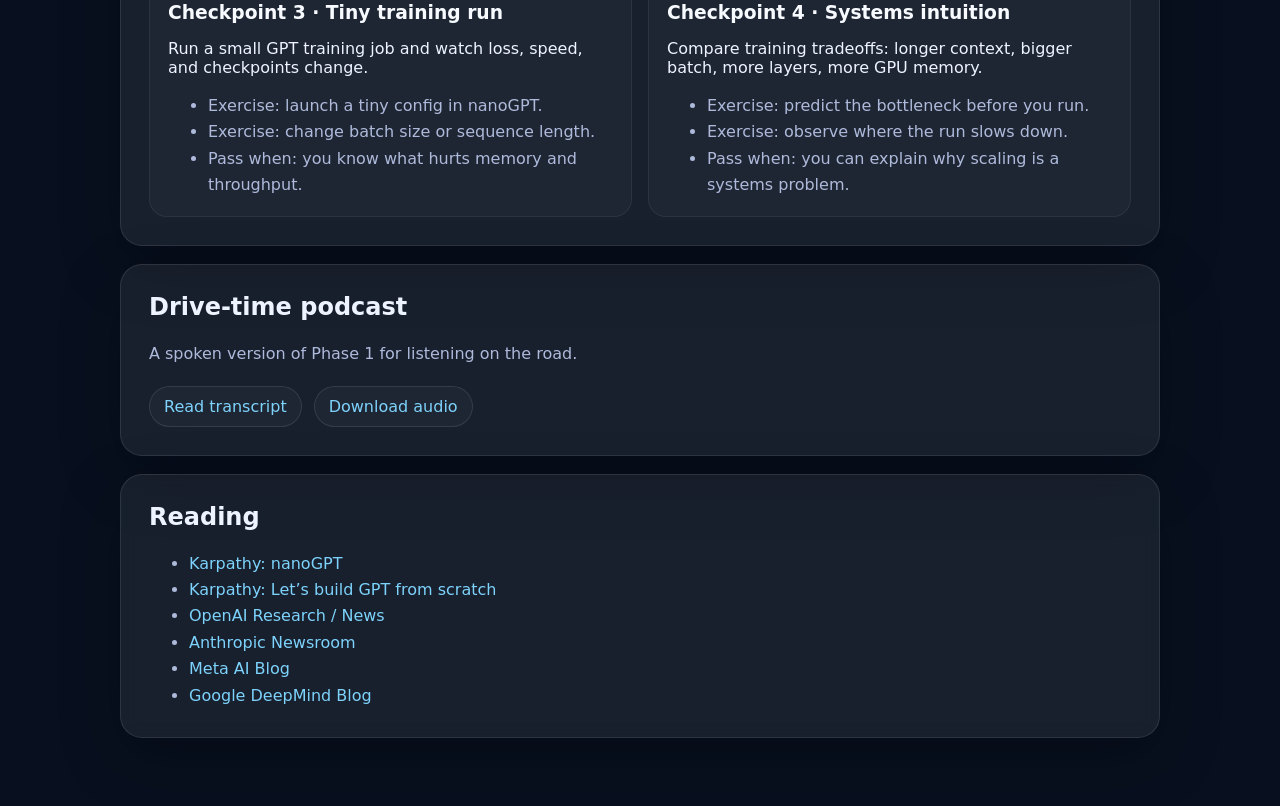
==== commit e400b066: "Merge pull request #2 from venkata91/feature/bytebytego-style-animation feat: polish the training an" ====
--- a/index.html
+++ b/index.html
@@ -4,137 +4,237 @@
     <meta charset="utf-8" />
     <meta name="viewport" content="width=device-width, initial-scale=1" />
     <title>AI Infra Lab</title>
-    <link rel="preconnect" href="https://fonts.googleapis.com" />
-    <link rel="preconnect" href="https://fonts.gstatic.com" crossorigin />
-    <link rel="stylesheet" href="https://fonts.googleapis.com/css2?family=Caveat:wght@600;700&amp;family=Patrick+Hand&amp;display=swap" />
     <link rel="stylesheet" href="styles.css" />
   </head>
   <body>
-    <svg width="0" height="0" style="position:absolute" aria-hidden="true">
-      <defs>
-        <filter id="sketch" x="-2%" y="-2%" width="104%" height="104%">
-          <feTurbulence type="fractalNoise" baseFrequency="0.02" numOctaves="2" seed="3"/>
-          <feDisplacementMap in="SourceGraphic" scale="1.4"/>
-        </filter>
-      </defs>
-    </svg>
     <main class="shell">
-      <nav class="phase-nav" aria-label="Phase navigation">
-        <a href="index.html" class="is-active">Home</a>
-        <a href="basics.html">Basics</a>
-        <a href="phase-1.html">Phase 1</a>
-        <a href="phase-2.html">Phase 2</a>
-        <a href="phase-3.html">Phase 3</a>
-        <a href="phase-4.html">Phase 4</a>
-      </nav>
-
       <header class="hero">
-        <p class="kicker">A 5-phase journey for infra engineers</p>
+        <p class="kicker">Phase 1 · Pretraining fundamentals</p>
         <h1>AI Infra Lab</h1>
         <p class="lede">
-          From the building blocks of a neural network to the systems that train and serve frontier models.
-          Each phase has a tight scope, a time budget, and ends with a concrete deliverable.
+          A guided explainer for engineers who know infra already and want the mental model for how large language models are trained.
+          Think of it as a pipeline, but the routing logic is learned.
         </p>
+        <div class="hero-links">
+          <a href="content/phase-1.md">Full phase 1 notes</a>
+          <a href="#concepts">Concepts</a>
+          <a href="#animation">Animated flow</a>
+          <a href="#reading">Reading</a>
+        </div>
       </header>
 
       <section class="summary-strip">
         <div>
           <span class="label">Mental model</span>
-          <p>Basics &rarr; pretraining &rarr; scale &rarr; inference &rarr; trade-offs.</p>
+          <p>Raw text → tokens → embeddings → transformer layers → next-token prediction.</p>
+        </div>
+        <div>
+          <span class="label">Why it matters</span>
+          <p>Most AI infrastructure pain comes from memory, throughput, and sequence length.</p>
         </div>
         <div>
           <span class="label">How to use this</span>
-          <p>One phase per week or two. Read, watch, then ship the deliverable. No skipping.</p>
-        </div>
-        <div>
-          <span class="label">Why phases</span>
-          <p>Each phase is a sealed unit. You don&rsquo;t need the next one to put this one to work.</p>
-        </div>
-      </section>
-
-      <section>
+          <p>Read one concept, watch the animation, then do the exercise in Karpathy’s repo.</p>
+        </div>
+      </section>
+
+      <section class="grid" id="concepts">
+        <article class="card pulse">
+          <h2>Tokens</h2>
+          <p>Text is broken into subword pieces so the model can operate on a finite vocabulary.</p>
+        </article>
+        <article class="card pulse delay-1">
+          <h2>Embeddings</h2>
+          <p>Each token becomes a learned vector. Same token, same base vector, every time.</p>
+        </article>
+        <article class="card pulse delay-2">
+          <h2>Attention</h2>
+          <p>Every token decides which other tokens matter most for the current prediction.</p>
+        </article>
+        <article class="card pulse delay-3">
+          <h2>Systems</h2>
+          <p>Training speed is usually limited by graphics processing unit (GPU) memory, batch size, and checkpointing.</p>
+        </article>
+      </section>
+
+      <section class="lesson">
+        <h2>Core concepts</h2>
+        <div class="lesson-grid">
+          <article>
+            <h3>Transformer</h3>
+            <p>
+              A transformer is a stack of layers that repeatedly refines token representations.
+              Attention mixes information across tokens; the multi-layer perceptron (MLP) transforms each token independently.
+              GPT means Generative Pre-trained Transformer.
+            </p>
+          </article>
+          <article>
+            <h3>Query / Key / Value</h3>
+            <p>
+              For each token, the model makes a query, key, and value (Q/K/V).
+              Query asks what to look for, key says how to match, value carries the content.
+            </p>
+          </article>
+          <article>
+            <h3>Causal attention</h3>
+            <p>
+              GPT-style models only look left. A token can use earlier context, not future tokens.
+              That is what makes next-token prediction work.
+            </p>
+          </article>
+          <article>
+            <h3>Residuals</h3>
+            <p>
+              Residual connections add the layer output back to the input so the network can learn
+              small updates instead of rebuilding everything from scratch.
+            </p>
+          </article>
+        </div>
+      </section>
+
+      <section class="animation-panel" id="animation">
+        <div class="panel-heading bytebytego-heading">
+          <span class="section-tag">Animated explainer</span>
+          <h2>The training loop, one frame at a time</h2>
+          <p>ByteByteGo-style: bold diagram, clear arrows, and one concept highlighted per step.</p>
+        </div>
+
+        <div class="storyboard" data-storyboard>
+          <div class="stage-strip" aria-label="Training pipeline stages">
+            <button class="stage-pill is-active" data-stage-pill><span>01</span> Input</button>
+            <button class="stage-pill" data-stage-pill><span>02</span> Forward</button>
+            <button class="stage-pill" data-stage-pill><span>03</span> Prediction</button>
+            <button class="stage-pill" data-stage-pill><span>04</span> Loss</button>
+            <button class="stage-pill" data-stage-pill><span>05</span> Backprop</button>
+            <button class="stage-pill" data-stage-pill><span>06</span> Gradients</button>
+            <button class="stage-pill" data-stage-pill><span>07</span> Update</button>
+            <button class="stage-pill" data-stage-pill><span>08</span> Residual</button>
+          </div>
+
+          <div class="storyboard-layout">
+            <div class="diagram-card">
+              <div class="diagram-heading">
+                <span class="diagram-kicker" data-current-stage>Input</span>
+                <h3 data-current-title>Tokens enter the model</h3>
+              </div>
+
+              <div class="pipeline-diagram" data-mode="forward">
+                <div class="diagram-lane lane-forward" aria-hidden="true"></div>
+                <div class="diagram-lane lane-backward" aria-hidden="true"></div>
+                <div class="diagram-lane lane-residual" aria-hidden="true"></div>
+
+                <div class="diagram-nodes">
+                  <div class="diagram-node node-input">Tokens</div>
+                  <div class="diagram-node node-embed">Embedding</div>
+                  <div class="diagram-node node-block">Transformer block</div>
+                  <div class="diagram-node node-logits">Logits</div>
+                  <div class="diagram-node node-softmax">Softmax</div>
+                </div>
+
+                <div class="diagram-packet packet-main"></div>
+                <div class="diagram-packet packet-backward"></div>
+                <div class="diagram-packet packet-residual"></div>
+                <div class="diagram-badge" data-current-badge>forward</div>
+              </div>
+            </div>
+
+            <aside class="detail-card">
+              <p data-current-copy>Text becomes token ids, then the forward pass begins.</p>
+              <ul data-current-bullets></ul>
+            </aside>
+          </div>
+
+          <div class="glossary">
+            <div class="panel-heading compact">
+              <h3>Glossary</h3>
+              <p>The minimum vocabulary that makes the animation click.</p>
+            </div>
+            <div class="glossary-grid">
+              <div><strong>Forward pass</strong><p>The model’s prediction path, left to right.</p></div>
+              <div><strong>Logits</strong><p>Raw next-token scores before softmax.</p></div>
+              <div><strong>Gradient</strong><p>The direction and size of change that reduces loss.</p></div>
+              <div><strong>Residual connection</strong><p>A shortcut path that adds the input back in.</p></div>
+            </div>
+          </div>
+        </div>
+      </section>
+
+      <section class="lesson">
+        <h2>How to think about training</h2>
+        <ul>
+          <li>The model sees a window of tokens and predicts the next token.</li>
+          <li>Loss measures how wrong the prediction is.</li>
+          <li>Backprop computes gradients for embeddings, attention, and MLP weights.</li>
+          <li>The optimizer updates weights and the cycle repeats millions of times.</li>
+        </ul>
+      </section>
+
+      <section class="curriculum">
         <div class="panel-heading">
-          <h2>The five phases</h2>
-          <p>Click any card to dive in.</p>
-        </div>
-        <div class="phase-grid">
-          <a class="phase-card" href="basics.html">
-            <span class="phase-num">Basics</span>
-            <h3>Building blocks</h3>
-            <p>Neuron, layer, model, parameters, forward / backward, gradient descent, optimizers, regularization. The foundation under every architecture.</p>
-            <div class="phase-meta">
-              <div><strong>LOE</strong><span>4&ndash;6 hours</span></div>
-              <div><strong>Time</strong><span>a few sittings</span></div>
-              <div><strong>Deliverable</strong><span>explain backprop without notes</span></div>
-            </div>
-          </a>
-
-          <a class="phase-card" href="phase-1.html">
-            <span class="phase-num">Phase 1</span>
-            <h3>Pretraining fundamentals</h3>
-            <p>Tokens, datasets, loaders, batching, optimizer, checkpoints, GPU basics. Enough to read nanoGPT end to end and run it.</p>
-            <div class="phase-meta">
-              <div><strong>LOE</strong><span>8&ndash;12 hours</span></div>
-              <div><strong>Time</strong><span>1 week</span></div>
-              <div><strong>Deliverable</strong><span>tiny GPT training loop, every component explained</span></div>
-            </div>
-          </a>
-
-          <a class="phase-card" href="phase-2.html">
-            <span class="phase-num">Phase 2</span>
-            <h3>Pretraining systems + scale</h3>
-            <p>Distributed training, sharding, checkpoint recovery, throughput, failure modes. When one GPU is not enough.</p>
-            <div class="phase-meta">
-              <div><strong>LOE</strong><span>12&ndash;16 hours</span></div>
-              <div><strong>Time</strong><span>1&ndash;2 weeks</span></div>
-              <div><strong>Deliverable</strong><span>training stack that handles larger data &amp; longer runs</span></div>
-            </div>
-          </a>
-
-          <a class="phase-card" href="phase-3.html">
-            <span class="phase-num">Phase 3</span>
-            <h3>Inference fundamentals</h3>
-            <p>Serving architecture, latency, batching, KV cache, quantization, autoscaling. From a trained model to a production endpoint.</p>
-            <div class="phase-meta">
-              <div><strong>LOE</strong><span>10&ndash;14 hours</span></div>
-              <div><strong>Time</strong><span>1 week</span></div>
-              <div><strong>Deliverable</strong><span>served open model with measured latency / throughput</span></div>
-            </div>
-          </a>
-
-          <a class="phase-card" href="phase-4.html">
-            <span class="phase-num">Phase 4</span>
-            <h3>Training &rarr; Inference trade-offs</h3>
-            <p>How pretraining choices ripple through serving cost and quality. Distillation, MoE, quantization-aware training, right-sizing.</p>
-            <div class="phase-meta">
-              <div><strong>LOE</strong><span>6&ndash;10 hours</span></div>
-              <div><strong>Time</strong><span>1 week</span></div>
-              <div><strong>Deliverable</strong><span>2&ndash;3 model / config comparison report</span></div>
-            </div>
-          </a>
-        </div>
-      </section>
-
-      <section class="cadence">
-        <h2>Accountability cadence</h2>
-        <ul>
-          <li><strong>Weekly checkpoint</strong> &mdash; what shipped, what&rsquo;s blocked, what&rsquo;s next.</li>
-          <li><strong>Cut scope, don&rsquo;t add complexity</strong> &mdash; if you slip a week, reduce ambition before adding tools.</li>
-          <li><strong>Every phase ends with an artifact</strong> &mdash; running code, a benchmark, or a one-pager. Not just notes.</li>
-          <li><strong>Phases are independent</strong> &mdash; you can dip into Phase 3 if inference is what&rsquo;s pressing, even if Phase 2 is half-done.</li>
-        </ul>
+          <h2>Hands-on curriculum</h2>
+          <p>Use nanoGPT as the lab bench. Each checkpoint has a concrete exercise and a pass condition.</p>
+        </div>
+
+        <div class="curriculum-grid">
+          <article>
+            <h3>Checkpoint 1 · Tokens & embeddings</h3>
+            <p>Open nanoGPT and find where text becomes token ids, then where token ids become vectors.</p>
+            <ul>
+              <li>Exercise: trace the tokenizer input/output shape.</li>
+              <li>Exercise: inspect the embedding table size.</li>
+              <li>Pass when: you can explain why the model needs a vocab.</li>
+            </ul>
+          </article>
+          <article>
+            <h3>Checkpoint 2 · Attention & QKV</h3>
+            <p>Locate the Q/K/V projections and follow one token through the attention block.</p>
+            <ul>
+              <li>Exercise: identify the three linear layers.</li>
+              <li>Exercise: sketch what each token attends to.</li>
+              <li>Pass when: you can explain query vs key vs value in plain English.</li>
+            </ul>
+          </article>
+          <article>
+            <h3>Checkpoint 3 · Tiny training run</h3>
+            <p>Run a small GPT training job and watch loss, speed, and checkpoints change.</p>
+            <ul>
+              <li>Exercise: launch a tiny config in nanoGPT.</li>
+              <li>Exercise: change batch size or sequence length.</li>
+              <li>Pass when: you know what hurts memory and throughput.</li>
+            </ul>
+          </article>
+          <article>
+            <h3>Checkpoint 4 · Systems intuition</h3>
+            <p>Compare training tradeoffs: longer context, bigger batch, more layers, more GPU memory.</p>
+            <ul>
+              <li>Exercise: predict the bottleneck before you run.</li>
+              <li>Exercise: observe where the run slows down.</li>
+              <li>Pass when: you can explain why scaling is a systems problem.</li>
+            </ul>
+          </article>
+        </div>
+      </section>
+
+      <section class="podcast">
+        <div class="panel-heading">
+          <h2>Drive-time podcast</h2>
+          <p>A spoken version of Phase 1 for listening on the road.</p>
+        </div>
+        <div class="podcast-links">
+          <a href="content/phase-1-podcast.txt">Read transcript</a>
+          <a href="media/phase-1-podcast.m4a">Download audio</a>
+        </div>
       </section>
 
       <section class="sources" id="reading">
-        <h2>Source material across phases</h2>
+        <h2>Reading</h2>
         <ul>
           <li><a href="https://github.com/karpathy/nanoGPT" target="_blank" rel="noreferrer">Karpathy: nanoGPT</a></li>
-          <li><a href="https://www.youtube.com/watch?v=kCc8FmEb1nY" target="_blank" rel="noreferrer">Karpathy: Let&rsquo;s build GPT from scratch</a></li>
-          <li><a href="https://www.youtube.com/@AndrejKarpathy" target="_blank" rel="noreferrer">Karpathy YouTube channel</a></li>
-          <li><a href="https://openai.com/news/research/" target="_blank" rel="noreferrer">OpenAI research / news</a></li>
-          <li><a href="https://www.anthropic.com/news" target="_blank" rel="noreferrer">Anthropic newsroom</a></li>
-          <li><a href="https://ai.meta.com/blog/" target="_blank" rel="noreferrer">Meta AI blog</a></li>
-          <li><a href="https://deepmind.google/blog/" target="_blank" rel="noreferrer">Google DeepMind blog</a></li>
+          <li><a href="https://www.youtube.com/watch?v=kCc8FmEb1nY" target="_blank" rel="noreferrer">Karpathy: Let’s build GPT from scratch</a></li>
+          <li><a href="https://openai.com/news/research/" target="_blank" rel="noreferrer">OpenAI Research / News</a></li>
+          <li><a href="https://www.anthropic.com/news" target="_blank" rel="noreferrer">Anthropic Newsroom</a></li>
+          <li><a href="https://ai.meta.com/blog/" target="_blank" rel="noreferrer">Meta AI Blog</a></li>
+          <li><a href="https://deepmind.google/blog/" target="_blank" rel="noreferrer">Google DeepMind Blog</a></li>
         </ul>
       </section>
     </main>
--- a/styles.css
+++ b/styles.css
@@ -1,196 +1,85 @@
-/* === Comic-notebook theme === */
 :root {
-  color-scheme: light;
-  --bg: #fbf3e2;
-  --bg-soft: #fff8ec;
-  --paper: #ffffff;
-  --paper-tint: #fffaf0;
-  --ink: #1f2547;
-  --ink-soft: #4a5680;
-  --ink-faint: #6b7290;
-  --blue: #3a55c4;
-  --blue-deep: #2a3f9a;
-  --blue-soft: rgba(58, 85, 196, 0.18);
-  --blue-bg: rgba(58, 85, 196, 0.08);
-  --orange: #ee8a30;
-  --orange-deep: #d6741e;
-  --orange-soft: rgba(238, 138, 48, 0.22);
-  --orange-bg: rgba(238, 138, 48, 0.08);
-  --line: #2a3a8a;
-  --line-faint: rgba(42, 58, 138, 0.20);
-  --shadow: 4px 4px 0 rgba(31, 37, 71, 0.07);
-  --shadow-strong: 6px 6px 0 rgba(31, 37, 71, 0.10);
-  --hand: 'Patrick Hand', 'Kalam', 'Comic Neue', system-ui, sans-serif;
-  --cursive: 'Caveat', 'Patrick Hand', cursive;
+  color-scheme: dark;
+  --bg: #08101f;
+  --panel: rgba(255, 255, 255, 0.065);
+  --panel-strong: rgba(8, 16, 31, 0.72);
+  --text: #edf4ff;
+  --muted: #aebadb;
+  --accent: #7dd3fc;
+  --accent-2: #a78bfa;
+  --line: rgba(255, 255, 255, 0.1);
+  --shadow: 0 20px 60px rgba(0, 0, 0, 0.28);
 }
 
 * { box-sizing: border-box; }
 html { scroll-behavior: smooth; }
-
 body {
   margin: 0;
-  font-family: var(--hand);
-  font-size: 18px;
-  line-height: 1.55;
-  color: var(--ink);
+  font-family: ui-sans-serif, system-ui, -apple-system, BlinkMacSystemFont, "Segoe UI", sans-serif;
   background:
-    radial-gradient(circle at 8% 8%, rgba(238, 138, 48, 0.10), transparent 30%),
-    radial-gradient(circle at 92% 6%, rgba(58, 85, 196, 0.10), transparent 30%),
-    radial-gradient(circle at 50% 100%, rgba(238, 138, 48, 0.05), transparent 40%),
-    var(--bg);
-  background-attachment: fixed;
-}
-
-body::before {
-  content: "";
-  position: fixed;
-  inset: 0;
-  background-image: radial-gradient(rgba(31, 37, 71, 0.05) 1px, transparent 1px);
-  background-size: 22px 22px;
-  pointer-events: none;
-  z-index: -1;
-  opacity: 0.65;
-}
-
-a {
-  color: var(--blue);
-  text-decoration: none;
-  border-bottom: 2px dotted var(--line-faint);
-  padding-bottom: 1px;
-}
-a:hover { color: var(--orange-deep); border-bottom-color: var(--orange); }
-
-/* === Layout shell === */
+    radial-gradient(circle at top, rgba(45, 212, 191, 0.18), transparent 30%),
+    radial-gradient(circle at 20% 20%, rgba(125, 211, 252, 0.18), transparent 24%),
+    radial-gradient(circle at 80% 10%, rgba(167, 139, 250, 0.12), transparent 28%),
+    linear-gradient(180deg, #0b1330, var(--bg) 45%);
+  color: var(--text);
+}
+
+a { color: var(--accent); text-decoration: none; }
+a:hover { text-decoration: underline; }
+
 .shell {
-  width: min(1100px, calc(100% - 32px));
+  width: min(1040px, calc(100% - 32px));
   margin: 0 auto;
   padding: 40px 0 68px;
 }
-
-/* === Panel / paper-card base === */
-.hero, .lesson, .sources, .animation-panel, .curriculum {
-  background: var(--paper);
-  border: 2.5px solid var(--line);
-  border-radius: 26px;
+.hero, .lesson, .sources, .card, .summary-strip, .animation-panel {
+  border: 1px solid var(--line);
+  background: var(--panel);
+  backdrop-filter: blur(10px);
+  border-radius: 22px;
   box-shadow: var(--shadow);
-  padding: 30px 34px;
-}
-.hero { margin-bottom: 20px; }
-
-/* === Typography === */
-h1, h2, h3, .kicker, .label, .sub-heading {
-  font-family: var(--cursive);
-  letter-spacing: 0.5px;
-  font-weight: 700;
-}
-
-.hero h1 {
-  margin: 0;
-  color: var(--blue);
-  font-size: clamp(3rem, 9vw, 5.6rem);
-  line-height: 1.0;
-  letter-spacing: 1px;
-}
-h2 {
-  font-size: 2.4rem;
-  color: var(--blue);
-  margin: 0 0 8px;
-  line-height: 1.05;
-}
-h3 {
-  font-size: 1.7rem;
-  color: var(--blue-deep);
-  margin: 0 0 8px;
-  line-height: 1.1;
-}
-
-.kicker {
-  margin: 0 0 6px;
-  color: var(--orange);
-  font-size: 1.35rem;
-  text-transform: none;
-  letter-spacing: 0;
-}
-.lede {
-  max-width: 70ch;
-  color: var(--ink-soft);
-  font-size: 1.15rem;
-  line-height: 1.6;
-  margin: 8px 0 0;
-}
-
-p { margin: 6px 0; line-height: 1.6; font-size: 1.05rem; }
-.card p, .lesson p, .lesson li, .sources li, .panel-heading p {
-  color: var(--ink-soft);
-}
-
-/* === Hero links / pill buttons === */
-.hero-links { display: flex; gap: 10px; flex-wrap: wrap; margin-top: 18px; }
-.hero-links a, .more-link a {
-  padding: 9px 18px;
-  border-radius: 999px;
-  border: 2.5px solid var(--line);
-  background: var(--paper-tint);
-  font-family: var(--hand);
-  font-size: 1.1rem;
-  color: var(--blue);
-  border-bottom-style: solid;
-}
-.hero-links a:hover, .more-link a:hover {
-  background: var(--orange-bg);
-  border-color: var(--orange);
-  color: var(--orange-deep);
-  transform: translate(-1px, -1px);
-  box-shadow: 2px 2px 0 rgba(31, 37, 71, 0.08);
-}
-
-/* === Summary strip === */
+}
+.hero, .lesson, .sources, .animation-panel { padding: 28px; }
+.hero h1 { margin: 0; font-size: clamp(2.6rem, 8vw, 4.8rem); }
+.kicker { margin: 0 0 10px; color: var(--accent); text-transform: uppercase; letter-spacing: .12em; font-size: .8rem; }
+.lede { max-width: 68ch; color: var(--muted); font-size: 1.08rem; line-height: 1.65; }
+.hero-links { display: flex; gap: 14px; flex-wrap: wrap; margin-top: 18px; }
+.hero-links a {
+  padding: 10px 14px;
+  border-radius: 999px;
+  border: 1px solid var(--line);
+  background: rgba(255,255,255,0.03);
+}
+
 .summary-strip {
   display: grid;
   grid-template-columns: repeat(3, minmax(0, 1fr));
   gap: 14px;
-  padding: 18px;
-  margin: 20px 0;
-  background: var(--paper);
-  border: 2.5px solid var(--line);
-  border-radius: 24px;
-  box-shadow: var(--shadow);
+  padding: 16px;
+  margin: 18px 0;
 }
 .summary-strip > div {
   padding: 18px;
   border-radius: 18px;
-  background: var(--bg-soft);
-  border: 2px dashed var(--line-faint);
+  background: rgba(255, 255, 255, 0.03);
+  border: 1px solid rgba(255, 255, 255, 0.06);
 }
 .label {
   display: inline-block;
-  margin-bottom: 6px;
-  color: var(--orange);
-  font-size: 1.25rem;
-  text-transform: none;
-  letter-spacing: 0;
-}
-.summary-strip p { margin: 0; color: var(--ink-soft); line-height: 1.55; }
-
-/* === Concepts grid (LLM-specific cards) === */
-.grid {
-  display: grid;
-  grid-template-columns: repeat(4, minmax(0, 1fr));
-  gap: 16px;
-  margin: 20px 0;
-}
-.card {
-  padding: 22px;
-  min-height: 150px;
-  background: var(--paper);
-  border: 2.5px solid var(--line);
-  border-radius: 22px;
-  box-shadow: var(--shadow);
-}
-.card h2 { font-size: 1.9rem; margin: 0 0 6px; color: var(--blue); }
-
-/* === Lesson grids === */
-.lesson { margin: 20px 0; }
+  margin-bottom: 8px;
+  color: var(--accent);
+  font-size: 0.76rem;
+  text-transform: uppercase;
+  letter-spacing: 0.12em;
+}
+.summary-strip p { margin: 0; color: var(--muted); line-height: 1.6; }
+
+.grid { display: grid; grid-template-columns: repeat(4, minmax(0, 1fr)); gap: 16px; margin: 18px 0; }
+.card { padding: 20px; min-height: 150px; }
+.card h2, .lesson h2, .sources h2, .panel-heading h2 { margin-top: 0; }
+.card p, .lesson p, .lesson li, .sources li, .panel-heading p, .lane p { color: var(--muted); line-height: 1.65; }
+.lesson ul, .sources ul { margin-bottom: 0; }
+
 .lesson-grid {
   display: grid;
   grid-template-columns: repeat(2, minmax(0, 1fr));
@@ -198,346 +87,227 @@
 }
 .lesson-grid article,
 .curriculum article {
-  padding: 18px 22px;
-  border-radius: 20px;
-  background: var(--paper-tint);
-  border: 2px solid var(--line-faint);
-}
-.curriculum { margin: 20px 0; }
+  padding: 18px;
+  border-radius: 18px;
+  background: rgba(255,255,255,0.03);
+  border: 1px solid rgba(255,255,255,0.06);
+}
+.lesson-grid h3, .curriculum h3 { margin: 0 0 8px; color: #f7fbff; }
+.curriculum {
+  margin: 18px 0;
+  padding: 28px;
+  border-radius: 22px;
+  border: 1px solid var(--line);
+  background: var(--panel);
+  box-shadow: var(--shadow);
+}
 .curriculum-grid {
   display: grid;
   grid-template-columns: repeat(2, minmax(0, 1fr));
   gap: 16px;
 }
-.curriculum ul, .lesson ul, .sources ul {
-  margin: 12px 0 0;
-  color: var(--ink-soft);
-  line-height: 1.6;
-  padding-left: 22px;
-}
-.lesson li, .curriculum li, .sources li {
-  margin-bottom: 4px;
-}
-
-/* === Fundamentals === */
-.fundamentals { margin: 20px 0; }
-.fundamentals .sub-heading {
-  margin: 22px 0 12px;
-  color: var(--orange);
-  font-size: 1.5rem;
-  letter-spacing: 0;
-  text-transform: none;
-}
-.fundamentals-grid { grid-template-columns: repeat(3, minmax(0, 1fr)); }
-
-.fundamentals-grid article code,
-.fundamentals-grid code,
-code.inline {
+.curriculum ul { margin: 12px 0 0; color: var(--muted); line-height: 1.65; }
+
+.animation-panel { margin: 18px 0; overflow: hidden; }
+.panel-heading { margin-bottom: 18px; }
+.bytebytego-heading {
+  padding: 22px 22px 18px;
+  border-radius: 22px;
+  background: linear-gradient(135deg, rgba(255,247,237,0.98), rgba(255,255,255,0.96));
+  color: #0f172a;
+  border: 1px solid rgba(15,23,42,0.06);
+  box-shadow: 0 22px 54px rgba(15,23,42,0.16);
+}
+.bytebytego-heading h2, .bytebytego-heading p { color: #0f172a; }
+.bytebytego-heading p { max-width: 72ch; }
+.section-tag {
+  display: inline-flex;
+  align-items: center;
+  gap: 8px;
+  margin-bottom: 8px;
+  color: #c2410c;
+  text-transform: uppercase;
+  letter-spacing: .14em;
+  font-size: .75rem;
+  font-weight: 700;
+}
+.panel-heading.compact { margin-bottom: 14px; }
+.podcast {
+  margin: 18px 0;
+  padding: 28px;
+  border-radius: 22px;
+  border: 1px solid var(--line);
+  background: var(--panel);
+  box-shadow: var(--shadow);
+}
+.podcast-links { display: flex; gap: 12px; flex-wrap: wrap; }
+.podcast-links a {
+  padding: 10px 14px;
+  border-radius: 999px;
+  border: 1px solid var(--line);
+  background: rgba(255,255,255,0.03);
+}
+.pipeline {
+  display: grid;
+  grid-template-columns: repeat(4, minmax(0, 1fr));
+  gap: 14px;
+}
+.stage-strip {
+  display: flex;
+  flex-wrap: wrap;
+  gap: 10px;
+  margin-bottom: 16px;
+}
+.stage-pill {
+  display: inline-flex;
+  align-items: center;
+  gap: 8px;
+  padding: 10px 14px;
+  border-radius: 999px;
+  border: 1px solid rgba(15,23,42,0.08);
+  background: rgba(255,255,255,0.78);
+  color: #334155;
+  font: inherit;
+  cursor: pointer;
+}
+.stage-pill span { color: #f97316; font-weight: 800; }
+.stage-pill.is-active {
+  color: #0f172a;
+  background: linear-gradient(135deg, #fde68a, #fca5a5);
+  border-color: transparent;
+  box-shadow: 0 12px 28px rgba(249,115,22,0.22);
+}
+.storyboard-layout {
+  display: grid;
+  grid-template-columns: 1.3fr .8fr;
+  gap: 16px;
+  align-items: start;
+}
+.diagram-card, .detail-card, .glossary {
+  border-radius: 20px;
+  background: rgba(255,255,255,0.96);
+  border: 1px solid rgba(15,23,42,0.07);
+  color: #0f172a;
+}
+.diagram-card { padding: 18px; }
+.detail-card { padding: 18px; position: sticky; top: 18px; }
+.diagram-heading { margin-bottom: 14px; }
+.diagram-kicker {
   display: inline-block;
-  margin-top: 8px;
-  padding: 3px 9px;
-  border-radius: 8px;
-  background: var(--blue-bg);
-  border: 1.5px dashed var(--blue-soft);
-  color: var(--blue-deep);
-  font-size: 0.92em;
-  font-family: ui-monospace, "SF Mono", Menlo, Consolas, monospace;
-}
-code.inline { padding: 1px 6px; margin-top: 0; font-size: 0.9em; }
-
-/* === Visualization panels === */
-.viz {
-  height: 130px;
-  margin: 0 0 14px;
-  padding: 8px;
-  border-radius: 16px;
-  background: var(--bg-soft);
-  border: 2px solid var(--line-faint);
+  margin-bottom: 8px;
+  color: #f97316;
+  font-size: .74rem;
+  text-transform: uppercase;
+  letter-spacing: .14em;
+}
+.diagram-heading h3 { margin: 0; font-size: clamp(1.4rem, 2vw, 2rem); }
+.pipeline-diagram {
+  position: relative;
+  min-height: 420px;
+  border-radius: 22px;
   overflow: hidden;
-  position: relative;
-}
-.viz-svg { width: 100%; height: 100%; display: block; }
-
-/* nodes / shapes */
-.v-node       { fill: var(--blue); }
-.v-node-output{ fill: var(--orange); }
-.v-node-back  { fill: var(--orange); }
-.v-node-neuron{
-  fill: var(--blue-bg);
-  stroke: var(--blue);
-  stroke-width: 2;
-}
-.v-edge-flow {
-  stroke: var(--blue);
-  stroke-width: 1.8;
-  fill: none;
-  stroke-linecap: round;
-  stroke-dasharray: 4 5;
-  animation: viz-flow 1.4s linear infinite;
-  opacity: 0.85;
-}
-.v-edge-flow-back {
-  stroke: var(--orange);
-  stroke-width: 1.8;
-  fill: none;
-  stroke-linecap: round;
-  stroke-dasharray: 4 5;
-  animation: viz-flow-back 1.4s linear infinite;
-  opacity: 0.85;
-}
-@keyframes viz-flow      { to { stroke-dashoffset: -18; } }
-@keyframes viz-flow-back { to { stroke-dashoffset:  18; } }
-
-.v-text {
-  fill: var(--ink-soft);
-  font-size: 12px;
-  font-family: var(--hand);
-}
-.v-text-cyan { fill: var(--blue); }
-.v-text-red  { fill: var(--orange-deep); }
-.v-text-strong {
-  fill: var(--blue-deep);
-  font-size: 14px;
-  font-family: var(--cursive);
-  font-weight: 700;
-}
-
-.v-axis {
-  stroke: var(--line-faint);
-  stroke-width: 1.2;
-  stroke-dasharray: 3 3;
-}
-.v-curve {
-  stroke: var(--blue);
-  stroke-width: 2;
-  fill: none;
-  stroke-linecap: round;
-}
-.v-curve-overfit {
-  stroke: var(--orange);
-  stroke-width: 1.8;
-  fill: none;
-  stroke-linecap: round;
-  stroke-linejoin: round;
-}
-.v-data { fill: var(--blue-deep); }
-
-.v-box {
-  fill: var(--blue-bg);
-  stroke: var(--blue);
-  stroke-width: 2;
-  animation: viz-box-pulse 2.2s ease-in-out infinite;
-}
-.v-box-back {
-  fill: var(--orange-bg);
-  stroke: var(--orange);
-  stroke-width: 2;
-  animation: viz-box-pulse 2.2s ease-in-out infinite;
-}
-@keyframes viz-box-pulse {
-  0%, 100% { opacity: 0.65; }
-  50% { opacity: 1; }
-}
-
-.v-weight {
-  fill: var(--blue-soft);
-  stroke: var(--blue);
-  stroke-width: 0.8;
-  animation: viz-weight 2.4s ease-in-out infinite;
-}
-@keyframes viz-weight {
-  0%, 100% { fill: var(--blue-soft); }
-  50%      { fill: var(--orange-soft); }
-}
-
-/* gradient-descent ball */
-.gd-ball { animation: gd-step 4s ease-out infinite; }
-@keyframes gd-step {
-  0%, 8%    { transform: translate(30px, 18px); }
-  14%, 24%  { transform: translate(60px, 50px); }
-  30%, 40%  { transform: translate(90px, 72px); }
-  46%, 56%  { transform: translate(110px, 84px); }
-  62%, 72%  { transform: translate(118px, 89px); }
-  78%, 100% { transform: translate(120px, 90px); }
-}
-
-/* learning-rate balls */
-.lr-small { animation: lr-small 3s ease-in-out infinite; }
-@keyframes lr-small {
-  0%   { transform: translate(10px, 22px); }
-  100% { transform: translate(20px, 36px); }
-}
-.lr-good { animation: lr-good 3s ease-in-out infinite; }
-@keyframes lr-good {
-  0%   { transform: translate(90px, 22px); }
-  60%  { transform: translate(110px, 50px); }
-  100% { transform: translate(118px, 56px); }
-}
-.lr-large { animation: lr-large 1.4s ease-in-out infinite; }
-@keyframes lr-large {
-  0%   { transform: translate(170px, 22px); }
-  25%  { transform: translate(226px, 28px); }
-  50%  { transform: translate(168px, 22px); }
-  75%  { transform: translate(228px, 24px); }
-  100% { transform: translate(170px, 22px); }
-}
-
-/* SGD contour map */
-.v-contour {
-  fill: none;
-  stroke: var(--blue-soft);
-  stroke-width: 1.2;
-}
-.v-target { fill: var(--orange); }
-.v-noisy-path {
-  stroke: var(--orange);
-  stroke-width: 1.4;
-  fill: none;
-  stroke-linecap: round;
-  stroke-dasharray: 220;
-  stroke-dashoffset: 220;
-  animation: sgd-draw 4.5s ease-in-out infinite;
-}
-@keyframes sgd-draw {
-  0% { stroke-dashoffset: 220; }
-  70%, 100% { stroke-dashoffset: 0; }
-}
-
-/* dropout cells */
-.drop-cell {
-  fill: var(--blue-bg);
-  stroke: var(--blue);
-  stroke-width: 2;
-}
-@keyframes drop-cycle {
-  0%, 78%, 100% {
-    fill: var(--blue-bg);
-    stroke: var(--blue);
-    opacity: 1;
-  }
-  84%, 94% {
-    fill: rgba(150, 150, 150, 0.05);
-    stroke: rgba(120, 130, 160, 0.4);
-    opacity: 0.4;
-  }
-}
-.drop-d0 { animation: drop-cycle 2.4s ease-in-out  0.0s infinite; }
-.drop-d1 { animation: drop-cycle 2.4s ease-in-out -1.7s infinite; }
-.drop-d2 { animation: drop-cycle 2.4s ease-in-out -0.5s infinite; }
-.drop-d3 { animation: drop-cycle 2.4s ease-in-out -2.2s infinite; }
-.drop-d4 { animation: drop-cycle 2.4s ease-in-out -1.1s infinite; }
-.drop-d5 { animation: drop-cycle 2.4s ease-in-out -0.8s infinite; }
-.drop-d6 { animation: drop-cycle 2.4s ease-in-out -0.3s infinite; }
-
-/* === Training-loop track === */
-.loop-track {
+  background:
+    radial-gradient(circle at 12% 28%, rgba(251,191,36,0.16), transparent 18%),
+    radial-gradient(circle at 90% 22%, rgba(59,130,246,0.12), transparent 22%),
+    linear-gradient(180deg, #fff7ed, #ffffff 62%, #f8fafc);
+  border: 1px solid rgba(15,23,42,0.07);
+}
+.diagram-lane {
+  position: absolute;
+  left: 6%;
+  right: 6%;
+  height: 4px;
+  border-radius: 999px;
+}
+.lane-forward { top: 50%; background: linear-gradient(90deg, rgba(125,211,252,0.15), rgba(125,211,252,0.95), rgba(125,211,252,0.15)); }
+.lane-backward { top: 58%; background: linear-gradient(90deg, rgba(248,113,113,0.15), rgba(248,113,113,0.95), rgba(248,113,113,0.15)); opacity: 0; }
+.lane-residual { top: 35%; left: 18%; right: 34%; background: linear-gradient(90deg, rgba(148,163,184,0.15), rgba(148,163,184,0.85), rgba(148,163,184,0.15)); opacity: 0; }
+.diagram-nodes {
+  position: absolute;
+  inset: 0;
+  display: grid;
+  grid-template-columns: repeat(5, 1fr);
+  align-items: center;
+  gap: 10px;
+  padding: 0 24px;
+}
+.diagram-node {
+  justify-self: center;
+  width: min(100%, 136px);
+  padding: 16px 12px;
+  text-align: center;
+  border-radius: 18px;
+  background: rgba(255,255,255,0.98);
+  border: 1px solid rgba(15,23,42,0.08);
+  color: #0f172a;
+  box-shadow: 0 16px 30px rgba(15,23,42,0.12);
+  transition: transform .35s ease, border-color .35s ease, background .35s ease, box-shadow .35s ease;
+}
+.diagram-node.is-active {
+  transform: translateY(-6px) scale(1.03);
+  border-color: rgba(249,115,22,0.32);
+  background: linear-gradient(180deg, rgba(253,230,138,0.35), rgba(254,215,170,0.14));
+  box-shadow: 0 18px 30px rgba(249,115,22,0.16);
+}
+.packet-main, .packet-backward, .packet-residual {
+  position: absolute;
+  width: 18px;
+  height: 18px;
+  border-radius: 999px;
+  top: 50%;
+  transform: translate(-50%, -50%);
+  transition: left .8s cubic-bezier(.2,.8,.2,1), top .8s cubic-bezier(.2,.8,.2,1), opacity .35s ease;
+}
+.packet-main {
+  left: 10%;
+  background: radial-gradient(circle at 35% 35%, #fff, #fb923c 45%, #dc2626 100%);
+  box-shadow: 0 0 0 8px rgba(251,146,60,0.11), 0 0 28px rgba(251,146,60,0.48);
+}
+.packet-backward {
+  top: 58%;
+  left: 90%;
+  opacity: 0;
+  background: radial-gradient(circle at 35% 35%, #fff, #f87171 45%, #b91c1c 100%);
+  box-shadow: 0 0 0 8px rgba(248,113,113,0.1), 0 0 28px rgba(248,113,113,0.45);
+}
+.packet-residual {
+  top: 35%;
+  left: 28%;
+  opacity: 0;
+  background: radial-gradient(circle at 35% 35%, #fff, #cbd5e1 45%, #64748b 100%);
+  box-shadow: 0 0 0 8px rgba(148,163,184,0.1), 0 0 24px rgba(148,163,184,0.35);
+}
+.pipeline-diagram[data-mode="backward"] .lane-forward { opacity: .18; }
+.pipeline-diagram[data-mode="backward"] .lane-backward { opacity: 1; }
+.pipeline-diagram[data-mode="backward"] .packet-main { opacity: 0; }
+.pipeline-diagram[data-mode="backward"] .packet-backward { opacity: 1; }
+.pipeline-diagram[data-mode="residual"] .lane-residual { opacity: 1; }
+.pipeline-diagram[data-mode="residual"] .packet-residual { opacity: 1; left: 43%; }
+.diagram-badge {
+  position: absolute;
+  right: 18px;
+  top: 18px;
+  padding: 8px 12px;
+  border-radius: 999px;
+  background: rgba(255,255,255,0.94);
+  border: 1px solid rgba(15,23,42,0.08);
+  color: #c2410c;
+  text-transform: uppercase;
+  letter-spacing: .14em;
+  font-size: .7rem;
+}
+.detail-card p { margin: 0; color: #475569; line-height: 1.7; }
+.detail-card ul {
+  margin: 14px 0 0;
+  padding-left: 18px;
+  color: #475569;
+  line-height: 1.65;
+}
+.detail-card li + li { margin-top: 10px; }
+.storyboard {
   display: flex;
-  align-items: stretch;
-  gap: 12px;
-  flex-wrap: wrap;
-  margin-top: 12px;
-}
-.loop-node {
-  flex: 1 1 200px;
-  padding: 14px 16px;
-  border-radius: 18px;
-  background: var(--paper-tint);
-  border: 2.5px solid var(--line-faint);
-  transition: transform .35s ease, border-color .35s ease, background .35s ease, box-shadow .35s ease;
-}
-.loop-node span {
-  display: inline-block;
-  margin-bottom: 4px;
-  font-family: var(--cursive);
-  font-size: 1.2rem;
-  color: var(--orange);
-  font-weight: 700;
-}
-.loop-node strong {
-  display: block;
-  font-size: 0.95rem;
-  color: var(--blue-deep);
-  font-family: ui-monospace, "SF Mono", Menlo, Consolas, monospace;
-}
-.loop-node p {
-  margin: 8px 0 0;
-  color: var(--ink-soft);
-  line-height: 1.5;
-  font-size: 1rem;
-}
-.loop-node.is-active {
-  transform: translate(-2px, -3px);
-  background: var(--orange-bg);
-  border-color: var(--orange);
-  box-shadow: var(--shadow);
-}
-.loop-arrow {
-  display: flex;
-  align-items: center;
-  justify-content: center;
-  color: var(--orange);
-  font-size: 1.7rem;
-  min-width: 16px;
-  font-weight: 700;
-}
-
-/* === Overfit callout === */
-.overfit-callout {
-  margin-top: 22px;
-  padding: 22px 24px;
-  border-radius: 20px;
-  background: linear-gradient(180deg, var(--orange-bg), var(--blue-bg));
-  border: 2.5px dashed var(--orange);
-}
-.overfit-callout h3 { margin: 0 0 8px; color: var(--blue-deep); }
-.overfit-callout p { margin: 6px 0 0; color: var(--ink-soft); line-height: 1.6; }
-.overfit-callout strong { color: var(--blue-deep); }
-
-.more-link { margin-top: 18px; }
-
-.overfit-viz {
-  height: 110px;
-  margin-bottom: 14px;
-  padding: 8px;
-  border-radius: 14px;
-  background: var(--paper-tint);
-  border: 2px dashed var(--line-faint);
-  overflow: hidden;
-}
-.v-loss-train {
-  stroke: var(--blue);
-  stroke-width: 2;
-  fill: none;
-  stroke-linecap: round;
-  stroke-dasharray: 240;
-  stroke-dashoffset: 240;
-  animation: sgd-draw 5s ease-out infinite;
-}
-.v-loss-val {
-  stroke: var(--orange);
-  stroke-width: 2;
-  fill: none;
-  stroke-linecap: round;
-  stroke-dasharray: 240;
-  stroke-dashoffset: 240;
-  animation: sgd-draw 5s ease-out 0.4s infinite;
-}
-.v-marker {
-  stroke: var(--orange-deep);
-  stroke-width: 1.4;
-  stroke-dasharray: 3 3;
-}
-
-/* === Storyboard / animated training pipeline === */
-.animation-panel { margin: 20px 0; overflow: hidden; }
-.panel-heading { margin-bottom: 18px; }
-.panel-heading.compact { margin-bottom: 14px; }
-
-.storyboard {
-  display: grid;
-  grid-template-columns: 1.35fr .9fr;
-  gap: 18px;
-  align-items: start;
+  flex-direction: column;
+  gap: 16px;
 }
 .storyboard-stageboard {
   display: grid;
@@ -546,92 +316,80 @@
 }
 .story-card {
   position: relative;
-  padding: 16px 18px;
+  padding: 16px;
   border-radius: 18px;
-  background: var(--paper-tint);
-  border: 2.5px solid var(--line-faint);
-  min-height: 144px;
+  background: rgba(255,255,255,0.035);
+  border: 1px solid rgba(255,255,255,0.06);
+  min-height: 146px;
   transition: transform .35s ease, border-color .35s ease, background .35s ease, box-shadow .35s ease;
 }
 .story-card span {
   display: inline-block;
-  margin-bottom: 6px;
-  color: var(--orange);
-  font-family: var(--cursive);
-  font-size: 1.2rem;
-  font-weight: 700;
-}
-.story-card strong, .signal-caption strong {
-  display: block;
-  font-size: 1.15rem;
-  color: var(--blue-deep);
-  font-family: var(--cursive);
-  font-weight: 700;
-}
-.story-card p, .signal-caption p, .glossary p {
-  margin: 6px 0 0;
-  color: var(--ink-soft);
-  line-height: 1.5;
-  font-size: 1rem;
-}
+  margin-bottom: 8px;
+  color: var(--accent);
+  font-size: .74rem;
+  text-transform: uppercase;
+  letter-spacing: .12em;
+}
+.story-card strong, .signal-caption strong { display: block; font-size: 1rem; color: #f7fbff; }
+.story-card p, .signal-caption p, .glossary p { margin: 8px 0 0; color: var(--muted); line-height: 1.6; }
 .story-card.is-active {
-  transform: translate(-2px, -4px);
-  background: var(--orange-bg);
-  border-color: var(--orange);
-  box-shadow: var(--shadow);
-}
-
+  transform: translateY(-4px);
+  background: linear-gradient(180deg, rgba(125,211,252,0.14), rgba(167,139,250,0.08));
+  border-color: rgba(125,211,252,0.35);
+  box-shadow: 0 16px 42px rgba(0,0,0,0.24);
+}
 .storyboard-visual {
   position: sticky;
   top: 18px;
   padding: 18px;
   border-radius: 20px;
-  background: var(--paper-tint);
-  border: 2.5px solid var(--line-faint);
-}
-
+  background: var(--panel-strong);
+  border: 1px solid rgba(255,255,255,0.07);
+}
 .signal-road {
   position: relative;
-  height: 160px;
-  margin-bottom: 14px;
-  border-radius: 16px;
+  height: 170px;
+  margin-bottom: 16px;
+  border-radius: 18px;
   overflow: hidden;
   background:
-    radial-gradient(circle at 20% 50%, var(--blue-bg), transparent 30%),
-    radial-gradient(circle at 80% 50%, var(--orange-bg), transparent 30%),
-    var(--bg-soft);
-  border: 2px dashed var(--line-faint);
+    radial-gradient(circle at 20% 50%, rgba(125,211,252,0.16), transparent 18%),
+    radial-gradient(circle at 80% 50%, rgba(167,139,250,0.12), transparent 18%),
+    linear-gradient(180deg, rgba(255,255,255,0.04), rgba(255,255,255,0.02));
 }
 .signal-road::before {
   content: "";
   position: absolute;
-  left: 26px; right: 26px; top: 50%;
-  height: 4px;
+  left: 26px;
+  right: 26px;
+  top: 50%;
+  height: 3px;
   transform: translateY(-50%);
-  background: linear-gradient(90deg, var(--blue-soft), var(--blue), var(--orange), var(--orange-soft));
-  border-radius: 4px;
+  background: linear-gradient(90deg, rgba(125,211,252,0.15), rgba(125,211,252,0.95), rgba(167,139,250,0.85), rgba(125,211,252,0.15));
+  filter: drop-shadow(0 0 12px rgba(125,211,252,0.35));
 }
 .signal-road::after {
   content: "forward";
   position: absolute;
-  left: 26px; top: 14px;
-  color: var(--blue);
-  font-family: var(--cursive);
-  font-size: 1.15rem;
-  font-weight: 700;
-  letter-spacing: 0;
-  text-transform: none;
+  left: 26px;
+  top: 18px;
+  color: rgba(125,211,252,0.7);
+  text-transform: uppercase;
+  letter-spacing: .16em;
+  font-size: .68rem;
 }
 .signal-road[data-mode="backward"]::before {
-  background: linear-gradient(90deg, var(--orange-soft), var(--orange), var(--blue), var(--blue-soft));
+  background: linear-gradient(90deg, rgba(248,113,113,0.15), rgba(248,113,113,0.95), rgba(167,139,250,0.8), rgba(248,113,113,0.15));
+  filter: drop-shadow(0 0 12px rgba(248,113,113,0.35));
 }
 .signal-road[data-mode="backward"]::after {
   content: "backprop";
-  color: var(--orange);
+  color: rgba(248,113,113,0.78);
 }
 .signal-road[data-mode="backward"] .signal-bead {
-  background: radial-gradient(circle at 35% 35%, #fff, var(--orange) 50%, var(--orange-deep) 100%);
-  box-shadow: 0 0 0 6px var(--orange-bg), 0 0 22px var(--orange-soft);
+  background: radial-gradient(circle at 35% 35%, #fff, #f87171 45%, #8b5cf6 100%);
+  box-shadow: 0 0 0 8px rgba(248,113,113,0.12), 0 0 36px rgba(248,113,113,0.45);
 }
 .signal-bead {
   position: absolute;
@@ -641,23 +399,22 @@
   height: 18px;
   border-radius: 999px;
   transform: translate(-50%, -50%);
-  background: radial-gradient(circle at 35% 35%, #fff, var(--blue) 50%, var(--blue-deep) 100%);
-  box-shadow: 0 0 0 6px var(--blue-bg), 0 0 22px var(--blue-soft);
-  transition: left .8s cubic-bezier(.2,.8,.2,1);
+  background: radial-gradient(circle at 35% 35%, #fff, #7dd3fc 45%, #6366f1 100%);
+  box-shadow: 0 0 0 8px rgba(125,211,252,0.12), 0 0 36px rgba(125,211,252,0.45);
+  transition: left .8s cubic-bezier(.2,.8,.2,1), top .8s cubic-bezier(.2,.8,.2,1), transform .8s cubic-bezier(.2,.8,.2,1);
 }
 .signal-caption {
-  padding: 14px 16px;
-  border-radius: 14px;
-  background: var(--paper);
-  border: 2px solid var(--line-faint);
-}
-
+  padding: 14px 15px;
+  border-radius: 16px;
+  background: rgba(255,255,255,0.03);
+  border: 1px solid rgba(255,255,255,0.06);
+}
 .glossary {
   margin-top: 18px;
   padding: 18px;
   border-radius: 20px;
-  background: var(--paper-tint);
-  border: 2px dashed var(--line-faint);
+  background: rgba(255,255,255,0.96);
+  border: 1px solid rgba(15,23,42,0.07);
 }
 .glossary-grid {
   display: grid;
@@ -666,235 +423,145 @@
 }
 .glossary-grid > div {
   padding: 14px;
-  border-radius: 14px;
-  background: var(--paper);
-  border: 2px solid var(--line-faint);
-}
-.glossary-grid strong {
+  border-radius: 16px;
+  background: #fff7ed;
+  border: 1px solid rgba(251,146,60,0.14);
+}
+.glossary-grid strong { display: block; margin-bottom: 6px; color: #0f172a; }
+.lane {
+  position: relative;
+  padding: 18px;
+  border-radius: 18px;
+  background: var(--panel-strong);
+  border: 1px solid rgba(255,255,255,0.07);
+  overflow: hidden;
+}
+.lane > span {
   display: block;
-  margin-bottom: 4px;
-  color: var(--blue-deep);
-  font-family: var(--cursive);
-  font-size: 1.3rem;
-  font-weight: 700;
-}
-
-/* === Decorative sparkle (used as ::before/::after on hero) === */
-.hero { position: relative; }
-.hero::before, .hero::after {
+  margin-bottom: 12px;
+  color: var(--accent);
+  font-size: 0.78rem;
+  text-transform: uppercase;
+  letter-spacing: 0.12em;
+}
+.track {
+  display: flex;
+  gap: 10px;
+  flex-wrap: wrap;
+  min-height: 108px;
+  align-content: flex-start;
+}
+.chip {
+  padding: 8px 12px;
+  border-radius: 999px;
+  background: linear-gradient(135deg, rgba(125,211,252,0.25), rgba(167,139,250,0.18));
+  border: 1px solid rgba(125,211,252,0.32);
+  animation: float 4.5s ease-in-out infinite;
+}
+.delay-1 { animation-delay: .4s; }
+.delay-2 { animation-delay: .8s; }
+.delay-3 { animation-delay: 1.2s; }
+.delay-4 { animation-delay: 1.6s; }
+
+.embed-bars {
+  display: grid;
+  grid-template-columns: repeat(4, 1fr);
+  gap: 8px;
+  min-height: 100px;
+  align-items: end;
+  margin-bottom: 12px;
+}
+.embed-bars i {
+  display: block;
+  height: 28px;
+  border-radius: 999px 999px 8px 8px;
+  background: linear-gradient(180deg, rgba(125,211,252,0.95), rgba(167,139,250,0.35));
+  animation: grow 2.8s ease-in-out infinite;
+}
+.embed-bars i:nth-child(2) { animation-delay: .25s; height: 54px; }
+.embed-bars i:nth-child(3) { animation-delay: .5s; height: 82px; }
+.embed-bars i:nth-child(4) { animation-delay: .75s; height: 46px; }
+
+.arrow-line::before {
   content: "";
   position: absolute;
-  width: 26px;
-  height: 26px;
-  background-image: url("data:image/svg+xml;utf8,<svg xmlns='http://www.w3.org/2000/svg' viewBox='0 0 24 24' fill='none' stroke='%23ee8a30' stroke-width='2' stroke-linecap='round'><path d='M12 2 L12 8 M12 16 L12 22 M2 12 L8 12 M16 12 L22 12 M5 5 L9 9 M15 15 L19 19 M5 19 L9 15 M15 9 L19 5'/></svg>");
-  background-repeat: no-repeat;
-  background-size: contain;
-  opacity: 0.8;
-}
-.hero::before { top: 18px; right: 28px; transform: rotate(12deg); }
-.hero::after  { bottom: 18px; left: 28px; width: 20px; height: 20px; transform: rotate(-18deg); opacity: 0.55; }
-
-/* === Existing pulse animation on concept cards === */
+  left: 20px;
+  right: 20px;
+  top: 54px;
+  height: 2px;
+  background: linear-gradient(90deg, transparent, rgba(125,211,252,.8), transparent);
+  animation: sweep 3s linear infinite;
+}
+.qkv-cols {
+  display: grid;
+  grid-template-columns: repeat(3, 1fr);
+  gap: 10px;
+  margin-bottom: 12px;
+}
+.qkv-cols div, .block-stack div {
+  padding: 12px;
+  border-radius: 16px;
+  background: rgba(255,255,255,0.04);
+  border: 1px solid rgba(255,255,255,0.06);
+}
+.qkv-cols strong, .block-stack div { display: block; }
+.qkv-cols small { color: var(--muted); }
+.attention-map {
+  display: grid;
+  grid-template-columns: repeat(3, 1fr);
+  gap: 7px;
+}
+.attention-map i {
+  aspect-ratio: 1;
+  border-radius: 12px;
+  background: radial-gradient(circle, rgba(125,211,252,0.9), rgba(125,211,252,0.08) 65%);
+  animation: pulse 1.9s ease-in-out infinite;
+}
+.attention-map i:nth-child(2n) { animation-delay: .3s; }
+.attention-map i:nth-child(3n) { animation-delay: .6s; }
+.block-stack { display: grid; gap: 10px; }
+.block-stack div { position: relative; overflow: hidden; }
+.block-stack div::after {
+  content: "";
+  position: absolute;
+  inset: 0;
+  background: linear-gradient(90deg, transparent, rgba(125,211,252,0.12), transparent);
+  transform: translateX(-120%);
+  animation: glide 4s linear infinite;
+}
+
 .pulse { animation: float 5s ease-in-out infinite; }
 .delay-1 { animation-delay: .4s; }
 .delay-2 { animation-delay: .8s; }
 .delay-3 { animation-delay: 1.2s; }
-.delay-4 { animation-delay: 1.6s; }
-@keyframes float { 0%,100% { transform: translateY(0); } 50% { transform: translateY(-5px); } }
-
-/* === Phase navigation === */
-.phase-nav {
-  display: flex;
-  flex-wrap: wrap;
-  gap: 4px;
-  padding: 8px 14px;
-  margin-bottom: 18px;
-  background: var(--paper);
-  border: 2.5px solid var(--line);
-  border-radius: 999px;
-  box-shadow: var(--shadow);
-  align-items: center;
-}
-.phase-nav a {
-  padding: 6px 16px;
-  border-radius: 999px;
-  border-bottom: none;
-  font-family: var(--cursive);
-  font-size: 1.15rem;
-  color: var(--blue);
-}
-.phase-nav a:hover { background: var(--blue-bg); color: var(--blue-deep); }
-.phase-nav a.is-active {
-  background: var(--orange);
-  color: #fff;
-}
-
-/* === Phase grid (landing page) === */
-.phase-grid {
-  display: grid;
-  grid-template-columns: repeat(2, minmax(0, 1fr));
-  gap: 18px;
-  margin: 22px 0;
-}
-.phase-card {
-  display: block;
-  padding: 26px 28px;
-  border-radius: 24px;
-  background: var(--paper);
-  border: 2.5px solid var(--line);
-  box-shadow: var(--shadow);
-  text-decoration: none;
-  color: var(--ink);
-  transition: transform .25s ease, box-shadow .25s ease, border-color .25s ease;
-}
-.phase-card:hover {
-  transform: translate(-2px, -2px);
-  box-shadow: var(--shadow-strong);
-  border-color: var(--orange);
-  color: var(--ink);
-}
-.phase-num {
-  display: inline-block;
-  padding: 4px 14px;
-  border-radius: 999px;
-  background: var(--blue-bg);
-  color: var(--blue);
-  font-family: var(--cursive);
-  font-size: 1.15rem;
-  font-weight: 700;
-}
-.phase-card h3 {
-  margin: 12px 0 6px;
-  color: var(--blue);
-  font-size: 1.9rem;
-}
-.phase-card p { color: var(--ink-soft); font-size: 1.05rem; line-height: 1.55; margin: 0; }
-.phase-meta {
-  display: grid;
-  grid-template-columns: repeat(3, minmax(0, 1fr));
-  gap: 10px;
-  margin-top: 14px;
-  padding-top: 14px;
-  border-top: 2px dashed var(--line-faint);
-}
-.phase-meta strong {
-  display: block;
-  margin-bottom: 2px;
-  color: var(--orange);
-  font-family: var(--cursive);
-  font-size: 1.05rem;
-  font-weight: 700;
-  letter-spacing: 0;
-  text-transform: none;
-}
-.phase-meta span { color: var(--ink-soft); font-size: 0.95rem; }
-
-/* === Scope strip (per-phase pages) === */
-.scope-strip {
-  display: grid;
-  grid-template-columns: repeat(3, minmax(0, 1fr));
-  gap: 14px;
-  padding: 18px;
-  margin: 20px 0;
-  background: var(--paper);
-  border: 2.5px solid var(--line);
-  border-radius: 24px;
-  box-shadow: var(--shadow);
-}
-.scope-strip > div {
-  padding: 16px 18px;
-  border-radius: 16px;
-  background: var(--bg-soft);
-  border: 2px dashed var(--line-faint);
-}
-.scope-strip strong {
-  display: block;
-  margin-bottom: 4px;
-  color: var(--orange);
-  font-family: var(--cursive);
-  font-size: 1.3rem;
-  letter-spacing: 0;
-}
-.scope-strip span { color: var(--ink-soft); font-size: 1rem; line-height: 1.5; }
-
-/* === Page footer (prev / next) === */
-.page-footer {
-  display: flex;
-  justify-content: space-between;
-  gap: 12px;
-  margin-top: 24px;
-  padding: 16px 22px;
-  background: var(--paper);
-  border: 2.5px solid var(--line);
-  border-radius: 22px;
-  box-shadow: var(--shadow);
-}
-.page-footer a {
-  padding: 9px 18px;
-  border-radius: 999px;
-  border: 2px solid var(--line);
-  background: var(--paper-tint);
-  font-family: var(--cursive);
-  font-size: 1.25rem;
-  color: var(--blue);
-  border-bottom-style: solid;
-}
-.page-footer .next { margin-left: auto; }
-.page-footer a:only-child { margin-left: auto; }
-.page-footer a:hover {
-  background: var(--orange-bg);
-  border-color: var(--orange);
-  color: var(--orange-deep);
-}
-
-/* === Accountability cadence (landing) === */
-.cadence {
-  margin: 20px 0;
-  padding: 24px 28px;
-  background: var(--paper);
-  border: 2.5px dashed var(--orange);
-  border-radius: 24px;
-  box-shadow: var(--shadow);
-}
-.cadence h2 { color: var(--blue); }
-.cadence ul {
-  margin: 12px 0 0;
-  padding-left: 22px;
-  color: var(--ink-soft);
-  line-height: 1.65;
-}
-.cadence li { margin-bottom: 6px; }
-
-/* === Phase 2/3/4 specific viz colors === */
-.v-fail { fill: #c64a3a; }
-.v-ok { fill: #3aa860; }
-.v-line-dim { stroke: var(--line-faint); stroke-width: 1; }
-.v-token { fill: var(--blue); }
-.v-token-new { fill: var(--orange); }
-.v-bar-base {
-  fill: var(--blue-bg);
-  stroke: var(--blue);
-  stroke-width: 1.6;
-}
-
-/* === Responsive === */
+@keyframes float { 0%,100% { transform: translateY(0); } 50% { transform: translateY(-6px); } }
+@keyframes grow { 0%,100% { transform: scaleY(.82); opacity: .7; } 50% { transform: scaleY(1.08); opacity: 1; } }
+@keyframes sweep { 0% { transform: translateX(-20%); opacity: .2; } 50% { opacity: 1; } 100% { transform: translateX(20%); opacity: .2; } }
+@keyframes pulse { 0%,100% { transform: scale(0.88); opacity: .6; } 50% { transform: scale(1.03); opacity: 1; } }
+@keyframes glide { 0% { transform: translateX(-120%); } 60% { transform: translateX(120%); } 100% { transform: translateX(120%); } }
+
 @media (max-width: 920px) {
   .grid, .pipeline, .summary-strip { grid-template-columns: 1fr 1fr; }
+  .storyboard-layout { grid-template-columns: 1fr; }
+  .detail-card { position: static; }
+  .pipeline-diagram { min-height: 360px; }
   .storyboard { grid-template-columns: 1fr; }
   .storyboard-visual { position: static; }
   .glossary-grid { grid-template-columns: 1fr 1fr; }
-  .fundamentals-grid { grid-template-columns: repeat(2, minmax(0, 1fr)); }
-  .loop-arrow { display: none; }
-  .phase-grid { grid-template-columns: 1fr; }
-  .phase-meta { grid-template-columns: 1fr 1fr; }
-  .scope-strip { grid-template-columns: 1fr; }
 }
 @media (max-width: 640px) {
   .grid, .pipeline, .summary-strip, .lesson-grid, .curriculum-grid { grid-template-columns: 1fr; }
+  .diagram-nodes { grid-template-columns: 1fr; gap: 14px; align-content: center; }
+  .diagram-node { width: min(100%, 220px); }
+  .pipeline-diagram { min-height: 560px; }
+  .lane-forward { top: 21%; left: 18%; right: 18%; }
+  .lane-backward { top: 51%; left: 18%; right: 18%; }
+  .lane-residual { top: 79%; left: 18%; right: 40%; }
+  .packet-main { top: 21%; left: 18%; }
+  .packet-backward { top: 51%; left: 82%; }
+  .packet-residual { top: 79%; left: 28%; }
   .storyboard-stageboard, .glossary-grid { grid-template-columns: 1fr; }
-  .fundamentals-grid { grid-template-columns: 1fr; }
-  .shell { width: min(100% - 20px, 1100px); }
-  body { font-size: 17px; }
+  .shell { width: min(100% - 20px, 1040px); }
 }
 @media (prefers-reduced-motion: reduce) {
   html { scroll-behavior: auto; }
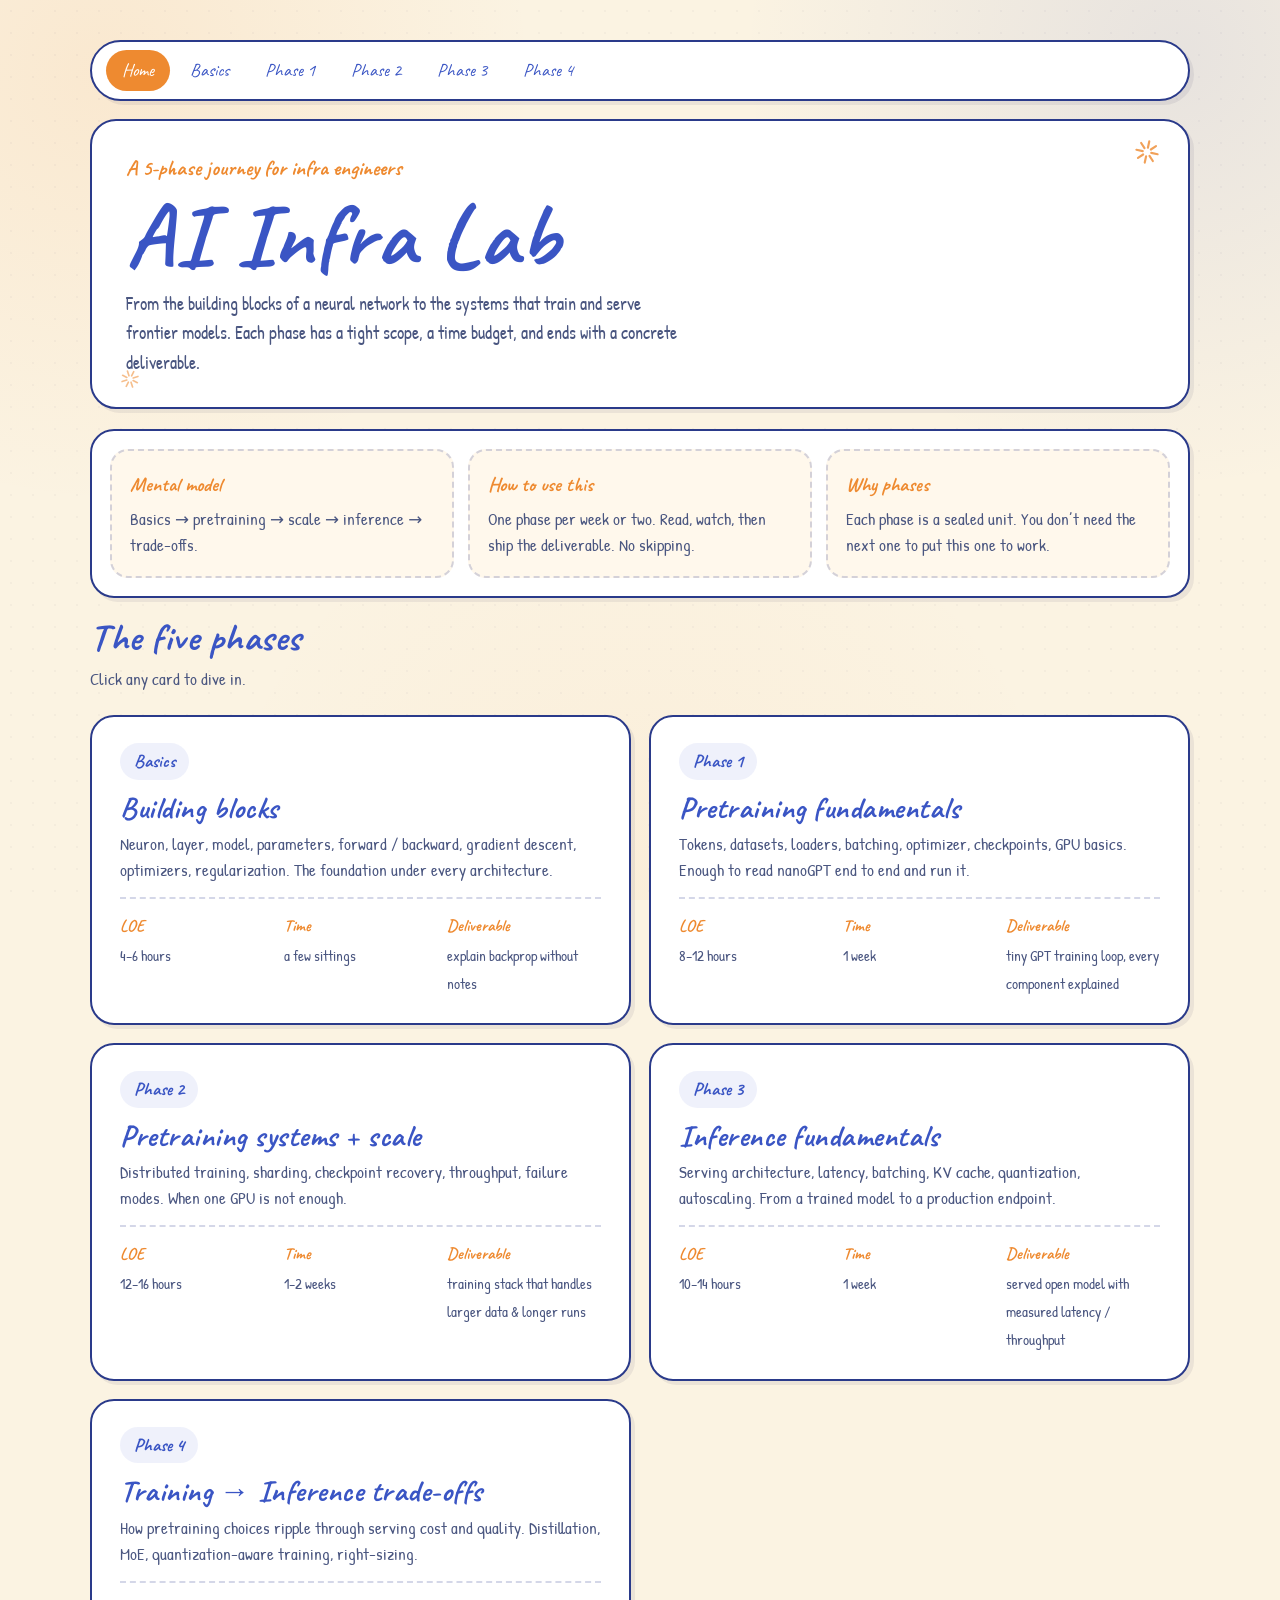
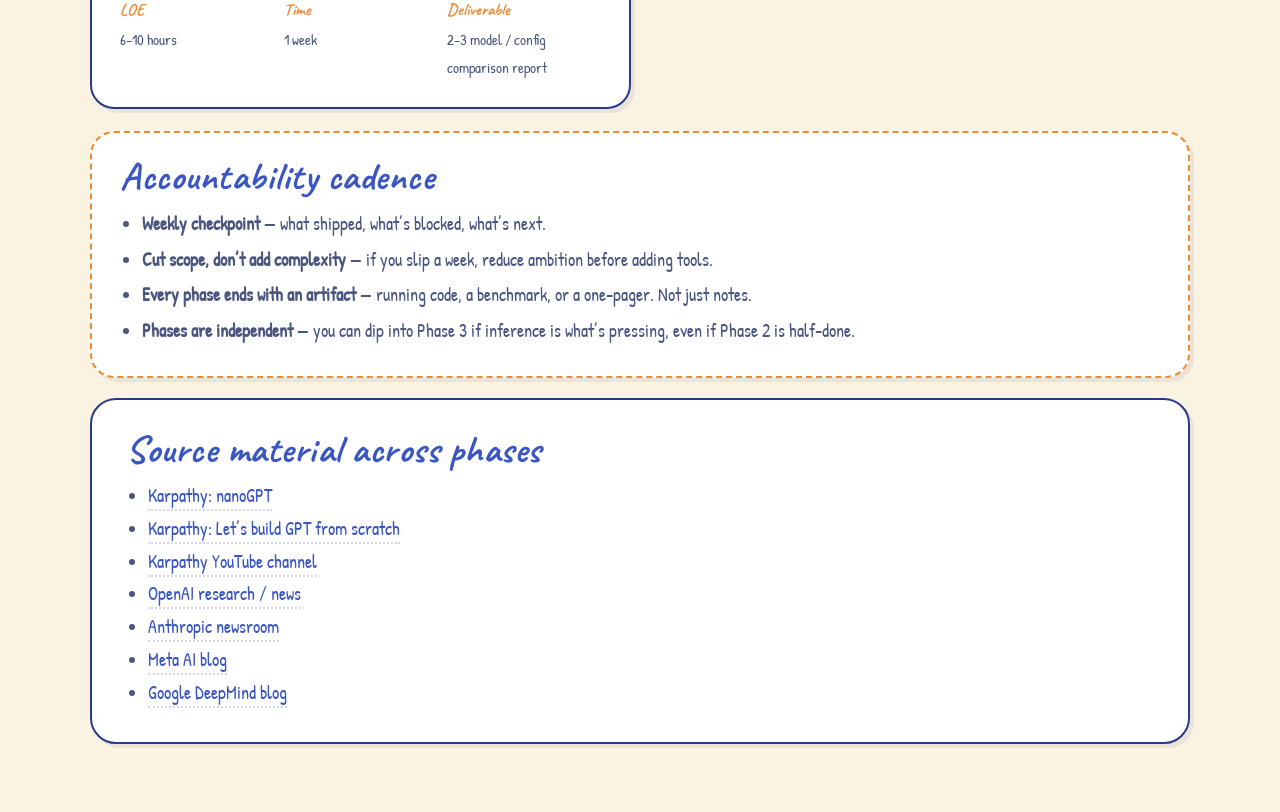
==== commit e36faaa9: "Merge pull request #3 from venkata91/vsowrira/phases-and-comic-redesign Split into five phases with " ====
--- a/index.html
+++ b/index.html
@@ -4,237 +4,137 @@
     <meta charset="utf-8" />
     <meta name="viewport" content="width=device-width, initial-scale=1" />
     <title>AI Infra Lab</title>
+    <link rel="preconnect" href="https://fonts.googleapis.com" />
+    <link rel="preconnect" href="https://fonts.gstatic.com" crossorigin />
+    <link rel="stylesheet" href="https://fonts.googleapis.com/css2?family=Caveat:wght@600;700&amp;family=Patrick+Hand&amp;display=swap" />
     <link rel="stylesheet" href="styles.css" />
   </head>
   <body>
+    <svg width="0" height="0" style="position:absolute" aria-hidden="true">
+      <defs>
+        <filter id="sketch" x="-2%" y="-2%" width="104%" height="104%">
+          <feTurbulence type="fractalNoise" baseFrequency="0.02" numOctaves="2" seed="3"/>
+          <feDisplacementMap in="SourceGraphic" scale="1.4"/>
+        </filter>
+      </defs>
+    </svg>
     <main class="shell">
+      <nav class="phase-nav" aria-label="Phase navigation">
+        <a href="index.html" class="is-active">Home</a>
+        <a href="basics.html">Basics</a>
+        <a href="phase-1.html">Phase 1</a>
+        <a href="phase-2.html">Phase 2</a>
+        <a href="phase-3.html">Phase 3</a>
+        <a href="phase-4.html">Phase 4</a>
+      </nav>
+
       <header class="hero">
-        <p class="kicker">Phase 1 · Pretraining fundamentals</p>
+        <p class="kicker">A 5-phase journey for infra engineers</p>
         <h1>AI Infra Lab</h1>
         <p class="lede">
-          A guided explainer for engineers who know infra already and want the mental model for how large language models are trained.
-          Think of it as a pipeline, but the routing logic is learned.
+          From the building blocks of a neural network to the systems that train and serve frontier models.
+          Each phase has a tight scope, a time budget, and ends with a concrete deliverable.
         </p>
-        <div class="hero-links">
-          <a href="content/phase-1.md">Full phase 1 notes</a>
-          <a href="#concepts">Concepts</a>
-          <a href="#animation">Animated flow</a>
-          <a href="#reading">Reading</a>
-        </div>
       </header>
 
       <section class="summary-strip">
         <div>
           <span class="label">Mental model</span>
-          <p>Raw text → tokens → embeddings → transformer layers → next-token prediction.</p>
-        </div>
-        <div>
-          <span class="label">Why it matters</span>
-          <p>Most AI infrastructure pain comes from memory, throughput, and sequence length.</p>
+          <p>Basics &rarr; pretraining &rarr; scale &rarr; inference &rarr; trade-offs.</p>
         </div>
         <div>
           <span class="label">How to use this</span>
-          <p>Read one concept, watch the animation, then do the exercise in Karpathy’s repo.</p>
+          <p>One phase per week or two. Read, watch, then ship the deliverable. No skipping.</p>
+        </div>
+        <div>
+          <span class="label">Why phases</span>
+          <p>Each phase is a sealed unit. You don&rsquo;t need the next one to put this one to work.</p>
         </div>
       </section>
 
-      <section class="grid" id="concepts">
-        <article class="card pulse">
-          <h2>Tokens</h2>
-          <p>Text is broken into subword pieces so the model can operate on a finite vocabulary.</p>
-        </article>
-        <article class="card pulse delay-1">
-          <h2>Embeddings</h2>
-          <p>Each token becomes a learned vector. Same token, same base vector, every time.</p>
-        </article>
-        <article class="card pulse delay-2">
-          <h2>Attention</h2>
-          <p>Every token decides which other tokens matter most for the current prediction.</p>
-        </article>
-        <article class="card pulse delay-3">
-          <h2>Systems</h2>
-          <p>Training speed is usually limited by graphics processing unit (GPU) memory, batch size, and checkpointing.</p>
-        </article>
-      </section>
+      <section>
+        <div class="panel-heading">
+          <h2>The five phases</h2>
+          <p>Click any card to dive in.</p>
+        </div>
+        <div class="phase-grid">
+          <a class="phase-card" href="basics.html">
+            <span class="phase-num">Basics</span>
+            <h3>Building blocks</h3>
+            <p>Neuron, layer, model, parameters, forward / backward, gradient descent, optimizers, regularization. The foundation under every architecture.</p>
+            <div class="phase-meta">
+              <div><strong>LOE</strong><span>4&ndash;6 hours</span></div>
+              <div><strong>Time</strong><span>a few sittings</span></div>
+              <div><strong>Deliverable</strong><span>explain backprop without notes</span></div>
+            </div>
+          </a>
 
-      <section class="lesson">
-        <h2>Core concepts</h2>
-        <div class="lesson-grid">
-          <article>
-            <h3>Transformer</h3>
-            <p>
-              A transformer is a stack of layers that repeatedly refines token representations.
-              Attention mixes information across tokens; the multi-layer perceptron (MLP) transforms each token independently.
-              GPT means Generative Pre-trained Transformer.
-            </p>
-          </article>
-          <article>
-            <h3>Query / Key / Value</h3>
-            <p>
-              For each token, the model makes a query, key, and value (Q/K/V).
-              Query asks what to look for, key says how to match, value carries the content.
-            </p>
-          </article>
-          <article>
-            <h3>Causal attention</h3>
-            <p>
-              GPT-style models only look left. A token can use earlier context, not future tokens.
-              That is what makes next-token prediction work.
-            </p>
-          </article>
-          <article>
-            <h3>Residuals</h3>
-            <p>
-              Residual connections add the layer output back to the input so the network can learn
-              small updates instead of rebuilding everything from scratch.
-            </p>
-          </article>
+          <a class="phase-card" href="phase-1.html">
+            <span class="phase-num">Phase 1</span>
+            <h3>Pretraining fundamentals</h3>
+            <p>Tokens, datasets, loaders, batching, optimizer, checkpoints, GPU basics. Enough to read nanoGPT end to end and run it.</p>
+            <div class="phase-meta">
+              <div><strong>LOE</strong><span>8&ndash;12 hours</span></div>
+              <div><strong>Time</strong><span>1 week</span></div>
+              <div><strong>Deliverable</strong><span>tiny GPT training loop, every component explained</span></div>
+            </div>
+          </a>
+
+          <a class="phase-card" href="phase-2.html">
+            <span class="phase-num">Phase 2</span>
+            <h3>Pretraining systems + scale</h3>
+            <p>Distributed training, sharding, checkpoint recovery, throughput, failure modes. When one GPU is not enough.</p>
+            <div class="phase-meta">
+              <div><strong>LOE</strong><span>12&ndash;16 hours</span></div>
+              <div><strong>Time</strong><span>1&ndash;2 weeks</span></div>
+              <div><strong>Deliverable</strong><span>training stack that handles larger data &amp; longer runs</span></div>
+            </div>
+          </a>
+
+          <a class="phase-card" href="phase-3.html">
+            <span class="phase-num">Phase 3</span>
+            <h3>Inference fundamentals</h3>
+            <p>Serving architecture, latency, batching, KV cache, quantization, autoscaling. From a trained model to a production endpoint.</p>
+            <div class="phase-meta">
+              <div><strong>LOE</strong><span>10&ndash;14 hours</span></div>
+              <div><strong>Time</strong><span>1 week</span></div>
+              <div><strong>Deliverable</strong><span>served open model with measured latency / throughput</span></div>
+            </div>
+          </a>
+
+          <a class="phase-card" href="phase-4.html">
+            <span class="phase-num">Phase 4</span>
+            <h3>Training &rarr; Inference trade-offs</h3>
+            <p>How pretraining choices ripple through serving cost and quality. Distillation, MoE, quantization-aware training, right-sizing.</p>
+            <div class="phase-meta">
+              <div><strong>LOE</strong><span>6&ndash;10 hours</span></div>
+              <div><strong>Time</strong><span>1 week</span></div>
+              <div><strong>Deliverable</strong><span>2&ndash;3 model / config comparison report</span></div>
+            </div>
+          </a>
         </div>
       </section>
 
-      <section class="animation-panel" id="animation">
-        <div class="panel-heading bytebytego-heading">
-          <span class="section-tag">Animated explainer</span>
-          <h2>The training loop, one frame at a time</h2>
-          <p>ByteByteGo-style: bold diagram, clear arrows, and one concept highlighted per step.</p>
-        </div>
-
-        <div class="storyboard" data-storyboard>
-          <div class="stage-strip" aria-label="Training pipeline stages">
-            <button class="stage-pill is-active" data-stage-pill><span>01</span> Input</button>
-            <button class="stage-pill" data-stage-pill><span>02</span> Forward</button>
-            <button class="stage-pill" data-stage-pill><span>03</span> Prediction</button>
-            <button class="stage-pill" data-stage-pill><span>04</span> Loss</button>
-            <button class="stage-pill" data-stage-pill><span>05</span> Backprop</button>
-            <button class="stage-pill" data-stage-pill><span>06</span> Gradients</button>
-            <button class="stage-pill" data-stage-pill><span>07</span> Update</button>
-            <button class="stage-pill" data-stage-pill><span>08</span> Residual</button>
-          </div>
-
-          <div class="storyboard-layout">
-            <div class="diagram-card">
-              <div class="diagram-heading">
-                <span class="diagram-kicker" data-current-stage>Input</span>
-                <h3 data-current-title>Tokens enter the model</h3>
-              </div>
-
-              <div class="pipeline-diagram" data-mode="forward">
-                <div class="diagram-lane lane-forward" aria-hidden="true"></div>
-                <div class="diagram-lane lane-backward" aria-hidden="true"></div>
-                <div class="diagram-lane lane-residual" aria-hidden="true"></div>
-
-                <div class="diagram-nodes">
-                  <div class="diagram-node node-input">Tokens</div>
-                  <div class="diagram-node node-embed">Embedding</div>
-                  <div class="diagram-node node-block">Transformer block</div>
-                  <div class="diagram-node node-logits">Logits</div>
-                  <div class="diagram-node node-softmax">Softmax</div>
-                </div>
-
-                <div class="diagram-packet packet-main"></div>
-                <div class="diagram-packet packet-backward"></div>
-                <div class="diagram-packet packet-residual"></div>
-                <div class="diagram-badge" data-current-badge>forward</div>
-              </div>
-            </div>
-
-            <aside class="detail-card">
-              <p data-current-copy>Text becomes token ids, then the forward pass begins.</p>
-              <ul data-current-bullets></ul>
-            </aside>
-          </div>
-
-          <div class="glossary">
-            <div class="panel-heading compact">
-              <h3>Glossary</h3>
-              <p>The minimum vocabulary that makes the animation click.</p>
-            </div>
-            <div class="glossary-grid">
-              <div><strong>Forward pass</strong><p>The model’s prediction path, left to right.</p></div>
-              <div><strong>Logits</strong><p>Raw next-token scores before softmax.</p></div>
-              <div><strong>Gradient</strong><p>The direction and size of change that reduces loss.</p></div>
-              <div><strong>Residual connection</strong><p>A shortcut path that adds the input back in.</p></div>
-            </div>
-          </div>
-        </div>
-      </section>
-
-      <section class="lesson">
-        <h2>How to think about training</h2>
+      <section class="cadence">
+        <h2>Accountability cadence</h2>
         <ul>
-          <li>The model sees a window of tokens and predicts the next token.</li>
-          <li>Loss measures how wrong the prediction is.</li>
-          <li>Backprop computes gradients for embeddings, attention, and MLP weights.</li>
-          <li>The optimizer updates weights and the cycle repeats millions of times.</li>
+          <li><strong>Weekly checkpoint</strong> &mdash; what shipped, what&rsquo;s blocked, what&rsquo;s next.</li>
+          <li><strong>Cut scope, don&rsquo;t add complexity</strong> &mdash; if you slip a week, reduce ambition before adding tools.</li>
+          <li><strong>Every phase ends with an artifact</strong> &mdash; running code, a benchmark, or a one-pager. Not just notes.</li>
+          <li><strong>Phases are independent</strong> &mdash; you can dip into Phase 3 if inference is what&rsquo;s pressing, even if Phase 2 is half-done.</li>
         </ul>
       </section>
 
-      <section class="curriculum">
-        <div class="panel-heading">
-          <h2>Hands-on curriculum</h2>
-          <p>Use nanoGPT as the lab bench. Each checkpoint has a concrete exercise and a pass condition.</p>
-        </div>
-
-        <div class="curriculum-grid">
-          <article>
-            <h3>Checkpoint 1 · Tokens & embeddings</h3>
-            <p>Open nanoGPT and find where text becomes token ids, then where token ids become vectors.</p>
-            <ul>
-              <li>Exercise: trace the tokenizer input/output shape.</li>
-              <li>Exercise: inspect the embedding table size.</li>
-              <li>Pass when: you can explain why the model needs a vocab.</li>
-            </ul>
-          </article>
-          <article>
-            <h3>Checkpoint 2 · Attention & QKV</h3>
-            <p>Locate the Q/K/V projections and follow one token through the attention block.</p>
-            <ul>
-              <li>Exercise: identify the three linear layers.</li>
-              <li>Exercise: sketch what each token attends to.</li>
-              <li>Pass when: you can explain query vs key vs value in plain English.</li>
-            </ul>
-          </article>
-          <article>
-            <h3>Checkpoint 3 · Tiny training run</h3>
-            <p>Run a small GPT training job and watch loss, speed, and checkpoints change.</p>
-            <ul>
-              <li>Exercise: launch a tiny config in nanoGPT.</li>
-              <li>Exercise: change batch size or sequence length.</li>
-              <li>Pass when: you know what hurts memory and throughput.</li>
-            </ul>
-          </article>
-          <article>
-            <h3>Checkpoint 4 · Systems intuition</h3>
-            <p>Compare training tradeoffs: longer context, bigger batch, more layers, more GPU memory.</p>
-            <ul>
-              <li>Exercise: predict the bottleneck before you run.</li>
-              <li>Exercise: observe where the run slows down.</li>
-              <li>Pass when: you can explain why scaling is a systems problem.</li>
-            </ul>
-          </article>
-        </div>
-      </section>
-
-      <section class="podcast">
-        <div class="panel-heading">
-          <h2>Drive-time podcast</h2>
-          <p>A spoken version of Phase 1 for listening on the road.</p>
-        </div>
-        <div class="podcast-links">
-          <a href="content/phase-1-podcast.txt">Read transcript</a>
-          <a href="media/phase-1-podcast.m4a">Download audio</a>
-        </div>
-      </section>
-
       <section class="sources" id="reading">
-        <h2>Reading</h2>
+        <h2>Source material across phases</h2>
         <ul>
           <li><a href="https://github.com/karpathy/nanoGPT" target="_blank" rel="noreferrer">Karpathy: nanoGPT</a></li>
-          <li><a href="https://www.youtube.com/watch?v=kCc8FmEb1nY" target="_blank" rel="noreferrer">Karpathy: Let’s build GPT from scratch</a></li>
-          <li><a href="https://openai.com/news/research/" target="_blank" rel="noreferrer">OpenAI Research / News</a></li>
-          <li><a href="https://www.anthropic.com/news" target="_blank" rel="noreferrer">Anthropic Newsroom</a></li>
-          <li><a href="https://ai.meta.com/blog/" target="_blank" rel="noreferrer">Meta AI Blog</a></li>
-          <li><a href="https://deepmind.google/blog/" target="_blank" rel="noreferrer">Google DeepMind Blog</a></li>
+          <li><a href="https://www.youtube.com/watch?v=kCc8FmEb1nY" target="_blank" rel="noreferrer">Karpathy: Let&rsquo;s build GPT from scratch</a></li>
+          <li><a href="https://www.youtube.com/@AndrejKarpathy" target="_blank" rel="noreferrer">Karpathy YouTube channel</a></li>
+          <li><a href="https://openai.com/news/research/" target="_blank" rel="noreferrer">OpenAI research / news</a></li>
+          <li><a href="https://www.anthropic.com/news" target="_blank" rel="noreferrer">Anthropic newsroom</a></li>
+          <li><a href="https://ai.meta.com/blog/" target="_blank" rel="noreferrer">Meta AI blog</a></li>
+          <li><a href="https://deepmind.google/blog/" target="_blank" rel="noreferrer">Google DeepMind blog</a></li>
         </ul>
       </section>
     </main>
--- a/styles.css
+++ b/styles.css
@@ -1,85 +1,196 @@
+/* === Comic-notebook theme === */
 :root {
-  color-scheme: dark;
-  --bg: #08101f;
-  --panel: rgba(255, 255, 255, 0.065);
-  --panel-strong: rgba(8, 16, 31, 0.72);
-  --text: #edf4ff;
-  --muted: #aebadb;
-  --accent: #7dd3fc;
-  --accent-2: #a78bfa;
-  --line: rgba(255, 255, 255, 0.1);
-  --shadow: 0 20px 60px rgba(0, 0, 0, 0.28);
+  color-scheme: light;
+  --bg: #fbf3e2;
+  --bg-soft: #fff8ec;
+  --paper: #ffffff;
+  --paper-tint: #fffaf0;
+  --ink: #1f2547;
+  --ink-soft: #4a5680;
+  --ink-faint: #6b7290;
+  --blue: #3a55c4;
+  --blue-deep: #2a3f9a;
+  --blue-soft: rgba(58, 85, 196, 0.18);
+  --blue-bg: rgba(58, 85, 196, 0.08);
+  --orange: #ee8a30;
+  --orange-deep: #d6741e;
+  --orange-soft: rgba(238, 138, 48, 0.22);
+  --orange-bg: rgba(238, 138, 48, 0.08);
+  --line: #2a3a8a;
+  --line-faint: rgba(42, 58, 138, 0.20);
+  --shadow: 4px 4px 0 rgba(31, 37, 71, 0.07);
+  --shadow-strong: 6px 6px 0 rgba(31, 37, 71, 0.10);
+  --hand: 'Patrick Hand', 'Kalam', 'Comic Neue', system-ui, sans-serif;
+  --cursive: 'Caveat', 'Patrick Hand', cursive;
 }
 
 * { box-sizing: border-box; }
 html { scroll-behavior: smooth; }
+
 body {
   margin: 0;
-  font-family: ui-sans-serif, system-ui, -apple-system, BlinkMacSystemFont, "Segoe UI", sans-serif;
+  font-family: var(--hand);
+  font-size: 18px;
+  line-height: 1.55;
+  color: var(--ink);
   background:
-    radial-gradient(circle at top, rgba(45, 212, 191, 0.18), transparent 30%),
-    radial-gradient(circle at 20% 20%, rgba(125, 211, 252, 0.18), transparent 24%),
-    radial-gradient(circle at 80% 10%, rgba(167, 139, 250, 0.12), transparent 28%),
-    linear-gradient(180deg, #0b1330, var(--bg) 45%);
-  color: var(--text);
-}
-
-a { color: var(--accent); text-decoration: none; }
-a:hover { text-decoration: underline; }
-
+    radial-gradient(circle at 8% 8%, rgba(238, 138, 48, 0.10), transparent 30%),
+    radial-gradient(circle at 92% 6%, rgba(58, 85, 196, 0.10), transparent 30%),
+    radial-gradient(circle at 50% 100%, rgba(238, 138, 48, 0.05), transparent 40%),
+    var(--bg);
+  background-attachment: fixed;
+}
+
+body::before {
+  content: "";
+  position: fixed;
+  inset: 0;
+  background-image: radial-gradient(rgba(31, 37, 71, 0.05) 1px, transparent 1px);
+  background-size: 22px 22px;
+  pointer-events: none;
+  z-index: -1;
+  opacity: 0.65;
+}
+
+a {
+  color: var(--blue);
+  text-decoration: none;
+  border-bottom: 2px dotted var(--line-faint);
+  padding-bottom: 1px;
+}
+a:hover { color: var(--orange-deep); border-bottom-color: var(--orange); }
+
+/* === Layout shell === */
 .shell {
-  width: min(1040px, calc(100% - 32px));
+  width: min(1100px, calc(100% - 32px));
   margin: 0 auto;
   padding: 40px 0 68px;
 }
-.hero, .lesson, .sources, .card, .summary-strip, .animation-panel {
-  border: 1px solid var(--line);
-  background: var(--panel);
-  backdrop-filter: blur(10px);
-  border-radius: 22px;
+
+/* === Panel / paper-card base === */
+.hero, .lesson, .sources, .animation-panel, .curriculum {
+  background: var(--paper);
+  border: 2.5px solid var(--line);
+  border-radius: 26px;
   box-shadow: var(--shadow);
-}
-.hero, .lesson, .sources, .animation-panel { padding: 28px; }
-.hero h1 { margin: 0; font-size: clamp(2.6rem, 8vw, 4.8rem); }
-.kicker { margin: 0 0 10px; color: var(--accent); text-transform: uppercase; letter-spacing: .12em; font-size: .8rem; }
-.lede { max-width: 68ch; color: var(--muted); font-size: 1.08rem; line-height: 1.65; }
-.hero-links { display: flex; gap: 14px; flex-wrap: wrap; margin-top: 18px; }
-.hero-links a {
-  padding: 10px 14px;
+  padding: 30px 34px;
+}
+.hero { margin-bottom: 20px; }
+
+/* === Typography === */
+h1, h2, h3, .kicker, .label, .sub-heading {
+  font-family: var(--cursive);
+  letter-spacing: 0.5px;
+  font-weight: 700;
+}
+
+.hero h1 {
+  margin: 0;
+  color: var(--blue);
+  font-size: clamp(3rem, 9vw, 5.6rem);
+  line-height: 1.0;
+  letter-spacing: 1px;
+}
+h2 {
+  font-size: 2.4rem;
+  color: var(--blue);
+  margin: 0 0 8px;
+  line-height: 1.05;
+}
+h3 {
+  font-size: 1.7rem;
+  color: var(--blue-deep);
+  margin: 0 0 8px;
+  line-height: 1.1;
+}
+
+.kicker {
+  margin: 0 0 6px;
+  color: var(--orange);
+  font-size: 1.35rem;
+  text-transform: none;
+  letter-spacing: 0;
+}
+.lede {
+  max-width: 70ch;
+  color: var(--ink-soft);
+  font-size: 1.15rem;
+  line-height: 1.6;
+  margin: 8px 0 0;
+}
+
+p { margin: 6px 0; line-height: 1.6; font-size: 1.05rem; }
+.card p, .lesson p, .lesson li, .sources li, .panel-heading p {
+  color: var(--ink-soft);
+}
+
+/* === Hero links / pill buttons === */
+.hero-links { display: flex; gap: 10px; flex-wrap: wrap; margin-top: 18px; }
+.hero-links a, .more-link a {
+  padding: 9px 18px;
   border-radius: 999px;
-  border: 1px solid var(--line);
-  background: rgba(255,255,255,0.03);
-}
-
+  border: 2.5px solid var(--line);
+  background: var(--paper-tint);
+  font-family: var(--hand);
+  font-size: 1.1rem;
+  color: var(--blue);
+  border-bottom-style: solid;
+}
+.hero-links a:hover, .more-link a:hover {
+  background: var(--orange-bg);
+  border-color: var(--orange);
+  color: var(--orange-deep);
+  transform: translate(-1px, -1px);
+  box-shadow: 2px 2px 0 rgba(31, 37, 71, 0.08);
+}
+
+/* === Summary strip === */
 .summary-strip {
   display: grid;
   grid-template-columns: repeat(3, minmax(0, 1fr));
   gap: 14px;
-  padding: 16px;
-  margin: 18px 0;
+  padding: 18px;
+  margin: 20px 0;
+  background: var(--paper);
+  border: 2.5px solid var(--line);
+  border-radius: 24px;
+  box-shadow: var(--shadow);
 }
 .summary-strip > div {
   padding: 18px;
   border-radius: 18px;
-  background: rgba(255, 255, 255, 0.03);
-  border: 1px solid rgba(255, 255, 255, 0.06);
+  background: var(--bg-soft);
+  border: 2px dashed var(--line-faint);
 }
 .label {
   display: inline-block;
-  margin-bottom: 8px;
-  color: var(--accent);
-  font-size: 0.76rem;
-  text-transform: uppercase;
-  letter-spacing: 0.12em;
-}
-.summary-strip p { margin: 0; color: var(--muted); line-height: 1.6; }
-
-.grid { display: grid; grid-template-columns: repeat(4, minmax(0, 1fr)); gap: 16px; margin: 18px 0; }
-.card { padding: 20px; min-height: 150px; }
-.card h2, .lesson h2, .sources h2, .panel-heading h2 { margin-top: 0; }
-.card p, .lesson p, .lesson li, .sources li, .panel-heading p, .lane p { color: var(--muted); line-height: 1.65; }
-.lesson ul, .sources ul { margin-bottom: 0; }
-
+  margin-bottom: 6px;
+  color: var(--orange);
+  font-size: 1.25rem;
+  text-transform: none;
+  letter-spacing: 0;
+}
+.summary-strip p { margin: 0; color: var(--ink-soft); line-height: 1.55; }
+
+/* === Concepts grid (LLM-specific cards) === */
+.grid {
+  display: grid;
+  grid-template-columns: repeat(4, minmax(0, 1fr));
+  gap: 16px;
+  margin: 20px 0;
+}
+.card {
+  padding: 22px;
+  min-height: 150px;
+  background: var(--paper);
+  border: 2.5px solid var(--line);
+  border-radius: 22px;
+  box-shadow: var(--shadow);
+}
+.card h2 { font-size: 1.9rem; margin: 0 0 6px; color: var(--blue); }
+
+/* === Lesson grids === */
+.lesson { margin: 20px 0; }
 .lesson-grid {
   display: grid;
   grid-template-columns: repeat(2, minmax(0, 1fr));
@@ -87,97 +198,342 @@
 }
 .lesson-grid article,
 .curriculum article {
-  padding: 18px;
-  border-radius: 18px;
-  background: rgba(255,255,255,0.03);
-  border: 1px solid rgba(255,255,255,0.06);
-}
-.lesson-grid h3, .curriculum h3 { margin: 0 0 8px; color: #f7fbff; }
-.curriculum {
-  margin: 18px 0;
-  padding: 28px;
-  border-radius: 22px;
-  border: 1px solid var(--line);
-  background: var(--panel);
-  box-shadow: var(--shadow);
-}
+  padding: 18px 22px;
+  border-radius: 20px;
+  background: var(--paper-tint);
+  border: 2px solid var(--line-faint);
+}
+.curriculum { margin: 20px 0; }
 .curriculum-grid {
   display: grid;
   grid-template-columns: repeat(2, minmax(0, 1fr));
   gap: 16px;
 }
-.curriculum ul { margin: 12px 0 0; color: var(--muted); line-height: 1.65; }
-
-.animation-panel { margin: 18px 0; overflow: hidden; }
+.curriculum ul, .lesson ul, .sources ul {
+  margin: 12px 0 0;
+  color: var(--ink-soft);
+  line-height: 1.6;
+  padding-left: 22px;
+}
+.lesson li, .curriculum li, .sources li {
+  margin-bottom: 4px;
+}
+
+/* === Fundamentals === */
+.fundamentals { margin: 20px 0; }
+.fundamentals .sub-heading {
+  margin: 22px 0 12px;
+  color: var(--orange);
+  font-size: 1.5rem;
+  letter-spacing: 0;
+  text-transform: none;
+}
+.fundamentals-grid { grid-template-columns: repeat(3, minmax(0, 1fr)); }
+
+.fundamentals-grid article code,
+.fundamentals-grid code,
+code.inline {
+  display: inline-block;
+  margin-top: 8px;
+  padding: 3px 9px;
+  border-radius: 8px;
+  background: var(--blue-bg);
+  border: 1.5px dashed var(--blue-soft);
+  color: var(--blue-deep);
+  font-size: 0.92em;
+  font-family: ui-monospace, "SF Mono", Menlo, Consolas, monospace;
+}
+code.inline { padding: 1px 6px; margin-top: 0; font-size: 0.9em; }
+
+/* === Visualization panels === */
+.viz {
+  height: 130px;
+  margin: 0 0 14px;
+  padding: 8px;
+  border-radius: 16px;
+  background: var(--bg-soft);
+  border: 2px solid var(--line-faint);
+  overflow: hidden;
+  position: relative;
+}
+.viz-svg { width: 100%; height: 100%; display: block; }
+
+/* nodes / shapes */
+.v-node       { fill: var(--blue); }
+.v-node-output{ fill: var(--orange); }
+.v-node-back  { fill: var(--orange); }
+.v-node-neuron{
+  fill: var(--blue-bg);
+  stroke: var(--blue);
+  stroke-width: 2;
+}
+.v-edge-flow {
+  stroke: var(--blue);
+  stroke-width: 1.8;
+  fill: none;
+  stroke-linecap: round;
+  stroke-dasharray: 4 5;
+  animation: viz-flow 1.4s linear infinite;
+  opacity: 0.85;
+}
+.v-edge-flow-back {
+  stroke: var(--orange);
+  stroke-width: 1.8;
+  fill: none;
+  stroke-linecap: round;
+  stroke-dasharray: 4 5;
+  animation: viz-flow-back 1.4s linear infinite;
+  opacity: 0.85;
+}
+@keyframes viz-flow      { to { stroke-dashoffset: -18; } }
+@keyframes viz-flow-back { to { stroke-dashoffset:  18; } }
+
+.v-text {
+  fill: var(--ink-soft);
+  font-size: 12px;
+  font-family: var(--hand);
+}
+.v-text-cyan { fill: var(--blue); }
+.v-text-red  { fill: var(--orange-deep); }
+.v-text-strong {
+  fill: var(--blue-deep);
+  font-size: 14px;
+  font-family: var(--cursive);
+  font-weight: 700;
+}
+
+.v-axis {
+  stroke: var(--line-faint);
+  stroke-width: 1.2;
+  stroke-dasharray: 3 3;
+}
+.v-curve {
+  stroke: var(--blue);
+  stroke-width: 2;
+  fill: none;
+  stroke-linecap: round;
+}
+.v-curve-overfit {
+  stroke: var(--orange);
+  stroke-width: 1.8;
+  fill: none;
+  stroke-linecap: round;
+  stroke-linejoin: round;
+}
+.v-data { fill: var(--blue-deep); }
+
+.v-box {
+  fill: var(--blue-bg);
+  stroke: var(--blue);
+  stroke-width: 2;
+  animation: viz-box-pulse 2.2s ease-in-out infinite;
+}
+.v-box-back {
+  fill: var(--orange-bg);
+  stroke: var(--orange);
+  stroke-width: 2;
+  animation: viz-box-pulse 2.2s ease-in-out infinite;
+}
+@keyframes viz-box-pulse {
+  0%, 100% { opacity: 0.65; }
+  50% { opacity: 1; }
+}
+
+.v-weight {
+  fill: var(--blue-soft);
+  stroke: var(--blue);
+  stroke-width: 0.8;
+  animation: viz-weight 2.4s ease-in-out infinite;
+}
+@keyframes viz-weight {
+  0%, 100% { fill: var(--blue-soft); }
+  50%      { fill: var(--orange-soft); }
+}
+
+/* gradient-descent ball */
+.gd-ball { animation: gd-step 4s ease-out infinite; }
+@keyframes gd-step {
+  0%, 8%    { transform: translate(30px, 18px); }
+  14%, 24%  { transform: translate(60px, 50px); }
+  30%, 40%  { transform: translate(90px, 72px); }
+  46%, 56%  { transform: translate(110px, 84px); }
+  62%, 72%  { transform: translate(118px, 89px); }
+  78%, 100% { transform: translate(120px, 90px); }
+}
+
+/* learning-rate balls */
+.lr-small { animation: lr-small 3s ease-in-out infinite; }
+@keyframes lr-small {
+  0%   { transform: translate(10px, 22px); }
+  100% { transform: translate(20px, 36px); }
+}
+.lr-good { animation: lr-good 3s ease-in-out infinite; }
+@keyframes lr-good {
+  0%   { transform: translate(90px, 22px); }
+  60%  { transform: translate(110px, 50px); }
+  100% { transform: translate(118px, 56px); }
+}
+.lr-large { animation: lr-large 1.4s ease-in-out infinite; }
+@keyframes lr-large {
+  0%   { transform: translate(170px, 22px); }
+  25%  { transform: translate(226px, 28px); }
+  50%  { transform: translate(168px, 22px); }
+  75%  { transform: translate(228px, 24px); }
+  100% { transform: translate(170px, 22px); }
+}
+
+/* SGD contour map */
+.v-contour {
+  fill: none;
+  stroke: var(--blue-soft);
+  stroke-width: 1.2;
+}
+.v-target { fill: var(--orange); }
+.v-noisy-path {
+  stroke: var(--orange);
+  stroke-width: 1.4;
+  fill: none;
+  stroke-linecap: round;
+  stroke-dasharray: 220;
+  stroke-dashoffset: 220;
+  animation: sgd-draw 4.5s ease-in-out infinite;
+}
+@keyframes sgd-draw {
+  0% { stroke-dashoffset: 220; }
+  70%, 100% { stroke-dashoffset: 0; }
+}
+
+/* dropout cells */
+.drop-cell {
+  fill: var(--blue-bg);
+  stroke: var(--blue);
+  stroke-width: 2;
+}
+@keyframes drop-cycle {
+  0%, 78%, 100% {
+    fill: var(--blue-bg);
+    stroke: var(--blue);
+    opacity: 1;
+  }
+  84%, 94% {
+    fill: rgba(150, 150, 150, 0.05);
+    stroke: rgba(120, 130, 160, 0.4);
+    opacity: 0.4;
+  }
+}
+.drop-d0 { animation: drop-cycle 2.4s ease-in-out  0.0s infinite; }
+.drop-d1 { animation: drop-cycle 2.4s ease-in-out -1.7s infinite; }
+.drop-d2 { animation: drop-cycle 2.4s ease-in-out -0.5s infinite; }
+.drop-d3 { animation: drop-cycle 2.4s ease-in-out -2.2s infinite; }
+.drop-d4 { animation: drop-cycle 2.4s ease-in-out -1.1s infinite; }
+.drop-d5 { animation: drop-cycle 2.4s ease-in-out -0.8s infinite; }
+.drop-d6 { animation: drop-cycle 2.4s ease-in-out -0.3s infinite; }
+
+/* === Training-loop track === */
+.loop-track {
+  display: flex;
+  align-items: stretch;
+  gap: 12px;
+  flex-wrap: wrap;
+  margin-top: 12px;
+}
+.loop-node {
+  flex: 1 1 200px;
+  padding: 14px 16px;
+  border-radius: 18px;
+  background: var(--paper-tint);
+  border: 2.5px solid var(--line-faint);
+  transition: transform .35s ease, border-color .35s ease, background .35s ease, box-shadow .35s ease;
+}
+.loop-node span {
+  display: inline-block;
+  margin-bottom: 4px;
+  font-family: var(--cursive);
+  font-size: 1.2rem;
+  color: var(--orange);
+  font-weight: 700;
+}
+.loop-node strong {
+  display: block;
+  font-size: 0.95rem;
+  color: var(--blue-deep);
+  font-family: ui-monospace, "SF Mono", Menlo, Consolas, monospace;
+}
+.loop-node p {
+  margin: 8px 0 0;
+  color: var(--ink-soft);
+  line-height: 1.5;
+  font-size: 1rem;
+}
+.loop-node.is-active {
+  transform: translate(-2px, -3px);
+  background: var(--orange-bg);
+  border-color: var(--orange);
+  box-shadow: var(--shadow);
+}
+.loop-arrow {
+  display: flex;
+  align-items: center;
+  justify-content: center;
+  color: var(--orange);
+  font-size: 1.7rem;
+  min-width: 16px;
+  font-weight: 700;
+}
+
+/* === Overfit callout === */
+.overfit-callout {
+  margin-top: 22px;
+  padding: 22px 24px;
+  border-radius: 20px;
+  background: linear-gradient(180deg, var(--orange-bg), var(--blue-bg));
+  border: 2.5px dashed var(--orange);
+}
+.overfit-callout h3 { margin: 0 0 8px; color: var(--blue-deep); }
+.overfit-callout p { margin: 6px 0 0; color: var(--ink-soft); line-height: 1.6; }
+.overfit-callout strong { color: var(--blue-deep); }
+
+.more-link { margin-top: 18px; }
+
+.overfit-viz {
+  height: 110px;
+  margin-bottom: 14px;
+  padding: 8px;
+  border-radius: 14px;
+  background: var(--paper-tint);
+  border: 2px dashed var(--line-faint);
+  overflow: hidden;
+}
+.v-loss-train {
+  stroke: var(--blue);
+  stroke-width: 2;
+  fill: none;
+  stroke-linecap: round;
+  stroke-dasharray: 240;
+  stroke-dashoffset: 240;
+  animation: sgd-draw 5s ease-out infinite;
+}
+.v-loss-val {
+  stroke: var(--orange);
+  stroke-width: 2;
+  fill: none;
+  stroke-linecap: round;
+  stroke-dasharray: 240;
+  stroke-dashoffset: 240;
+  animation: sgd-draw 5s ease-out 0.4s infinite;
+}
+.v-marker {
+  stroke: var(--orange-deep);
+  stroke-width: 1.4;
+  stroke-dasharray: 3 3;
+}
+
+/* === Storyboard / animated training pipeline === */
+.animation-panel { margin: 20px 0; overflow: hidden; }
 .panel-heading { margin-bottom: 18px; }
-.bytebytego-heading {
-  padding: 22px 22px 18px;
-  border-radius: 22px;
-  background: linear-gradient(135deg, rgba(255,247,237,0.98), rgba(255,255,255,0.96));
-  color: #0f172a;
-  border: 1px solid rgba(15,23,42,0.06);
-  box-shadow: 0 22px 54px rgba(15,23,42,0.16);
-}
-.bytebytego-heading h2, .bytebytego-heading p { color: #0f172a; }
-.bytebytego-heading p { max-width: 72ch; }
-.section-tag {
-  display: inline-flex;
-  align-items: center;
-  gap: 8px;
-  margin-bottom: 8px;
-  color: #c2410c;
-  text-transform: uppercase;
-  letter-spacing: .14em;
-  font-size: .75rem;
-  font-weight: 700;
-}
 .panel-heading.compact { margin-bottom: 14px; }
-.podcast {
-  margin: 18px 0;
-  padding: 28px;
-  border-radius: 22px;
-  border: 1px solid var(--line);
-  background: var(--panel);
-  box-shadow: var(--shadow);
-}
-.podcast-links { display: flex; gap: 12px; flex-wrap: wrap; }
-.podcast-links a {
-  padding: 10px 14px;
-  border-radius: 999px;
-  border: 1px solid var(--line);
-  background: rgba(255,255,255,0.03);
-}
-.pipeline {
-  display: grid;
-  grid-template-columns: repeat(4, minmax(0, 1fr));
-  gap: 14px;
-}
-.stage-strip {
-  display: flex;
-  flex-wrap: wrap;
-  gap: 10px;
-  margin-bottom: 16px;
-}
-.stage-pill {
-  display: inline-flex;
-  align-items: center;
-  gap: 8px;
-  padding: 10px 14px;
-  border-radius: 999px;
-  border: 1px solid rgba(15,23,42,0.08);
-  background: rgba(255,255,255,0.78);
-  color: #334155;
-  font: inherit;
-  cursor: pointer;
-}
-.stage-pill span { color: #f97316; font-weight: 800; }
-.stage-pill.is-active {
-  color: #0f172a;
-  background: linear-gradient(135deg, #fde68a, #fca5a5);
-  border-color: transparent;
-  box-shadow: 0 12px 28px rgba(249,115,22,0.22);
-}
-.storyboard-layout {
+
+.storyboard {
   display: grid;
   grid-template-columns: 1.3fr .8fr;
   gap: 16px;
@@ -316,80 +672,92 @@
 }
 .story-card {
   position: relative;
-  padding: 16px;
+  padding: 16px 18px;
   border-radius: 18px;
-  background: rgba(255,255,255,0.035);
-  border: 1px solid rgba(255,255,255,0.06);
-  min-height: 146px;
+  background: var(--paper-tint);
+  border: 2.5px solid var(--line-faint);
+  min-height: 144px;
   transition: transform .35s ease, border-color .35s ease, background .35s ease, box-shadow .35s ease;
 }
 .story-card span {
   display: inline-block;
-  margin-bottom: 8px;
-  color: var(--accent);
-  font-size: .74rem;
-  text-transform: uppercase;
-  letter-spacing: .12em;
-}
-.story-card strong, .signal-caption strong { display: block; font-size: 1rem; color: #f7fbff; }
-.story-card p, .signal-caption p, .glossary p { margin: 8px 0 0; color: var(--muted); line-height: 1.6; }
+  margin-bottom: 6px;
+  color: var(--orange);
+  font-family: var(--cursive);
+  font-size: 1.2rem;
+  font-weight: 700;
+}
+.story-card strong, .signal-caption strong {
+  display: block;
+  font-size: 1.15rem;
+  color: var(--blue-deep);
+  font-family: var(--cursive);
+  font-weight: 700;
+}
+.story-card p, .signal-caption p, .glossary p {
+  margin: 6px 0 0;
+  color: var(--ink-soft);
+  line-height: 1.5;
+  font-size: 1rem;
+}
 .story-card.is-active {
-  transform: translateY(-4px);
-  background: linear-gradient(180deg, rgba(125,211,252,0.14), rgba(167,139,250,0.08));
-  border-color: rgba(125,211,252,0.35);
-  box-shadow: 0 16px 42px rgba(0,0,0,0.24);
-}
+  transform: translate(-2px, -4px);
+  background: var(--orange-bg);
+  border-color: var(--orange);
+  box-shadow: var(--shadow);
+}
+
 .storyboard-visual {
   position: sticky;
   top: 18px;
   padding: 18px;
   border-radius: 20px;
-  background: var(--panel-strong);
-  border: 1px solid rgba(255,255,255,0.07);
-}
+  background: var(--paper-tint);
+  border: 2.5px solid var(--line-faint);
+}
+
 .signal-road {
   position: relative;
-  height: 170px;
-  margin-bottom: 16px;
-  border-radius: 18px;
+  height: 160px;
+  margin-bottom: 14px;
+  border-radius: 16px;
   overflow: hidden;
   background:
-    radial-gradient(circle at 20% 50%, rgba(125,211,252,0.16), transparent 18%),
-    radial-gradient(circle at 80% 50%, rgba(167,139,250,0.12), transparent 18%),
-    linear-gradient(180deg, rgba(255,255,255,0.04), rgba(255,255,255,0.02));
+    radial-gradient(circle at 20% 50%, var(--blue-bg), transparent 30%),
+    radial-gradient(circle at 80% 50%, var(--orange-bg), transparent 30%),
+    var(--bg-soft);
+  border: 2px dashed var(--line-faint);
 }
 .signal-road::before {
   content: "";
   position: absolute;
-  left: 26px;
-  right: 26px;
-  top: 50%;
-  height: 3px;
+  left: 26px; right: 26px; top: 50%;
+  height: 4px;
   transform: translateY(-50%);
-  background: linear-gradient(90deg, rgba(125,211,252,0.15), rgba(125,211,252,0.95), rgba(167,139,250,0.85), rgba(125,211,252,0.15));
-  filter: drop-shadow(0 0 12px rgba(125,211,252,0.35));
+  background: linear-gradient(90deg, var(--blue-soft), var(--blue), var(--orange), var(--orange-soft));
+  border-radius: 4px;
 }
 .signal-road::after {
   content: "forward";
   position: absolute;
-  left: 26px;
-  top: 18px;
-  color: rgba(125,211,252,0.7);
-  text-transform: uppercase;
-  letter-spacing: .16em;
-  font-size: .68rem;
+  left: 26px; top: 14px;
+  color: var(--blue);
+  font-family: var(--cursive);
+  font-size: 1.15rem;
+  font-weight: 700;
+  letter-spacing: 0;
+  text-transform: none;
 }
 .signal-road[data-mode="backward"]::before {
-  background: linear-gradient(90deg, rgba(248,113,113,0.15), rgba(248,113,113,0.95), rgba(167,139,250,0.8), rgba(248,113,113,0.15));
-  filter: drop-shadow(0 0 12px rgba(248,113,113,0.35));
+  background: linear-gradient(90deg, var(--orange-soft), var(--orange), var(--blue), var(--blue-soft));
 }
 .signal-road[data-mode="backward"]::after {
   content: "backprop";
-  color: rgba(248,113,113,0.78);
+  color: var(--orange);
 }
 .signal-road[data-mode="backward"] .signal-bead {
-  background: radial-gradient(circle at 35% 35%, #fff, #f87171 45%, #8b5cf6 100%);
-  box-shadow: 0 0 0 8px rgba(248,113,113,0.12), 0 0 36px rgba(248,113,113,0.45);
+  background: radial-gradient(circle at 35% 35%, #fff, var(--orange) 50%, var(--orange-deep) 100%);
+  box-shadow: 0 0 0 6px var(--orange-bg), 0 0 22px var(--orange-soft);
 }
 .signal-bead {
   position: absolute;
@@ -399,22 +767,23 @@
   height: 18px;
   border-radius: 999px;
   transform: translate(-50%, -50%);
-  background: radial-gradient(circle at 35% 35%, #fff, #7dd3fc 45%, #6366f1 100%);
-  box-shadow: 0 0 0 8px rgba(125,211,252,0.12), 0 0 36px rgba(125,211,252,0.45);
-  transition: left .8s cubic-bezier(.2,.8,.2,1), top .8s cubic-bezier(.2,.8,.2,1), transform .8s cubic-bezier(.2,.8,.2,1);
+  background: radial-gradient(circle at 35% 35%, #fff, var(--blue) 50%, var(--blue-deep) 100%);
+  box-shadow: 0 0 0 6px var(--blue-bg), 0 0 22px var(--blue-soft);
+  transition: left .8s cubic-bezier(.2,.8,.2,1);
 }
 .signal-caption {
-  padding: 14px 15px;
-  border-radius: 16px;
-  background: rgba(255,255,255,0.03);
-  border: 1px solid rgba(255,255,255,0.06);
-}
+  padding: 14px 16px;
+  border-radius: 14px;
+  background: var(--paper);
+  border: 2px solid var(--line-faint);
+}
+
 .glossary {
   margin-top: 18px;
   padding: 18px;
   border-radius: 20px;
-  background: rgba(255,255,255,0.96);
-  border: 1px solid rgba(15,23,42,0.07);
+  background: var(--paper-tint);
+  border: 2px dashed var(--line-faint);
 }
 .glossary-grid {
   display: grid;
@@ -423,123 +792,218 @@
 }
 .glossary-grid > div {
   padding: 14px;
-  border-radius: 16px;
-  background: #fff7ed;
-  border: 1px solid rgba(251,146,60,0.14);
-}
-.glossary-grid strong { display: block; margin-bottom: 6px; color: #0f172a; }
-.lane {
-  position: relative;
-  padding: 18px;
-  border-radius: 18px;
-  background: var(--panel-strong);
-  border: 1px solid rgba(255,255,255,0.07);
-  overflow: hidden;
-}
-.lane > span {
+  border-radius: 14px;
+  background: var(--paper);
+  border: 2px solid var(--line-faint);
+}
+.glossary-grid strong {
   display: block;
-  margin-bottom: 12px;
-  color: var(--accent);
-  font-size: 0.78rem;
-  text-transform: uppercase;
-  letter-spacing: 0.12em;
-}
-.track {
-  display: flex;
-  gap: 10px;
-  flex-wrap: wrap;
-  min-height: 108px;
-  align-content: flex-start;
-}
-.chip {
-  padding: 8px 12px;
-  border-radius: 999px;
-  background: linear-gradient(135deg, rgba(125,211,252,0.25), rgba(167,139,250,0.18));
-  border: 1px solid rgba(125,211,252,0.32);
-  animation: float 4.5s ease-in-out infinite;
-}
+  margin-bottom: 4px;
+  color: var(--blue-deep);
+  font-family: var(--cursive);
+  font-size: 1.3rem;
+  font-weight: 700;
+}
+
+/* === Decorative sparkle (used as ::before/::after on hero) === */
+.hero { position: relative; }
+.hero::before, .hero::after {
+  content: "";
+  position: absolute;
+  width: 26px;
+  height: 26px;
+  background-image: url("data:image/svg+xml;utf8,<svg xmlns='http://www.w3.org/2000/svg' viewBox='0 0 24 24' fill='none' stroke='%23ee8a30' stroke-width='2' stroke-linecap='round'><path d='M12 2 L12 8 M12 16 L12 22 M2 12 L8 12 M16 12 L22 12 M5 5 L9 9 M15 15 L19 19 M5 19 L9 15 M15 9 L19 5'/></svg>");
+  background-repeat: no-repeat;
+  background-size: contain;
+  opacity: 0.8;
+}
+.hero::before { top: 18px; right: 28px; transform: rotate(12deg); }
+.hero::after  { bottom: 18px; left: 28px; width: 20px; height: 20px; transform: rotate(-18deg); opacity: 0.55; }
+
+/* === Existing pulse animation on concept cards === */
+.pulse { animation: float 5s ease-in-out infinite; }
 .delay-1 { animation-delay: .4s; }
 .delay-2 { animation-delay: .8s; }
 .delay-3 { animation-delay: 1.2s; }
 .delay-4 { animation-delay: 1.6s; }
-
-.embed-bars {
+@keyframes float { 0%,100% { transform: translateY(0); } 50% { transform: translateY(-5px); } }
+
+/* === Phase navigation === */
+.phase-nav {
+  display: flex;
+  flex-wrap: wrap;
+  gap: 4px;
+  padding: 8px 14px;
+  margin-bottom: 18px;
+  background: var(--paper);
+  border: 2.5px solid var(--line);
+  border-radius: 999px;
+  box-shadow: var(--shadow);
+  align-items: center;
+}
+.phase-nav a {
+  padding: 6px 16px;
+  border-radius: 999px;
+  border-bottom: none;
+  font-family: var(--cursive);
+  font-size: 1.15rem;
+  color: var(--blue);
+}
+.phase-nav a:hover { background: var(--blue-bg); color: var(--blue-deep); }
+.phase-nav a.is-active {
+  background: var(--orange);
+  color: #fff;
+}
+
+/* === Phase grid (landing page) === */
+.phase-grid {
   display: grid;
-  grid-template-columns: repeat(4, 1fr);
-  gap: 8px;
-  min-height: 100px;
-  align-items: end;
-  margin-bottom: 12px;
-}
-.embed-bars i {
+  grid-template-columns: repeat(2, minmax(0, 1fr));
+  gap: 18px;
+  margin: 22px 0;
+}
+.phase-card {
   display: block;
-  height: 28px;
-  border-radius: 999px 999px 8px 8px;
-  background: linear-gradient(180deg, rgba(125,211,252,0.95), rgba(167,139,250,0.35));
-  animation: grow 2.8s ease-in-out infinite;
-}
-.embed-bars i:nth-child(2) { animation-delay: .25s; height: 54px; }
-.embed-bars i:nth-child(3) { animation-delay: .5s; height: 82px; }
-.embed-bars i:nth-child(4) { animation-delay: .75s; height: 46px; }
-
-.arrow-line::before {
-  content: "";
-  position: absolute;
-  left: 20px;
-  right: 20px;
-  top: 54px;
-  height: 2px;
-  background: linear-gradient(90deg, transparent, rgba(125,211,252,.8), transparent);
-  animation: sweep 3s linear infinite;
-}
-.qkv-cols {
+  padding: 26px 28px;
+  border-radius: 24px;
+  background: var(--paper);
+  border: 2.5px solid var(--line);
+  box-shadow: var(--shadow);
+  text-decoration: none;
+  color: var(--ink);
+  transition: transform .25s ease, box-shadow .25s ease, border-color .25s ease;
+}
+.phase-card:hover {
+  transform: translate(-2px, -2px);
+  box-shadow: var(--shadow-strong);
+  border-color: var(--orange);
+  color: var(--ink);
+}
+.phase-num {
+  display: inline-block;
+  padding: 4px 14px;
+  border-radius: 999px;
+  background: var(--blue-bg);
+  color: var(--blue);
+  font-family: var(--cursive);
+  font-size: 1.15rem;
+  font-weight: 700;
+}
+.phase-card h3 {
+  margin: 12px 0 6px;
+  color: var(--blue);
+  font-size: 1.9rem;
+}
+.phase-card p { color: var(--ink-soft); font-size: 1.05rem; line-height: 1.55; margin: 0; }
+.phase-meta {
   display: grid;
-  grid-template-columns: repeat(3, 1fr);
+  grid-template-columns: repeat(3, minmax(0, 1fr));
   gap: 10px;
-  margin-bottom: 12px;
-}
-.qkv-cols div, .block-stack div {
-  padding: 12px;
+  margin-top: 14px;
+  padding-top: 14px;
+  border-top: 2px dashed var(--line-faint);
+}
+.phase-meta strong {
+  display: block;
+  margin-bottom: 2px;
+  color: var(--orange);
+  font-family: var(--cursive);
+  font-size: 1.05rem;
+  font-weight: 700;
+  letter-spacing: 0;
+  text-transform: none;
+}
+.phase-meta span { color: var(--ink-soft); font-size: 0.95rem; }
+
+/* === Scope strip (per-phase pages) === */
+.scope-strip {
+  display: grid;
+  grid-template-columns: repeat(3, minmax(0, 1fr));
+  gap: 14px;
+  padding: 18px;
+  margin: 20px 0;
+  background: var(--paper);
+  border: 2.5px solid var(--line);
+  border-radius: 24px;
+  box-shadow: var(--shadow);
+}
+.scope-strip > div {
+  padding: 16px 18px;
   border-radius: 16px;
-  background: rgba(255,255,255,0.04);
-  border: 1px solid rgba(255,255,255,0.06);
-}
-.qkv-cols strong, .block-stack div { display: block; }
-.qkv-cols small { color: var(--muted); }
-.attention-map {
-  display: grid;
-  grid-template-columns: repeat(3, 1fr);
-  gap: 7px;
-}
-.attention-map i {
-  aspect-ratio: 1;
-  border-radius: 12px;
-  background: radial-gradient(circle, rgba(125,211,252,0.9), rgba(125,211,252,0.08) 65%);
-  animation: pulse 1.9s ease-in-out infinite;
-}
-.attention-map i:nth-child(2n) { animation-delay: .3s; }
-.attention-map i:nth-child(3n) { animation-delay: .6s; }
-.block-stack { display: grid; gap: 10px; }
-.block-stack div { position: relative; overflow: hidden; }
-.block-stack div::after {
-  content: "";
-  position: absolute;
-  inset: 0;
-  background: linear-gradient(90deg, transparent, rgba(125,211,252,0.12), transparent);
-  transform: translateX(-120%);
-  animation: glide 4s linear infinite;
-}
-
-.pulse { animation: float 5s ease-in-out infinite; }
-.delay-1 { animation-delay: .4s; }
-.delay-2 { animation-delay: .8s; }
-.delay-3 { animation-delay: 1.2s; }
-@keyframes float { 0%,100% { transform: translateY(0); } 50% { transform: translateY(-6px); } }
-@keyframes grow { 0%,100% { transform: scaleY(.82); opacity: .7; } 50% { transform: scaleY(1.08); opacity: 1; } }
-@keyframes sweep { 0% { transform: translateX(-20%); opacity: .2; } 50% { opacity: 1; } 100% { transform: translateX(20%); opacity: .2; } }
-@keyframes pulse { 0%,100% { transform: scale(0.88); opacity: .6; } 50% { transform: scale(1.03); opacity: 1; } }
-@keyframes glide { 0% { transform: translateX(-120%); } 60% { transform: translateX(120%); } 100% { transform: translateX(120%); } }
-
+  background: var(--bg-soft);
+  border: 2px dashed var(--line-faint);
+}
+.scope-strip strong {
+  display: block;
+  margin-bottom: 4px;
+  color: var(--orange);
+  font-family: var(--cursive);
+  font-size: 1.3rem;
+  letter-spacing: 0;
+}
+.scope-strip span { color: var(--ink-soft); font-size: 1rem; line-height: 1.5; }
+
+/* === Page footer (prev / next) === */
+.page-footer {
+  display: flex;
+  justify-content: space-between;
+  gap: 12px;
+  margin-top: 24px;
+  padding: 16px 22px;
+  background: var(--paper);
+  border: 2.5px solid var(--line);
+  border-radius: 22px;
+  box-shadow: var(--shadow);
+}
+.page-footer a {
+  padding: 9px 18px;
+  border-radius: 999px;
+  border: 2px solid var(--line);
+  background: var(--paper-tint);
+  font-family: var(--cursive);
+  font-size: 1.25rem;
+  color: var(--blue);
+  border-bottom-style: solid;
+}
+.page-footer .next { margin-left: auto; }
+.page-footer a:only-child { margin-left: auto; }
+.page-footer a:hover {
+  background: var(--orange-bg);
+  border-color: var(--orange);
+  color: var(--orange-deep);
+}
+
+/* === Accountability cadence (landing) === */
+.cadence {
+  margin: 20px 0;
+  padding: 24px 28px;
+  background: var(--paper);
+  border: 2.5px dashed var(--orange);
+  border-radius: 24px;
+  box-shadow: var(--shadow);
+}
+.cadence h2 { color: var(--blue); }
+.cadence ul {
+  margin: 12px 0 0;
+  padding-left: 22px;
+  color: var(--ink-soft);
+  line-height: 1.65;
+}
+.cadence li { margin-bottom: 6px; }
+
+/* === Phase 2/3/4 specific viz colors === */
+.v-fail { fill: #c64a3a; }
+.v-ok { fill: #3aa860; }
+.v-line-dim { stroke: var(--line-faint); stroke-width: 1; }
+.v-token { fill: var(--blue); }
+.v-token-new { fill: var(--orange); }
+.v-bar-base {
+  fill: var(--blue-bg);
+  stroke: var(--blue);
+  stroke-width: 1.6;
+}
+
+/* === Responsive === */
 @media (max-width: 920px) {
   .grid, .pipeline, .summary-strip { grid-template-columns: 1fr 1fr; }
   .storyboard-layout { grid-template-columns: 1fr; }
@@ -548,6 +1012,11 @@
   .storyboard { grid-template-columns: 1fr; }
   .storyboard-visual { position: static; }
   .glossary-grid { grid-template-columns: 1fr 1fr; }
+  .fundamentals-grid { grid-template-columns: repeat(2, minmax(0, 1fr)); }
+  .loop-arrow { display: none; }
+  .phase-grid { grid-template-columns: 1fr; }
+  .phase-meta { grid-template-columns: 1fr 1fr; }
+  .scope-strip { grid-template-columns: 1fr; }
 }
 @media (max-width: 640px) {
   .grid, .pipeline, .summary-strip, .lesson-grid, .curriculum-grid { grid-template-columns: 1fr; }
@@ -561,7 +1030,9 @@
   .packet-backward { top: 51%; left: 82%; }
   .packet-residual { top: 79%; left: 28%; }
   .storyboard-stageboard, .glossary-grid { grid-template-columns: 1fr; }
-  .shell { width: min(100% - 20px, 1040px); }
+  .fundamentals-grid { grid-template-columns: 1fr; }
+  .shell { width: min(100% - 20px, 1100px); }
+  body { font-size: 17px; }
 }
 @media (prefers-reduced-motion: reduce) {
   html { scroll-behavior: auto; }
